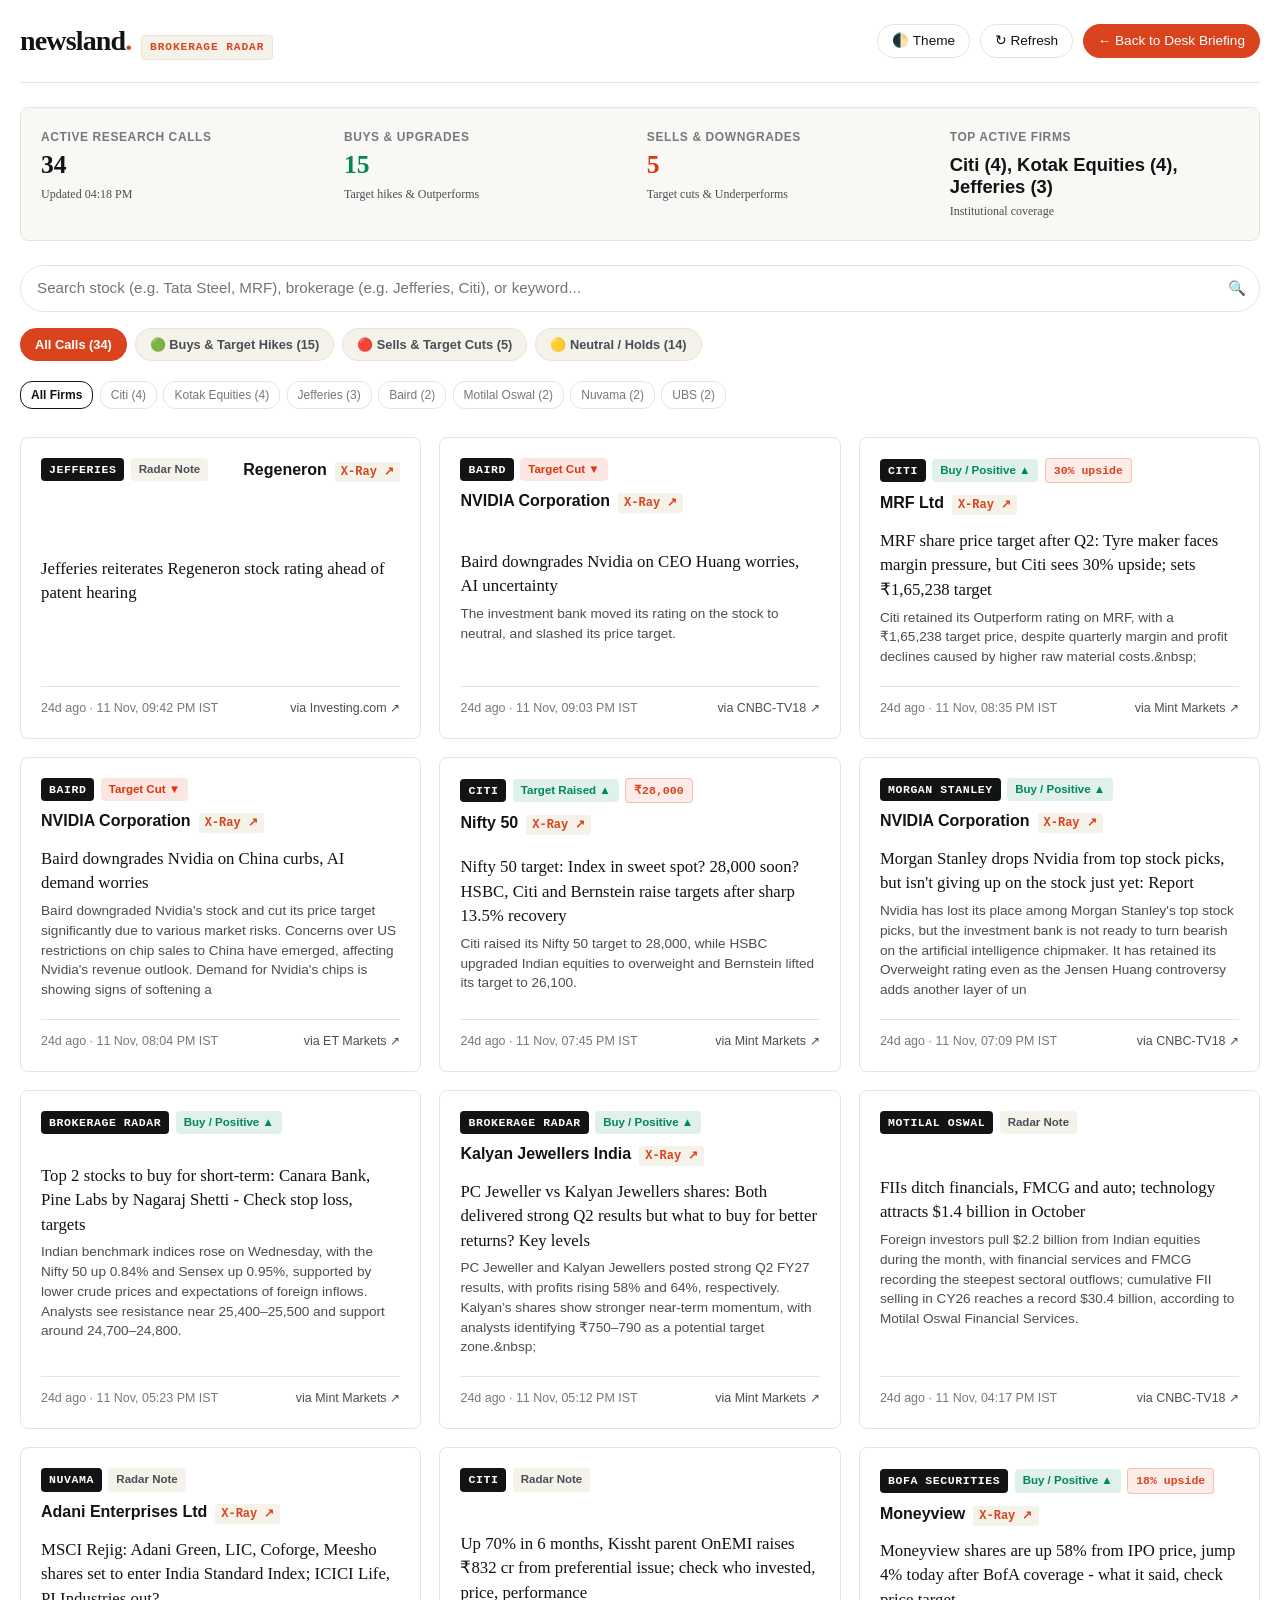
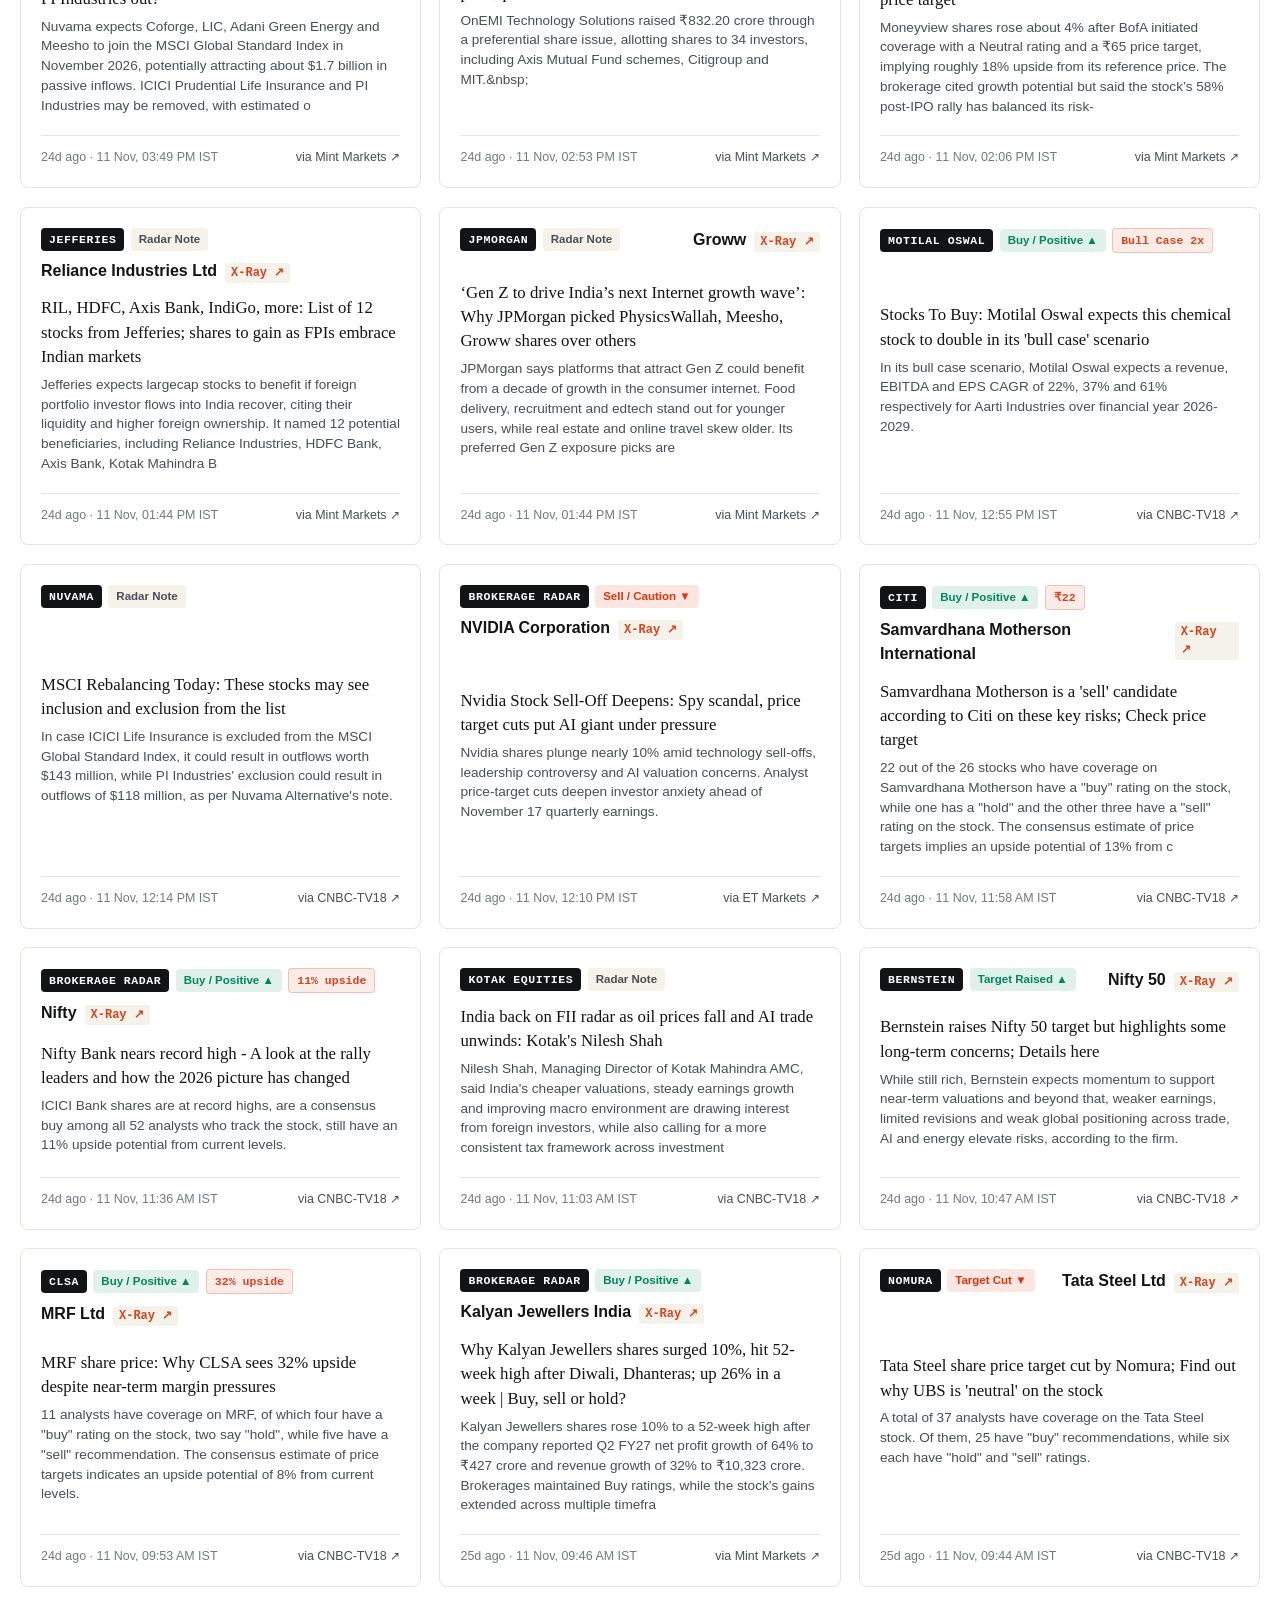
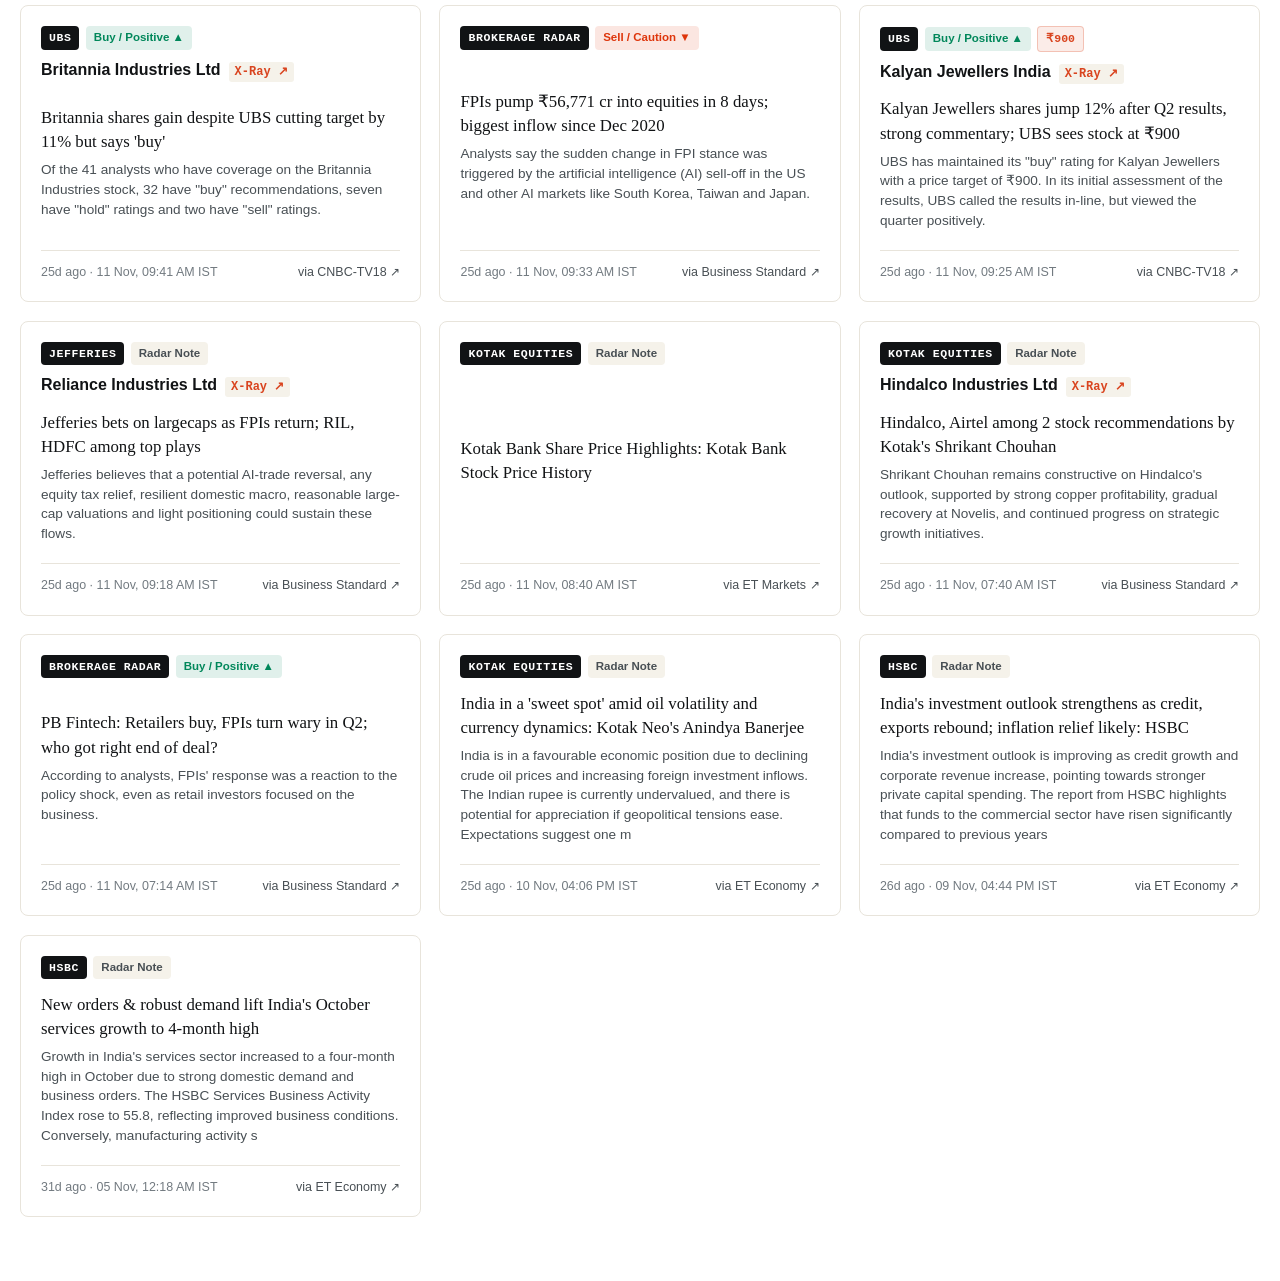
==== public/radar.html @ 90dfa776 "feat(radar): add mobile-friendly Brokerage Radar page and ingestion pipeline" ====
<!DOCTYPE html>
<html lang="en" data-theme="paper">
<head>
  <meta charset="UTF-8">
  <meta name="viewport" content="width=device-width, initial-scale=1.0, maximum-scale=5.0, viewport-fit=cover">
  <title>Brokerage Radar | Newsland</title>
  <meta name="description" content="Live stock recommendations, target price revisions, and institutional research radar from top Indian and global brokerages.">
  <link rel="icon" type="image/svg+xml" href="favicon.svg">
  <link rel="stylesheet" href="style.css">
  <style>
    /* Dedicated Radar Page Styling */
    .radar-page-wrap {
      max-width: var(--max-width);
      margin: 0 auto;
      padding: 0 1.25rem 4rem;
    }

    /* Top Nav Bar */
    .radar-top-nav {
      display: flex;
      align-items: center;
      justify-content: space-between;
      padding: 1.25rem 0;
      border-bottom: 1px solid var(--border);
      gap: 1rem;
      flex-wrap: wrap;
    }

    .radar-brand-group {
      display: flex;
      align-items: baseline;
      gap: 0.6rem;
      text-decoration: none;
      color: inherit;
    }

    .radar-brand-logo {
      font-family: var(--font-serif);
      font-size: 1.75rem;
      font-weight: 700;
      letter-spacing: -0.03em;
      color: var(--ink);
    }

    .radar-brand-dot {
      color: var(--accent);
    }

    .radar-badge-tag {
      font-family: var(--font-mono);
      font-size: 0.7rem;
      font-weight: 700;
      letter-spacing: 0.08em;
      text-transform: uppercase;
      background: var(--tag-bg);
      color: var(--accent);
      padding: 3px 8px;
      border-radius: 4px;
      border: 1px solid var(--border);
    }

    .radar-nav-actions {
      display: flex;
      align-items: center;
      gap: 0.6rem;
    }

    .radar-btn {
      display: inline-flex;
      align-items: center;
      gap: 0.4rem;
      padding: 6px 14px;
      border-radius: 20px;
      font-family: var(--font-sans);
      font-size: 0.85rem;
      font-weight: 500;
      text-decoration: none;
      cursor: pointer;
      transition: all 0.15s ease;
      background: var(--card-bg);
      color: var(--ink);
      border: 1px solid var(--border);
    }

    .radar-btn:hover {
      border-color: var(--accent);
      color: var(--accent);
    }

    .radar-btn.primary {
      background: var(--accent);
      color: #ffffff;
      border-color: var(--accent);
    }

    .radar-btn.primary:hover {
      opacity: 0.92;
      color: #ffffff;
    }

    /* Pulse / Stat Hero Strip */
    .radar-hero-strip {
      display: grid;
      grid-template-columns: repeat(auto-fit, minmax(200px, 1fr));
      gap: 0.85rem;
      margin: 1.5rem 0;
      padding: 1.25rem;
      background: var(--bg-subtle);
      border: 1px solid var(--border);
      border-radius: 8px;
    }

    .radar-stat-box {
      display: flex;
      flex-direction: column;
      gap: 0.25rem;
    }

    .radar-stat-label {
      font-family: var(--font-sans);
      font-size: 0.75rem;
      font-weight: 600;
      text-transform: uppercase;
      letter-spacing: 0.05em;
      color: var(--ink-muted);
    }

    .radar-stat-value {
      font-family: var(--font-serif);
      font-size: 1.6rem;
      font-weight: 700;
      color: var(--ink);
      line-height: 1.2;
    }

    .radar-stat-sub {
      font-size: 0.75rem;
      color: var(--ink-secondary);
    }

    .val-bull { color: var(--green-ticker); }
    .val-bear { color: var(--red-ticker); }
    .val-neutral { color: var(--ink-muted); }

    /* Filter Controls */
    .radar-controls-wrap {
      margin-bottom: 1.5rem;
      display: flex;
      flex-direction: column;
      gap: 1rem;
    }

    .radar-search-bar {
      position: relative;
      width: 100%;
    }

    .radar-search-input {
      width: 100%;
      padding: 11px 40px 11px 16px;
      font-size: 0.95rem;
      font-family: var(--font-sans);
      border: 1px solid var(--border);
      border-radius: 24px;
      background: var(--card-bg);
      color: var(--ink);
      outline: none;
      box-sizing: border-box;
      transition: border-color 0.15s ease, box-shadow 0.15s ease;
    }

    .radar-search-input:focus {
      border-color: var(--accent);
      box-shadow: 0 0 0 3px rgba(217, 68, 31, 0.12);
    }

    .radar-search-icon {
      position: absolute;
      right: 14px;
      top: 50%;
      transform: translateY(-50%);
      color: var(--ink-muted);
      pointer-events: none;
      font-size: 0.9rem;
    }

    /* Filter Chips */
    .radar-filter-bar {
      display: flex;
      align-items: center;
      gap: 0.5rem;
      overflow-x: auto;
      padding-bottom: 4px;
      -webkit-overflow-scrolling: touch;
      scrollbar-width: none;
    }
    .radar-filter-bar::-webkit-scrollbar { display: none; }

    .radar-filter-chip {
      white-space: nowrap;
      padding: 6px 14px;
      border-radius: 16px;
      font-size: 0.8rem;
      font-weight: 600;
      font-family: var(--font-sans);
      background: var(--tag-bg);
      color: var(--ink-secondary);
      border: 1px solid var(--border);
      cursor: pointer;
      transition: all 0.12s ease;
    }

    .radar-filter-chip:hover {
      border-color: var(--accent);
      color: var(--accent);
    }

    .radar-filter-chip.active {
      background: var(--accent);
      color: #ffffff;
      border-color: var(--accent);
    }

    .radar-broker-bar {
      display: flex;
      align-items: center;
      gap: 0.4rem;
      overflow-x: auto;
      padding-bottom: 4px;
      -webkit-overflow-scrolling: touch;
      scrollbar-width: none;
    }
    .radar-broker-bar::-webkit-scrollbar { display: none; }

    .radar-broker-chip {
      white-space: nowrap;
      padding: 4px 10px;
      border-radius: 12px;
      font-size: 0.75rem;
      font-weight: 500;
      font-family: var(--font-sans);
      background: var(--card-bg);
      color: var(--ink-muted);
      border: 1px solid var(--border);
      cursor: pointer;
      transition: all 0.12s ease;
    }

    .radar-broker-chip:hover, .radar-broker-chip.active {
      border-color: var(--ink);
      color: var(--ink);
      font-weight: 600;
    }

    /* Cards Grid */
    .radar-cards-grid {
      display: grid;
      grid-template-columns: repeat(auto-fill, minmax(360px, 1fr));
      gap: 1.15rem;
    }

    @media (max-width: 768px) {
      .radar-cards-grid {
        grid-template-columns: 1fr;
      }
    }

    .radar-card {
      background: var(--card-bg);
      border: 1px solid var(--border);
      border-radius: 8px;
      padding: 1.25rem;
      display: flex;
      flex-direction: column;
      justify-content: space-between;
      gap: 0.85rem;
      transition: border-color 0.15s ease, box-shadow 0.15s ease;
    }

    .radar-card:hover {
      border-color: var(--accent);
      box-shadow: 0 4px 16px rgba(0, 0, 0, 0.04);
    }

    .radar-card-header {
      display: flex;
      align-items: flex-start;
      justify-content: space-between;
      gap: 0.5rem;
      flex-wrap: wrap;
    }

    .radar-card-pills {
      display: flex;
      align-items: center;
      gap: 0.4rem;
      flex-wrap: wrap;
    }

    .broker-badge {
      font-family: var(--font-mono);
      font-size: 0.72rem;
      font-weight: 700;
      letter-spacing: 0.05em;
      text-transform: uppercase;
      background: var(--ink);
      color: var(--bg);
      padding: 3px 8px;
      border-radius: 4px;
    }

    .action-badge {
      font-family: var(--font-sans);
      font-size: 0.72rem;
      font-weight: 700;
      padding: 3px 8px;
      border-radius: 4px;
    }

    .action-badge.bullish {
      background: rgba(0, 135, 90, 0.12);
      color: var(--green-ticker);
    }

    .action-badge.bearish {
      background: rgba(222, 53, 11, 0.12);
      color: var(--red-ticker);
    }

    .action-badge.neutral {
      background: var(--tag-bg);
      color: var(--ink-secondary);
    }

    .target-pill {
      font-family: var(--font-mono);
      font-size: 0.72rem;
      font-weight: 700;
      background: rgba(217, 68, 31, 0.1);
      color: var(--accent);
      padding: 3px 8px;
      border-radius: 4px;
      border: 1px solid rgba(217, 68, 31, 0.25);
    }

    .radar-stock-row {
      display: flex;
      align-items: baseline;
      gap: 0.5rem;
    }

    .radar-stock-title {
      font-family: var(--font-sans);
      font-size: 1rem;
      font-weight: 700;
      color: var(--ink);
    }

    .radar-stock-link {
      font-family: var(--font-mono);
      font-size: 0.75rem;
      font-weight: 600;
      color: var(--accent);
      text-decoration: none;
      padding: 1px 6px;
      background: var(--tag-bg);
      border-radius: 3px;
      transition: opacity 0.12s;
    }

    .radar-stock-link:hover {
      text-decoration: underline;
    }

    .radar-card-body {
      font-family: var(--font-serif);
      font-size: 1.05rem;
      line-height: 1.45;
      color: var(--ink);
    }

    .radar-card-summary {
      font-family: var(--font-sans);
      font-size: 0.85rem;
      line-height: 1.45;
      color: var(--ink-secondary);
      margin-top: 0.35rem;
    }

    .radar-card-footer {
      display: flex;
      align-items: center;
      justify-content: space-between;
      border-top: 1px solid var(--border);
      padding-top: 0.75rem;
      margin-top: 0.35rem;
      font-size: 0.78rem;
      color: var(--ink-muted);
      font-family: var(--font-sans);
    }

    .radar-source-link {
      color: var(--ink-secondary);
      text-decoration: none;
      font-weight: 500;
      display: inline-flex;
      align-items: center;
      gap: 2px;
    }

    .radar-source-link:hover {
      color: var(--accent);
      text-decoration: underline;
    }

    /* Empty State */
    .radar-empty {
      grid-column: 1 / -1;
      text-align: center;
      padding: 4rem 1rem;
      color: var(--ink-muted);
      background: var(--bg-subtle);
      border-radius: 8px;
      border: 1px dashed var(--border);
    }

    .radar-empty h3 {
      font-family: var(--font-serif);
      font-size: 1.3rem;
      color: var(--ink);
      margin-bottom: 0.5rem;
    }
  </style>
</head>
<body>
  <div class="radar-page-wrap">
    <!-- Top Navigation Header -->
    <header class="radar-top-nav">
      <a href="index.html" class="radar-brand-group" title="Newsland Home">
        <span class="radar-brand-logo">newsland<span class="radar-brand-dot">.</span></span>
        <span class="radar-badge-tag">BROKERAGE RADAR</span>
      </a>

      <div class="radar-nav-actions">
        <button id="theme-btn" class="radar-btn" title="Toggle Theme (Paper / Night / Sepia / Slate)">🌓 Theme</button>
        <button id="refresh-btn" class="radar-btn" title="Refresh Latest Recommendations">↻ Refresh</button>
        <a href="index.html" class="radar-btn primary">← Back to Desk Briefing</a>
      </div>
    </header>

    <!-- Stat Hero Banner -->
    <section class="radar-hero-strip">
      <div class="radar-stat-box">
        <span class="radar-stat-label">Active Research Calls</span>
        <span id="stat-total" class="radar-stat-value">--</span>
        <span id="stat-updated" class="radar-stat-sub">Syncing tape…</span>
      </div>
      <div class="radar-stat-box">
        <span class="radar-stat-label">Buys &amp; Upgrades</span>
        <span id="stat-bullish" class="radar-stat-value val-bull">--</span>
        <span class="radar-stat-sub">Target hikes &amp; Outperforms</span>
      </div>
      <div class="radar-stat-box">
        <span class="radar-stat-label">Sells &amp; Downgrades</span>
        <span id="stat-bearish" class="radar-stat-value val-bear">--</span>
        <span class="radar-stat-sub">Target cuts &amp; Underperforms</span>
      </div>
      <div class="radar-stat-box">
        <span class="radar-stat-label">Top Active Firms</span>
        <span id="stat-top-firm" class="radar-stat-value" style="font-size: 1.15rem; font-family: var(--font-sans); margin-top: 4px;">--</span>
        <span id="stat-firm-sub" class="radar-stat-sub">Institutional coverage</span>
      </div>
    </section>

    <!-- Filter & Search Controls -->
    <section class="radar-controls-wrap">
      <!-- Search Input -->
      <div class="radar-search-bar">
        <input id="radar-search" type="search" class="radar-search-input" placeholder="Search stock (e.g. Tata Steel, MRF), brokerage (e.g. Jefferies, Citi), or keyword..." autocomplete="off">
        <span class="radar-search-icon">🔍</span>
      </div>

      <!-- Action Sentiment Filter -->
      <div class="radar-filter-bar">
        <button class="radar-filter-chip active" data-action="all">All Calls (<span id="count-all">0</span>)</button>
        <button class="radar-filter-chip" data-action="bullish">🟢 Buys &amp; Target Hikes (<span id="count-bull">0</span>)</button>
        <button class="radar-filter-chip" data-action="bearish">🔴 Sells &amp; Target Cuts (<span id="count-bear">0</span>)</button>
        <button class="radar-filter-chip" data-action="neutral">🟡 Neutral / Holds (<span id="count-neutral">0</span>)</button>
      </div>

      <!-- Brokerage Horizontal Filter -->
      <div id="broker-chips-row" class="radar-broker-bar">
        <button class="radar-broker-chip active" data-broker="all">All Brokerages</button>
      </div>
    </section>

    <!-- Cards Grid Container -->
    <main id="radar-grid" class="radar-cards-grid">
      <div class="radar-empty">
        <h3>Loading Brokerage Radar…</h3>
        <p>Fetching institutional recommendations and target prices from verified sources.</p>
      </div>
    </main>
  </div>

  <script src="radar.js"></script>
</body>
</html>
---- public/style.css ----
/* Newsland: Exact Mockup Fidelity with Live Ticker Bar, Hero Carousel, and 3-Column Feed */

:root {
  --font-serif: "Charter", "Iowan Old Style", "Palatino", Georgia, serif;
  --font-sans: -apple-system, BlinkMacSystemFont, "SF Pro Display", "SF Pro Text", "Inter", "Segoe UI", Roboto, "Helvetica Neue", Arial, sans-serif;
  --font-mono: ui-monospace, "SFMono-Regular", Menlo, Monaco, Consolas, monospace;

  --max-width: 1340px;
  --accent-red: #d9441f;      /* Mockup signature terracotta / red-orange */
  --green-ticker: #00875a;    /* Green ticker delta */
  --red-ticker: #de350b;      /* Red ticker delta */
}

/* ========================================================
   THEMES: Paper (Default Mockup), Sepia, Slate, Night
   ======================================================== */

/* 1. Mockup Crisp Paper Ground (Default) */
html[data-theme="paper"] {
  --bg: #ffffff;
  --bg-subtle: #faf8f5;
  --ink: #111315;
  --ink-secondary: #484f54;
  --ink-muted: #727a80;
  --border: #e8e4db;
  --border-light: rgba(0, 0, 0, 0.04);
  --border-whisper: rgba(0, 0, 0, 0.045);
  --accent: #d9441f;
  --card-bg: #ffffff;
  --tag-bg: #f5f2ea;
  --drawer-bg: #ffffff;
}

/* 2. Kindle Sepia */
html[data-theme="sepia"] {
  --bg: #f5eedc;
  --bg-subtle: #eae0c8;
  --ink: #262019;
  --ink-secondary: #564b3e;
  --ink-muted: #807364;
  --border: #ded2ba;
  --border-light: #e8ddc7;
  --accent: #9e4320;
  --card-bg: #fcf6e8;
  --tag-bg: #e8dcc4;
  --drawer-bg: #f5eedc;
}

/* 3. reMarkable Slate */
html[data-theme="slate"] {
  --bg: #edf0f2;
  --bg-subtle: #e2e6ea;
  --ink: #0e1113;
  --ink-secondary: #3b4247;
  --ink-muted: #677077;
  --border: #d4d9de;
  --border-light: #e0e4e8;
  --accent: #1e3a57;
  --card-bg: #f8fafc;
  --tag-bg: #dfe4e8;
  --drawer-bg: #edf0f2;
}

/* 4. Kindle Night Ink */
html[data-theme="night"] {
  --bg: #121415;
  --bg-subtle: #1c1f21;
  --ink: #eae7e2;
  --ink-secondary: #a3a8ac;
  --ink-muted: #72797e;
  --border: #282c2f;
  --border-light: #1f2225;
  --accent: #e26a45;
  --card-bg: #191b1d;
  --tag-bg: #26292c;
  --drawer-bg: #16181a;
}

/* ========================================================
   GLOBAL RESETS
   ======================================================== */

* {
  box-sizing: border-box;
  margin: 0;
  padding: 0;
}

svg {
  flex-shrink: 0;
}

body {
  background-color: var(--bg);
  color: var(--ink);
  font-family: var(--font-serif);
  font-size: 14px;
  line-height: 1.5;
  -webkit-font-smoothing: antialiased;
  -moz-osx-font-smoothing: grayscale;
  text-rendering: optimizeLegibility;
  transition: background-color 0.12s ease, color 0.12s ease;
  overflow-x: hidden;
}

html[data-font="sans"] body {
  font-family: var(--font-sans);
}

/* ========================================================
   TEXT SIZE SCALING: Small (A-), Default, Large (A+)
   ======================================================== */
html[data-size="sm"] body { font-size: 13px; }
html[data-size="md"] body { font-size: 14px; }
html[data-size="lg"] body { font-size: 16px; }

@media (min-width: 681px) {
  html[data-size="sm"] .hero-headline { font-size: 42px; }
  html[data-size="sm"] .hero-dek { font-size: 14.5px; }
  html[data-size="sm"] .card-title { font-size: 18px; }
  html[data-size="sm"] .card-snippet { font-size: 13.5px; }

  html[data-size="md"] .hero-headline { font-size: 50px; }
  html[data-size="md"] .card-title { font-size: 20.5px; }
  html[data-size="md"] .card-snippet { font-size: 15px; }

  html[data-size="lg"] .hero-headline { font-size: 58px; }
  html[data-size="lg"] .hero-dek { font-size: 18.5px; }
  html[data-size="lg"] .card-title { font-size: 24px; line-height: 1.3; }
  html[data-size="lg"] .card-snippet { font-size: 17px; line-height: 1.5; }
}

a {
  color: inherit;
  text-decoration: none;
}

button, input {
  font: inherit;
  border: none;
  background: none;
}

button {
  cursor: pointer;
}

:focus-visible {
  outline: 2px solid var(--accent);
  outline-offset: 2px;
}

.sr-only {
  position: absolute;
  width: 1px;
  height: 1px;
  padding: 0;
  margin: -1px;
  overflow: hidden;
  clip: rect(0, 0, 0, 0);
  border: 0;
}

/* ========================================================
   1. TOP NAVIGATION HEADER
   ======================================================== */

.header {
  border-bottom: 1px solid var(--border);
  background: var(--bg);
}

.header-inner {
  max-width: var(--max-width);
  margin: 0 auto;
  padding: 14px 24px;
  display: grid;
  grid-template-columns: 180px 1fr 180px;
  align-items: center;
  gap: 16px;
}

.brand-block {
  display: flex;
  align-items: center;
}

.wordmark {
  font-family: var(--font-sans);
  font-size: 26px;
  font-weight: 850;
  letter-spacing: -0.8px;
  color: var(--ink);
  line-height: 1;
}

.ink-dot {
  color: var(--accent-red);
}

/* Centered Rounded Pill Search Box */
.search-pill-wrap {
  position: relative;
  max-width: 440px;
  width: 100%;
  margin: 0 auto;
}

.search-pill-wrap input {
  width: 100%;
  padding: 7px 52px 7px 18px;
  font-family: var(--font-sans);
  font-size: 12.5px;
  color: var(--ink);
  background: var(--bg-subtle);
  border: 1px solid var(--border);
  border-radius: 20px;
  transition: border-color 0.12s ease, background-color 0.12s ease;
}

/* Hide native browser search cancel button in WebKit/Blink and MS Edge */
.search-pill-wrap input::-webkit-search-decoration,
.search-pill-wrap input::-webkit-search-cancel-button,
.search-pill-wrap input::-webkit-search-results-button,
.search-pill-wrap input::-webkit-search-results-decoration {
  -webkit-appearance: none;
  appearance: none;
  display: none;
}

.search-pill-wrap input::-ms-clear,
.search-pill-wrap input::-ms-reveal {
  display: none;
  width: 0;
  height: 0;
}

.search-pill-wrap input:focus {
  border-color: var(--ink);
  background: var(--bg);
  outline: none;
}

.search-pill-ico {
  width: 14px !important;
  height: 14px !important;
  max-width: 14px !important;
  max-height: 14px !important;
  position: absolute;
  right: 14px;
  top: 50%;
  transform: translateY(-50%);
  color: var(--ink-muted);
  pointer-events: none;
  display: block;
}

.search-clear {
  position: absolute;
  right: 32px;
  top: 50%;
  transform: translateY(-50%);
  display: inline-flex;
  align-items: center;
  justify-content: center;
  width: 18px;
  height: 18px;
  padding: 0;
  border: none;
  background: transparent;
  color: var(--ink-muted);
  cursor: pointer;
  border-radius: 50%;
  transition: color 0.15s ease, background-color 0.15s ease;
}

.search-clear:hover {
  color: var(--ink);
  background: rgba(0, 0, 0, 0.06);
}

.search-clear svg {
  width: 11px;
  height: 11px;
  display: block;
}

/* ── Instant Ticker Quick-Search Dropdown ────────────────────────────── */
.search-pill-wrap {
  position: relative;
}

.search-kbd-hint {
  position: absolute;
  right: 14px;
  top: 50%;
  transform: translateY(-50%);
  font-family: var(--font-sans);
  font-size: 9.5px;
  font-weight: 750;
  color: var(--ink-muted);
  background: var(--bg-subtle);
  border: 1px solid var(--border-light);
  border-radius: 3px;
  padding: 1px 5px;
  pointer-events: none;
  line-height: 1.2;
  transition: opacity 0.15s ease;
}

.search-pill-wrap input:focus ~ .search-kbd-hint,
.search-pill-wrap.has-value .search-kbd-hint {
  opacity: 0;
  pointer-events: none;
}

.search-dropdown {
  position: absolute;
  top: calc(100% + 8px);
  left: 0;
  right: 0;
  min-width: 340px;
  max-height: 480px;
  background: var(--card-bg);
  border: 1px solid var(--border);
  border-radius: 8px;
  box-shadow: 0 12px 36px rgba(0, 0, 0, 0.22);
  z-index: 1000;
  overflow-y: auto;
  display: flex;
  flex-direction: column;
}

.search-drop-section {
  padding: 8px 12px;
  border-bottom: 1px solid var(--border-light);
}

.search-drop-section:last-child {
  border-bottom: none;
}

.search-drop-title {
  font-size: 9px;
  font-weight: 800;
  letter-spacing: 0.06em;
  text-transform: uppercase;
  color: var(--ink-muted);
  margin-bottom: 6px;
  display: block;
}

.search-quick-tickers {
  display: flex;
  flex-wrap: wrap;
  gap: 5px;
}

.quick-ticker-pill {
  font-size: 10px;
  font-weight: 700;
  padding: 3px 8px;
  border-radius: 4px;
  background: var(--bg-subtle);
  border: 1px solid var(--border-light);
  color: var(--ink);
  cursor: pointer;
  transition: all 0.12s ease;
  white-space: nowrap;
}

.quick-ticker-pill:hover {
  background: var(--ink);
  color: var(--card-bg);
  border-color: var(--ink);
}

.search-ticker-item {
  display: flex;
  align-items: center;
  justify-content: space-between;
  padding: 6px 8px;
  border-radius: 5px;
  cursor: pointer;
  transition: background 0.12s ease;
  margin-bottom: 2px;
}

.search-ticker-item:hover,
.search-ticker-item.active {
  background: var(--bg-subtle);
}

.search-ticker-left {
  display: flex;
  align-items: center;
  gap: 8px;
}

.search-ticker-badge {
  font-size: 9px;
  font-weight: 800;
  padding: 1.5px 5px;
  border-radius: 3px;
  background: var(--ink);
  color: var(--card-bg);
  min-width: 55px;
  text-align: center;
}

.search-ticker-meta {
  display: flex;
  flex-direction: column;
}

.search-ticker-name {
  font-size: 11px;
  font-weight: 650;
  color: var(--ink);
  line-height: 1.25;
}

.search-ticker-sector {
  font-size: 9px;
  color: var(--ink-muted);
}

.search-xray-cta {
  font-size: 9.5px;
  font-weight: 700;
  color: var(--blue-primary);
  background: none;
  border: none;
  cursor: pointer;
  padding: 2px 6px;
  border-radius: 3px;
  display: inline-flex;
  align-items: center;
  gap: 2px;
  white-space: nowrap;
}

.search-ticker-item:hover .search-xray-cta {
  background: rgba(0, 102, 204, 0.08);
}

.search-story-item {
  padding: 5px 8px;
  border-radius: 5px;
  cursor: pointer;
  display: flex;
  flex-direction: column;
  gap: 2px;
  transition: background 0.12s ease;
}

.search-story-item:hover {
  background: var(--bg-subtle);
}

.search-story-title {
  font-size: 10.5px;
  font-weight: 600;
  color: var(--ink);
  line-height: 1.3;
  display: -webkit-box;
  -webkit-line-clamp: 2;
  -webkit-box-orient: vertical;
  overflow: hidden;
}

.search-story-meta {
  font-size: 9px;
  color: var(--ink-muted);
}

.search-drop-footer {
  padding: 5px 12px;
  background: var(--bg-subtle);
  font-size: 9px;
  color: var(--ink-muted);
  display: flex;
  justify-content: space-between;
}


/* Header Right: Date & Hamburger */
.header-right {
  display: flex;
  align-items: center;
  justify-content: flex-end;
  gap: 14px;
  font-family: var(--font-sans);
}

.header-date {
  font-size: 12px;
  color: var(--ink-secondary);
  white-space: nowrap;
}

.hamburger-btn {
  display: inline-flex;
  align-items: center;
  justify-content: center;
  padding: 4px;
  color: var(--ink);
  border-radius: 4px;
  transition: color 0.12s ease;
}

.hamburger-btn:hover {
  color: var(--accent-red);
}

/* ========================================================
   2. LIVE MARKET TICKER STRIP
   ======================================================== */

.ticker-strip {
  border-bottom: 1px solid var(--border);
  background: var(--bg);
  padding: 0;
  font-family: var(--font-sans);
}

.ticker-inner {
  max-width: var(--max-width);
  margin: 0 auto;
  padding: 9px 24px;
  display: flex;
  align-items: center;
  gap: 0;
  min-height: 36px;
  overflow-x: auto;
  -webkit-overflow-scrolling: touch;
  scrollbar-width: none;
}

.ticker-inner::-webkit-scrollbar { display: none; }

.ticker-item {
  display: inline-flex;
  align-items: baseline;
  gap: 6px;
  white-space: nowrap;
  flex-shrink: 0;
}

.ticker-name {
  font-size: 11px;
  font-weight: 700;
  color: var(--ink);
  letter-spacing: 0.02em;
}

.ticker-val {
  font-size: 11px;
  font-weight: 500;
  color: var(--ink);
  font-variant-numeric: tabular-nums;
}

.ticker-pct {
  font-size: 10.5px;
  font-weight: 600;
  font-variant-numeric: tabular-nums;
}

.ticker-pct.up   { color: var(--green-ticker); }
.ticker-pct.down { color: var(--red-ticker); }

.ticker-divider {
  width: 1px;
  height: 14px;
  background: var(--border);
  flex-shrink: 0;
  margin: 0 16px;
}

/* Tipsheet-style Micro Range Ruler in Top Ticker Strip */
.ticker-ruler-wrap {
  display: inline-flex;
  align-items: center;
  margin-left: 5px;
  vertical-align: middle;
}

.ticker-ruler-track {
  display: inline-block;
  position: relative;
  width: 28px;
  height: 2px;
  background: var(--border);
  border-radius: 1px;
}

.ticker-ruler-band {
  position: absolute;
  left: 20%;
  width: 60%;
  top: 0;
  bottom: 0;
  background: rgba(0, 0, 0, 0.08);
}

html[data-theme="slate"] .ticker-ruler-band,
html[data-theme="night"] .ticker-ruler-band {
  background: rgba(255, 255, 255, 0.14);
}

.ticker-ruler-dot {
  position: absolute;
  top: -2.5px;
  width: 7px;
  height: 7px;
  border-radius: 50%;
  background: var(--accent-red);
  margin-left: -3.5px;
  box-shadow: 0 0 0 1px var(--bg);
}

.ticker-loading {
  display: block;
  padding: 2px 0;
  color: var(--ink-muted);
  font-size: 11px;
}

/* ========================================================
   3. SUBNAV: TRENDING + SECTION TABS
   ======================================================== */

.subnav-strip {
  border-bottom: 1px solid var(--border);
  background: var(--bg);
}

.subnav-inner {
  max-width: var(--max-width);
  margin: 0 auto;
  padding: 10px 24px;
  display: flex;
  align-items: center;
  justify-content: space-between;
  flex-wrap: wrap;
  gap: 16px;
  font-family: var(--font-sans);
}

/* Trending Keywords */
.trending-wrap {
  display: flex;
  align-items: center;
  gap: 14px;
  flex-wrap: wrap;
}

.trending-label {
  font-size: 12px;
  font-weight: 750;
  color: var(--accent-red);
  letter-spacing: -0.1px;
  border-bottom: 2px solid var(--accent-red);
  padding-bottom: 2px;
}

.trending-pills {
  display: flex;
  align-items: center;
  flex-wrap: wrap;
  gap: 12px;
}

.trend-pill {
  font-size: 12px;
  color: var(--ink);
  cursor: pointer;
  transition: color 0.12s ease;
  user-select: none;
}

.trend-pill:hover, .trend-pill.active {
  color: var(--accent-red);
  font-weight: 600;
  text-decoration: underline;
  text-underline-offset: 2px;
}

/* Section Tabs */
.tabs-wrap {
  display: flex;
  align-items: center;
  gap: 18px;
}

.sec-tabs {
  display: flex;
  align-items: center;
  gap: 16px;
}

.tab-btn {
  font-size: 12px;
  font-weight: 500;
  color: var(--ink-muted);
  padding: 3px 0;
  border-bottom: 2px solid transparent;
  transition: all 0.12s ease;
}

.tab-btn:hover {
  color: var(--ink);
}

.tab-btn.active {
  color: var(--ink);
  font-weight: 750;
  border-bottom-color: var(--ink);
}

.tab-badge {
  font-size: 9.5px;
  font-weight: 750;
  color: var(--accent-red);
  margin-left: 3px;
  vertical-align: top;
}

.subnav-divider {
  width: 1px;
  height: 14px;
  background: var(--border);
  flex-shrink: 0;
  margin: 0 4px;
}

/* Sector Filter Pills */
.sector-pills {
  display: flex;
  align-items: center;
  gap: 5px;
  flex-wrap: wrap;
}

.sector-pill {
  font-family: var(--font-sans);
  font-size: 11px;
  font-weight: 550;
  color: var(--ink-secondary);
  background: none;
  border: 1px solid var(--border);
  border-radius: 12px;
  padding: 2px 8px;
  cursor: pointer;
  transition: all 0.12s ease;
  white-space: nowrap;
}

.sector-pill:hover {
  color: var(--ink);
  border-color: var(--ink);
}

.sector-pill.active {
  background: var(--ink);
  color: var(--bg);
  border-color: var(--ink);
  font-weight: 650;
}

/* Market Movers Only & Latest Sort Filter Buttons */
.movers-filter-btn,
.latest-sort-btn {
  display: inline-flex;
  align-items: center;
  gap: 4px;
  font-family: var(--font-sans);
  font-size: 11px;
  font-weight: 650;
  color: var(--ink-secondary);
  background: var(--bg-subtle);
  border: 1px solid var(--border);
  padding: 3px 10px;
  border-radius: 14px;
  cursor: pointer;
  transition: all 0.14s ease;
  white-space: nowrap;
}

.movers-filter-btn:hover,
.latest-sort-btn:hover {
  color: var(--ink);
  border-color: var(--ink);
}

.movers-filter-btn.active,
.latest-sort-btn.active {
  background: var(--ink);
  color: var(--bg);
  border-color: var(--ink);
  box-shadow: 0 1px 3px rgba(0, 0, 0, 0.12);
}

/* ========================================================
   3B. PRE-MARKET TRADING DESK BRIEF
   ======================================================== */

.premarket-brief {
  border: 1px solid var(--border-light);
  border-radius: 4px;
  background: var(--bg-subtle);
  padding: 10px 16px;
  margin-bottom: 18px;
  font-family: var(--font-sans);
}

.premarket-header {
  display: flex;
  align-items: center;
  justify-content: space-between;
  border-bottom: 1px solid var(--border-light);
  padding-bottom: 6px;
  margin-bottom: 8px;
}

.premarket-brief.is-collapsed {
  padding: 8px 16px;
}

.premarket-brief.is-collapsed .premarket-header {
  border-bottom: none;
  margin-bottom: 0;
  padding-bottom: 0;
}

.premarket-collapsed-summary {
  display: inline-flex;
  align-items: center;
  gap: 6px;
  font-size: 11px;
  font-weight: 600;
  color: var(--ink);
}

.premarket-collapsed-summary[hidden] {
  display: none !important;
}

.pm-collapsed-price {
  font-weight: 700;
  font-family: var(--font-sans);
}

.pm-collapsed-chg {
  font-size: 10.5px;
  font-weight: 600;
}

.pm-collapsed-chg.up {
  color: var(--green-ticker);
}

.pm-collapsed-chg.down {
  color: var(--red-ticker);
}

.premarket-title-wrap {
  display: flex;
  align-items: center;
  gap: 8px;
  flex-wrap: wrap;
}

.premarket-tag {
  font-size: 10.5px;
  font-weight: 800;
  letter-spacing: 0.08em;
  text-transform: uppercase;
  color: var(--accent-red);
}

.premarket-sep {
  color: var(--ink-muted);
}

.premarket-bias-badge {
  font-size: 10px;
  font-weight: 700;
  letter-spacing: 0.05em;
  text-transform: uppercase;
  color: var(--ink);
  background: var(--card-bg);
  border: 1px solid var(--border-light);
  padding: 2px 7px;
  border-radius: 3px;
  transition: all 0.15s ease;
}

.premarket-bias-badge.up {
  color: var(--green-ticker);
  border-color: rgba(0, 135, 90, 0.4);
  background: rgba(0, 135, 90, 0.08);
}

.premarket-bias-badge.down {
  color: var(--red-ticker);
  border-color: rgba(222, 53, 11, 0.4);
  background: rgba(222, 53, 11, 0.08);
}

.premarket-actions {
  display: flex;
  align-items: center;
  gap: 10px;
}

/* 60-Second Audio Brief Button & Wave */
.audio-brief-btn {
  display: inline-flex;
  align-items: center;
  gap: 6px;
  background: var(--ink);
  color: var(--card-bg);
  border: 1px solid var(--ink);
  border-radius: 3px;
  font-family: var(--font-sans);
  font-size: 10px;
  font-weight: 700;
  padding: 2.5px 8px;
  cursor: pointer;
  transition: all 0.15s ease;
  white-space: nowrap;
}

.audio-brief-btn:hover {
  opacity: 0.9;
  transform: translateY(-0.5px);
}

.audio-brief-btn.is-playing {
  background: var(--accent-red);
  border-color: var(--accent-red);
  color: #fff;
  box-shadow: 0 0 10px rgba(222, 53, 11, 0.4);
}

.audio-icon {
  font-size: 9.5px;
  line-height: 1;
}

.soundwave {
  display: inline-flex;
  align-items: flex-end;
  gap: 2px;
  height: 10px;
}

.soundwave span {
  display: inline-block;
  width: 2px;
  height: 100%;
  background: currentColor;
  border-radius: 1px;
  animation: audioWave 0.8s ease-in-out infinite alternate;
}

.soundwave span:nth-child(1) { animation-delay: 0.1s; height: 35%; }
.soundwave span:nth-child(2) { animation-delay: 0.3s; height: 80%; }
.soundwave span:nth-child(3) { animation-delay: 0.2s; height: 100%; }
.soundwave span:nth-child(4) { animation-delay: 0.4s; height: 60%; }

@keyframes audioWave {
  0% { transform: scaleY(0.3); }
  100% { transform: scaleY(1); }
}

.share-card-btn,
.copy-memo-btn,
.signal-digest-btn {
  display: inline-flex;
  align-items: center;
  gap: 5px;
  background: var(--bg-subtle);
  border: 1px solid var(--border-light);
  border-radius: 3px;
  font-family: var(--font-sans);
  font-size: 10px;
  font-weight: 700;
  color: var(--ink);
  cursor: pointer;
  padding: 2.5px 8px;
  transition: all 0.15s ease;
  white-space: nowrap;
}

.share-card-btn:hover,
.copy-memo-btn:hover,
.signal-digest-btn:hover {
  background: var(--ink);
  color: var(--card-bg);
  border-color: var(--ink);
}

.share-card-btn .share-icon,
.signal-digest-btn .digest-icon {
  font-size: 9.5px;
  line-height: 1;
}

.premarket-toggle {
  background: none;
  border: none;
  font-size: 10.5px;
  font-weight: 600;
  color: var(--ink-muted);
  cursor: pointer;
  padding: 2px 6px;
  transition: color 0.12s ease;
}

.premarket-toggle:hover {
  color: var(--ink);
}

.pm-col-header-row {
  display: flex;
  align-items: center;
  justify-content: space-between;
  gap: 8px;
}

.pm-vix-badge {
  font-size: 9px;
  font-weight: 750;
  letter-spacing: 0.04em;
  padding: 1px 6px;
  border-radius: 3px;
  background: rgba(100, 116, 139, 0.12);
  color: var(--ink-secondary);
  border: 1px solid var(--border-light);
  font-variant-numeric: tabular-nums;
  cursor: help;
  transition: all 0.15s ease;
}

.pm-vix-badge.vix-calm {
  background: rgba(0, 135, 90, 0.1);
  color: var(--green-ticker);
  border-color: rgba(0, 135, 90, 0.3);
}

.pm-vix-badge.vix-normal {
  background: rgba(0, 101, 255, 0.1);
  color: #0052cc;
  border-color: rgba(0, 101, 255, 0.3);
}

.pm-vix-badge.vix-elevated {
  background: rgba(255, 153, 0, 0.12);
  color: #d97706;
  border-color: rgba(255, 153, 0, 0.35);
}

.pm-vix-badge.vix-fear {
  background: rgba(222, 53, 11, 0.12);
  color: var(--red-ticker);
  border-color: rgba(222, 53, 11, 0.4);
  font-weight: 800;
}

.premarket-cols {
  display: grid;
  grid-template-columns: repeat(3, minmax(0, 1fr));
  gap: 20px;
}

/* ── 3-Pillar Post-Market Evening Desk Styles ────────────────────────── */
.postmarket-cols {
  display: grid;
  grid-template-columns: repeat(3, minmax(0, 1fr));
  gap: 16px;
  align-items: stretch;
}

.postmarket-pillar-col {
  display: flex;
  flex-direction: column;
  gap: 6px;
}

.pillar-status-badge {
  font-size: 8.5px;
  font-weight: 750;
  letter-spacing: 0.04em;
  padding: 1.5px 6px;
  border-radius: 3px;
  text-transform: uppercase;
}

.pillar-status-badge.live {
  background: rgba(16, 185, 129, 0.12);
  color: var(--green-ticker);
  border: 1px solid rgba(16, 185, 129, 0.35);
}

.pillar-status-badge.prep {
  background: rgba(245, 158, 11, 0.12);
  color: #d97706;
  border: 1px solid rgba(245, 158, 11, 0.35);
}

.pm-commodity-grid,
.pm-global-grid {
  display: grid;
  grid-template-columns: repeat(2, minmax(0, 1fr));
  gap: 5px;
}

.pm-comm-item {
  display: flex;
  justify-content: space-between;
  align-items: center;
  padding: 4px 7px;
  background: var(--bg-subtle);
  border: 1px solid var(--border-light);
  border-radius: 4px;
  min-height: 26px;
}

.pm-commodity-grid .pm-comm-item:last-child:nth-child(odd) {
  grid-column: span 2;
}

.pm-comm-name {
  font-size: 10px;
  font-weight: 600;
  color: var(--ink-secondary);
  white-space: nowrap;
  overflow: hidden;
  text-overflow: ellipsis;
}

.pm-comm-val-group {
  display: flex;
  align-items: baseline;
  gap: 4px;
  flex-shrink: 0;
}

.pm-comm-price {
  font-size: 10.5px;
  font-weight: 700;
  color: var(--ink);
  font-family: var(--font-mono, monospace);
  font-variant-numeric: tabular-nums;
}

.pm-comm-chg {
  font-size: 9.5px;
  font-weight: 700;
  font-family: var(--font-mono, monospace);
  font-variant-numeric: tabular-nums;
}

.pm-comm-chg.up { color: var(--green-ticker); }
.pm-comm-chg.down { color: var(--red-ticker); }

.pillar-lead-box {
  margin-top: auto;
  padding: 5px 8px;
  background: var(--bg-subtle);
  border: 1px solid var(--border-light);
  border-left: 2.5px solid var(--accent-red);
  border-radius: 0 4px 4px 0;
  display: flex;
  flex-direction: column;
  gap: 2px;
}

.pillar-lead-tag {
  font-size: 8px;
  font-weight: 800;
  letter-spacing: 0.05em;
  color: var(--ink-muted);
  text-transform: uppercase;
}

.pillar-lead-title {
  font-size: 10.5px;
  font-weight: 600;
  line-height: 1.35;
  color: var(--ink);
  text-decoration: none;
  display: -webkit-box;
  -webkit-line-clamp: 2;
  -webkit-box-orient: vertical;
  overflow: hidden;
}

.pillar-lead-title:hover {
  text-decoration: underline;
  color: var(--accent-red);
}

.pm-earnings-list {
  display: flex;
  flex-direction: column;
  gap: 5px;
}

.pm-earnings-card {
  padding: 5px 8px;
  background: var(--bg-subtle);
  border: 1px solid var(--border-light);
  border-radius: 4px;
  display: flex;
  flex-direction: column;
  justify-content: center;
  min-height: 26px;
  transition: border-color 0.15s ease;
}

.pm-earnings-card:hover {
  border-color: var(--ink-muted);
}

.pm-earnings-top {
  display: flex;
  align-items: baseline;
  gap: 6px;
}

.pm-earnings-ticker {
  font-size: 8.5px;
  font-weight: 800;
  padding: 1px 5px;
  border-radius: 2px;
  background: var(--ink);
  color: var(--card-bg);
  letter-spacing: 0.03em;
  flex-shrink: 0;
  line-height: 1.2;
}

.pm-earnings-title {
  font-size: 10.5px;
  font-weight: 600;
  line-height: 1.35;
  color: var(--ink);
  text-decoration: none;
  display: -webkit-box;
  -webkit-line-clamp: 2;
  -webkit-box-orient: vertical;
  overflow: hidden;
}

.pm-earnings-title:hover {
  text-decoration: underline;
  color: var(--accent-red);
}

.pm-earnings-sub {
  font-size: 9px;
  color: var(--ink-muted);
  line-height: 1.25;
}



.premarket-col {
  display: flex;
  flex-direction: column;
  gap: 4px;
}

.premarket-col-label {
  font-size: 9.5px;
  font-weight: 750;
  letter-spacing: 0.06em;
  text-transform: uppercase;
  color: var(--ink-muted);
}

.premarket-big-stat {
  display: flex;
  align-items: baseline;
  gap: 8px;
}

.pm-val {
  font-size: 18px;
  font-weight: 750;
  color: var(--ink);
  font-variant-numeric: tabular-nums;
  line-height: 1.2;
}

.pm-chg {
  font-size: 11.5px;
  font-weight: 650;
  font-variant-numeric: tabular-nums;
}

.pm-chg.up   { color: var(--green-ticker); }
.pm-chg.down { color: var(--red-ticker); }

/* Tipsheet-style 52-Week Range Ruler in Indicated Open */
.pm-ruler-wrap {
  margin: 3px 0 4px;
  display: flex;
  flex-direction: column;
  gap: 2px;
}

.pm-ruler-labels {
  display: flex;
  justify-content: space-between;
  align-items: baseline;
  font-size: 9px;
  color: var(--ink-muted);
}

.ruler-bound {
  font-variant-numeric: tabular-nums;
  font-weight: 500;
}

.ruler-pos {
  font-variant-numeric: tabular-nums;
  font-weight: 700;
  color: var(--ink-secondary);
}

.pm-ruler-track {
  position: relative;
  height: 3px;
  background: var(--border);
  border-radius: 2px;
  margin: 1px 0;
}

.pm-ruler-band {
  position: absolute;
  left: 20%;
  width: 60%;
  top: 0;
  bottom: 0;
  background: rgba(0, 0, 0, 0.08);
  border-radius: 2px;
}

html[data-theme="slate"] .pm-ruler-band,
html[data-theme="night"] .pm-ruler-band {
  background: rgba(255, 255, 255, 0.14);
}

.pm-ruler-dot {
  position: absolute;
  top: -2.5px;
  width: 8px;
  height: 8px;
  border-radius: 50%;
  background: var(--accent-red);
  margin-left: -4px;
  box-shadow: 0 0 0 1.5px var(--card-bg);
}

.pm-dma-row {
  display: flex;
  align-items: baseline;
  gap: 6px;
  font-size: 10px;
  color: var(--ink-secondary);
  margin-top: 2px;
}

.dma-lbl {
  font-size: 9px;
  font-weight: 700;
  color: var(--ink-muted);
  text-transform: uppercase;
  letter-spacing: 0.04em;
}

.dma-val {
  font-weight: 700;
  color: var(--ink);
  font-variant-numeric: tabular-nums;
}

.dma-pct {
  font-weight: 650;
  font-size: 9.5px;
  font-variant-numeric: tabular-nums;
}

.dma-pct.up   { color: var(--green-ticker); }
.dma-pct.down { color: var(--red-ticker); }

.dma-sep {
  color: var(--border);
}

.pm-sub {
  font-size: 10.5px;
  color: var(--ink-muted);
  margin: 0;
  line-height: 1.35;
}

.pm-flows-row {
  display: flex;
  align-items: baseline;
  gap: 8px;
  font-size: 12.5px;
  line-height: 1.25;
}

.pm-breadth-row {
  display: flex;
  align-items: center;
  gap: 5px;
  margin: 3px 0 2px;
  font-size: 10.5px;
  flex-wrap: wrap;
}

.breadth-lbl {
  font-size: 9px;
  font-weight: 750;
  color: var(--ink-muted);
  text-transform: uppercase;
  letter-spacing: 0.04em;
}

.breadth-ratio {
  font-weight: 750;
  font-size: 10px;
  color: var(--ink);
}

.pm-sector-chips-compact {
  display: inline-flex;
  align-items: center;
  gap: 3px;
  flex-wrap: wrap;
}

.flow-name {
  font-weight: 700;
  color: var(--ink-secondary);
}

.flow-val {
  font-weight: 700;
  font-variant-numeric: tabular-nums;
}

.flow-val.up   { color: var(--green-ticker); }
.flow-val.down { color: var(--red-ticker); }

.flow-sep {
  color: var(--border);
}

.pm-overnight-grid {
  display: grid;
  grid-template-columns: repeat(2, 1fr);
  gap: 2px 10px;
  font-size: 11px;
  line-height: 1.3;
}

.cue-item {
  white-space: nowrap;
}

.cue-k {
  color: var(--ink-muted);
  font-weight: 500;
}

.cue-v {
  font-weight: 600;
  color: var(--ink);
  font-variant-numeric: tabular-nums;
  margin-left: 2px;
}

.cue-v.up   { color: var(--green-ticker); }
.cue-v.down { color: var(--red-ticker); }

.premarket-takeaway {
  margin-top: 8px;
  padding-top: 6px;
  border-top: 1px dashed var(--border-light);
  display: flex;
  align-items: baseline;
  gap: 6px;
  font-size: 11px;
  line-height: 1.45;
  max-width: 980px;
}

.takeaway-label {
  font-size: 10px;
  font-weight: 800;
  letter-spacing: 0.05em;
  text-transform: uppercase;
  color: var(--accent-red);
  flex-shrink: 0;
}

.takeaway-text {
  color: var(--ink-secondary);
}

@media (max-width: 680px) {
  .premarket-cols,
  .postmarket-cols {
    grid-template-columns: 1fr;
    gap: 14px;
  }
}

/* ========================================================
   4. LEAD STORY HERO CAROUSEL
   ======================================================== */

.content-body {
  max-width: var(--max-width);
  margin: 0 auto;
  padding: 24px 24px 60px;
}

.hero-carousel {
  padding: 6px 0 20px;
  max-width: 980px;
  border-bottom: 1px solid var(--border-light);
  margin-bottom: 26px;
  min-height: 320px;
  display: flex;
  flex-direction: column;
  box-sizing: border-box;
}

.hero-content {
  display: flex;
  flex-direction: column;
  flex: 1;
}

.hero-meta {
  display: flex;
  align-items: center;
  gap: 6px;
  font-family: var(--font-sans);
  margin-bottom: 10px;
}

.hero-cat {
  font-size: 11.5px;
  font-weight: 800;
  color: var(--accent-red);
  text-transform: uppercase;
  letter-spacing: 0.08em;
}

.hero-dot {
  color: var(--ink-muted);
}

.hero-time {
  font-size: 12px;
  color: var(--ink-muted);
}

.hero-headline {
  font-family: var(--font-serif);
  font-size: 50px;
  line-height: 1.12;
  font-weight: 700;
  letter-spacing: -0.8px;
  color: var(--ink);
  margin-bottom: 12px;
  max-width: 960px;
  display: -webkit-box;
  -webkit-line-clamp: 3;
  -webkit-box-orient: vertical;
  overflow: hidden;
}

html[data-font="sans"] .hero-headline {
  font-family: var(--font-sans);
  font-weight: 750;
  letter-spacing: -1px;
}

.hero-headline a:hover {
  color: var(--accent-red);
  text-decoration: underline;
  text-underline-offset: 5px;
}

.hero-cluster-badge {
  font-size: 11px;
  font-weight: 750;
  color: var(--accent-red);
  letter-spacing: 0.04em;
}

.hero-intel {
  font-family: var(--font-sans);
  font-size: 11.5px;
  color: var(--ink-muted);
  display: flex;
  align-items: center;
  flex-wrap: wrap;
  gap: 6px;
  margin-bottom: 14px;
}

.hero-intel-label {
  font-weight: 650;
  color: var(--ink-secondary);
}

.hero-impact {
  color: var(--ink);
  font-weight: 500;
}

.hero-sources {
  color: var(--ink-muted);
}

.hero-src-link {
  color: var(--ink-secondary);
  text-decoration: underline;
  text-underline-offset: 2px;
}

.hero-src-link:hover {
  color: var(--accent-red);
}

/* Typographic Carousel Counter: ←  1 / 5  → */
.hero-nav {
  margin-top: auto;
  padding-top: 14px;
  display: inline-flex;
  align-items: center;
  gap: 12px;
  font-family: var(--font-sans);
  font-size: 12px;
  color: var(--ink-muted);
  user-select: none;
}

.hero-nav-arrow {
  display: inline-flex;
  align-items: center;
  justify-content: center;
  font-size: 14px;
  color: var(--ink-secondary);
  padding: 2px 4px;
  line-height: 1;
  transition: color 0.12s ease;
}

.hero-nav-arrow:hover {
  color: var(--ink);
}

.hero-counter {
  font-variant-numeric: tabular-nums;
  font-weight: 550;
  font-size: 11.5px;
  color: var(--ink-muted);
  letter-spacing: 0.06em;
}

/* ========================================================
   5. 3-COLUMN FEED GRID (EXACT MOCKUP)
   ======================================================== */

.feed-columns {
  display: grid;
  grid-template-columns: repeat(3, minmax(0, 1fr));
  column-gap: 40px;
  align-items: start;
}

.feed-col {
  display: flex;
  flex-direction: column;
}

/* Feed Card Item */
.feed-card {
  display: flex;
  flex-direction: column;
  padding: 13px 0 15px;
  border-bottom: 1px solid var(--border-whisper);
  transition: opacity 0.12s ease;
}

.card-eyebrow {
  display: flex;
  align-items: center;
  gap: 6px;
  font-family: var(--font-sans);
  margin-bottom: 5px;
}

.card-tag {
  font-size: 11px;
  font-weight: 800;
  color: var(--accent-red);
  text-transform: uppercase;
  letter-spacing: 0.06em;
}

.card-tier {
  margin-left: 3px;
  font-size: 9px;
  font-weight: 750;
  color: var(--ink-muted);
  letter-spacing: 0.07em;
}

.card-tier.tier-driver {
  color: var(--accent-red);
}

.ranking-note {
  margin: 0 0 8px;
  color: var(--ink-muted);
  font: 11px/1.4 var(--font-sans);
}

.feedback-guide {
  margin: 0 0 10px;
  color: var(--ink-muted);
  font: 11px/1.5 var(--font-sans);
}

.feedback-guide strong {
  color: var(--ink-secondary);
  font-weight: 650;
}

.more-stories {
  margin-top: 22px;
  padding-top: 12px;
  border-top: 1px solid var(--border-light);
}

.more-stories > summary {
  width: fit-content;
  color: var(--ink-muted);
  font: 12px/1.4 var(--font-sans);
  cursor: pointer;
  user-select: none;
}

.more-stories > summary:hover {
  color: var(--ink);
}

.more-stories .feed-columns {
  margin-top: 8px;
}

.card-dot {
  color: var(--ink-muted);
}

.card-time {
  font-size: 11.5px;
  color: var(--ink-muted);
  font-variant-numeric: tabular-nums;
}

.card-title-row {
  display: flex;
  align-items: flex-start;
  justify-content: space-between;
  gap: 12px;
}

.card-title {
  font-family: var(--font-serif);
  font-size: 20.5px;
  font-weight: 650;
  line-height: 1.32;
  color: var(--ink);
  letter-spacing: -0.15px;
  display: block;
  transition: color 0.12s ease;
}

html[data-font="sans"] .card-title {
  font-family: var(--font-sans);
  font-weight: 650;
  letter-spacing: -0.2px;
}

.card-title:hover {
  color: var(--accent-red);
  text-decoration: underline;
  text-underline-offset: 3px;
}

.card-chevron {
  font-family: var(--font-sans);
  font-size: 16px;
  color: var(--ink-muted);
  flex-shrink: 0;
  margin-top: 1px;
}

.card-snippet {
  font-size: 15px;
  line-height: 1.45;
  color: var(--ink-secondary);
  opacity: 0.82;
  font-weight: 400;
  margin-top: 5px;
}

.card-cluster-badge {
  font-size: 10px;
  font-weight: 750;
  color: var(--accent-red);
  letter-spacing: 0.04em;
}

.card-impact-row {
  font-family: var(--font-sans);
  font-size: 11px;
  color: var(--ink-muted);
  margin-top: 5px;
  display: flex;
  align-items: baseline;
  gap: 5px;
}

.impact-label {
  font-weight: 650;
  color: var(--ink-muted);
  font-size: 9.5px;
  text-transform: uppercase;
  letter-spacing: 0.05em;
}

.impact-val {
  color: var(--ink-secondary);
  font-weight: 500;
}

.card-source-bar {
  font-family: var(--font-sans);
  font-size: 10px;
  color: var(--ink-muted);
  margin-top: 7px;
  display: flex;
  align-items: center;
  justify-content: space-between;
  gap: 8px;
}

.card-source-cluster {
  display: flex;
  align-items: center;
  flex-wrap: wrap;
  gap: 4px;
  min-width: 0;
}

.cluster-sources {
  display: inline-flex;
  align-items: center;
  gap: 4px;
}

.source-link {
  font-size: 10px;
  color: var(--ink-muted);
  text-decoration: none;
  transition: color 0.12s ease;
}

.source-link:hover {
  color: var(--accent-red);
  text-decoration: underline;
  text-underline-offset: 2px;
}

.source-sep {
  color: var(--border);
  font-size: 8px;
  user-select: none;
}

.related-toggle-btn {
  font-family: var(--font-sans);
  font-size: 9.5px;
  color: var(--accent-red);
  cursor: pointer;
  background: none;
  border: none;
  padding: 0;
  margin-left: 4px;
  text-decoration: underline;
  text-underline-offset: 2px;
}

.related-toggle-btn:hover {
  color: var(--ink);
}

.related-tray {
  margin-top: 8px;
  padding-top: 6px;
  border-top: 1px dashed var(--border-whisper);
  display: flex;
  flex-direction: column;
  gap: 5px;
}

.related-row {
  display: flex;
  align-items: baseline;
  justify-content: space-between;
  gap: 8px;
  font-family: var(--font-sans);
  font-size: 11.5px;
}

.related-title {
  color: var(--ink-secondary);
  text-decoration: none;
  line-height: 1.35;
}

.related-title:hover {
  color: var(--accent-red);
  text-decoration: underline;
}

.related-src {
  font-size: 9.5px;
  color: var(--ink-muted);
  white-space: nowrap;
  flex-shrink: 0;
}

.card-source {
  min-width: 0;
  font-size: 10px;
  font-weight: 400;
  color: var(--ink-muted);
  letter-spacing: 0.02em;
  opacity: 0.85;
  overflow: hidden;
  text-overflow: ellipsis;
  white-space: nowrap;
}

.card-actions {
  display: inline-flex;
  align-items: center;
  gap: 8px;
  flex-shrink: 0;
  opacity: 0;
  transition: opacity 0.15s ease;
}

.feed-card:hover .card-actions,
.feed-card:focus-within .card-actions,
.card-actions:has(.is-useful) {
  opacity: 1;
}

@media (hover: none) {
  .card-actions {
    opacity: 0.65;
  }
}

.card-btn {
  font-family: var(--font-sans);
  font-size: 10px;
  color: var(--ink-muted);
  background: none;
  border: none;
  padding: 0;
  cursor: pointer;
  white-space: nowrap;
  letter-spacing: 0.01em;
  transition: color 0.12s ease;
}

.card-btn:hover {
  color: var(--ink);
  text-decoration: underline;
  text-underline-offset: 2px;
}

.card-btn.is-useful {
  color: var(--accent-red);
  font-weight: 600;
}

.empty-feed {
  text-align: center;
  padding: 60px 0;
  color: var(--ink-muted);
  font-size: 15px;
}

/* Quiet Minimal Notice (No filled beige box) */
.notice-strip {
  padding: 0 0 16px;
  margin: 0;
  background: none;
  border: none;
  font-family: var(--font-sans);
  font-size: 12px;
  color: var(--ink-muted);
  display: flex;
  align-items: center;
  gap: 6px;
}

.notice-dot {
  color: var(--accent-red);
  font-size: 8px;
  line-height: 1;
}

/* ========================================================
   6. CALENDAR & CATALYSTS VIEW
   ======================================================== */

.calendar-view {
  max-width: 980px;
  margin: 0;
}

.calendar-header {
  border-bottom: 1px solid var(--border-light);
  padding-bottom: 16px;
  margin-bottom: 24px;
}

.calendar-title-wrap {
  display: flex;
  align-items: baseline;
  justify-content: space-between;
  gap: 12px;
  margin-bottom: 6px;
}

.calendar-heading {
  font-family: var(--font-serif);
  font-size: 32px;
  font-weight: 700;
  letter-spacing: -0.4px;
  color: var(--ink);
}

.calendar-desc {
  font-family: var(--font-sans);
  font-size: 13px;
  color: var(--ink-secondary);
  line-height: 1.45;
  margin-bottom: 14px;
  max-width: 720px;
}

.calendar-sub {
  font-family: var(--font-sans);
  font-size: 12px;
  color: var(--ink-muted);
}

/* Catalyst Filter Buttons */
.catalyst-filters {
  display: flex;
  align-items: center;
  flex-wrap: wrap;
  gap: 8px;
  margin-top: 12px;
}

.cat-filter-btn {
  font-family: var(--font-sans);
  font-size: 11px;
  font-weight: 550;
  padding: 5px 12px;
  border-radius: 999px;
  border: 1px solid var(--border);
  background: transparent;
  color: var(--ink-muted);
  cursor: pointer;
  transition: all 0.12s ease;
}

.cat-filter-btn:hover {
  color: var(--ink);
  border-color: var(--ink-muted);
}

.cat-filter-btn.active {
  background: var(--ink);
  color: var(--bg);
  border-color: var(--ink);
}

/* Catalyst Cards Stream */
.events-stream {
  display: flex;
  flex-direction: column;
  gap: 18px;
}

.catalyst-card {
  display: grid;
  grid-template-columns: 140px 1fr;
  gap: 20px;
  padding: 16px 0 18px;
  border-bottom: 1px solid var(--border-light);
  transition: background 0.12s ease;
}

.catalyst-card.is-today {
  border-left: 2px solid var(--accent-red);
  padding-left: 14px;
}

.catalyst-time-col {
  display: flex;
  flex-direction: column;
  font-family: var(--font-sans);
}

.catalyst-time {
  font-size: 14px;
  font-weight: 700;
  color: var(--ink);
  font-variant-numeric: tabular-nums;
  letter-spacing: -0.2px;
}

.catalyst-date {
  font-size: 11.5px;
  color: var(--ink-muted);
  margin-top: 2px;
}

.today-tag {
  display: inline-block;
  margin-top: 6px;
  font-size: 9.5px;
  font-weight: 800;
  color: var(--accent-red);
  letter-spacing: 0.08em;
  text-transform: uppercase;
}

.catalyst-body {
  display: flex;
  flex-direction: column;
  gap: 6px;
}

.catalyst-meta {
  display: flex;
  align-items: center;
  flex-wrap: wrap;
  gap: 6px;
  font-family: var(--font-sans);
}

.catalyst-pill {
  font-size: 9.5px;
  font-weight: 700;
  letter-spacing: 0.04em;
  text-transform: uppercase;
  padding: 2px 6px;
  border-radius: 3px;
}

.catalyst-pill.impact-high {
  color: var(--accent-red);
  background: rgba(184, 51, 42, 0.08);
}

.catalyst-pill.impact-med {
  color: var(--ink-muted);
  background: rgba(0, 0, 0, 0.04);
}

.catalyst-pill.cat-type {
  color: var(--ink-secondary);
  font-weight: 600;
}

.catalyst-geo {
  font-size: 10.5px;
  color: var(--ink-muted);
}

.catalyst-title {
  font-family: var(--font-serif);
  font-size: 18.5px;
  font-weight: 650;
  line-height: 1.32;
  letter-spacing: -0.15px;
  color: var(--ink);
  margin: 2px 0 0;
}

.catalyst-title a {
  color: inherit;
  text-decoration: none;
}

.catalyst-title a:hover {
  color: var(--accent-red);
  text-decoration: underline;
  text-underline-offset: 3px;
}

.catalyst-watch {
  font-family: var(--font-sans);
  font-size: 12.5px;
  line-height: 1.45;
  color: var(--ink-secondary);
  background: var(--bg-hover);
  padding: 6px 10px;
  border-radius: 4px;
  border-left: 2px solid var(--border);
  margin-top: 4px;
}

.watch-label {
  font-weight: 650;
  color: var(--ink);
  margin-right: 4px;
}

.catalyst-footer-row {
  display: flex;
  align-items: center;
  justify-content: space-between;
  gap: 12px;
  margin-top: 6px;
  font-family: var(--font-sans);
}

.catalyst-assets {
  font-size: 11px;
  color: var(--ink-muted);
}

.assets-label {
  font-weight: 600;
  text-transform: uppercase;
  font-size: 9.5px;
  margin-right: 4px;
}

.asset-chip {
  color: var(--ink-secondary);
  font-weight: 500;
}

.catalyst-source-link {
  font-size: 11px;
  color: var(--ink-muted);
  text-decoration: underline;
  text-underline-offset: 2px;
}

.catalyst-source-link:hover {
  color: var(--accent-red);
}

.calendar-footer {
  margin-top: 32px;
  padding-top: 14px;
  border-top: 1px solid var(--border-light);
  font-family: var(--font-sans);
  font-size: 11.5px;
  color: var(--ink-muted);
  line-height: 1.5;
}

.ext-link {
  color: var(--accent-red);
  text-decoration: underline;
}

/* ========================================================
   7. OFF-CANVAS SETTINGS DRAWER
   ======================================================== */

.drawer-layer {
  position: fixed;
  inset: 0;
  z-index: 1000;
  display: flex;
  justify-content: flex-end;
}

.drawer-backdrop {
  position: absolute;
  inset: 0;
  background: rgba(0, 0, 0, 0.35);
  backdrop-filter: blur(2px);
}

.drawer-panel {
  position: relative;
  width: min(380px, 90vw);
  height: 100%;
  background: var(--drawer-bg);
  box-shadow: -4px 0 24px rgba(0, 0, 0, 0.15);
  display: flex;
  flex-direction: column;
  overflow-y: auto;
  font-family: var(--font-sans);
  z-index: 2;
}

.drawer-header {
  padding: 18px 20px;
  border-bottom: 1px solid var(--border);
  display: flex;
  align-items: center;
  justify-content: space-between;
}

.drawer-header h3 {
  font-size: 15px;
  font-weight: 700;
  color: var(--ink);
}

.drawer-close {
  font-size: 15px;
  color: var(--ink-muted);
  padding: 4px;
}

.drawer-body {
  padding: 20px;
  display: flex;
  flex-direction: column;
  gap: 22px;
}

.drawer-section {
  display: flex;
  flex-direction: column;
  gap: 8px;
}

.drawer-label {
  font-size: 11.5px;
  font-weight: 700;
  text-transform: uppercase;
  letter-spacing: 0.05em;
  color: var(--ink-muted);
}

.drawer-label-row {
  display: flex;
  align-items: center;
  justify-content: space-between;
}

.watch-badge {
  font-size: 11px;
  background: var(--tag-bg);
  color: var(--ink);
  padding: 1px 6px;
  border-radius: 10px;
}

.pill-group {
  display: flex;
  align-items: center;
  border: 1px solid var(--border);
  border-radius: 4px;
  padding: 2px;
  background: var(--bg-subtle);
}

.pill-btn {
  flex: 1;
  text-align: center;
  padding: 4px 6px;
  font-size: 11px;
  font-weight: 550;
  color: var(--ink-muted);
  border-radius: 3px;
  transition: all 0.12s ease;
}

.pill-btn:hover {
  color: var(--ink);
}

.pill-btn.active {
  background: var(--card-bg);
  color: var(--ink);
  box-shadow: 0 1px 3px rgba(0, 0, 0, 0.08);
  font-weight: 650;
}

.checkbox-list {
  display: flex;
  flex-direction: column;
  gap: 8px;
}

.check-item {
  display: inline-flex;
  align-items: center;
  gap: 6px;
  font-size: 12.5px;
  cursor: pointer;
  color: var(--ink-secondary);
}

.check-item input {
  accent-color: var(--ink);
}

.drawer-form {
  display: flex;
  gap: 6px;
}

.drawer-form input {
  flex: 1;
  padding: 6px 10px;
  border: 1px solid var(--border);
  border-radius: 4px;
  font-size: 12px;
  background: var(--bg);
  color: var(--ink);
}

.drawer-form input:focus {
  border-color: var(--ink);
  outline: none;
}

.drawer-btn {
  padding: 6px 12px;
  background: var(--ink);
  color: var(--bg);
  border-radius: 4px;
  font-size: 12px;
  font-weight: 600;
}

.drawer-chips {
  display: flex;
  flex-wrap: wrap;
  gap: 6px;
  margin-top: 4px;
}

.chip {
  display: inline-flex;
  align-items: center;
  gap: 6px;
  padding: 3px 8px;
  background: var(--tag-bg);
  border: 1px solid var(--border);
  border-radius: 3px;
  font-size: 11px;
  color: var(--ink);
}

.chip button {
  color: var(--ink-muted);
}

.chip button:hover {
  color: var(--accent-red);
}

.quiet-action-link {
  font-size: 11px;
  color: var(--accent-red);
  text-decoration: underline;
  text-align: left;
  margin-top: 4px;
}

.drawer-hint {
  font-size: 11px;
  color: var(--ink-muted);
  line-height: 1.45;
  margin-top: 8px;
}

.refresh-action-btn {
  display: inline-flex;
  align-items: center;
  gap: 4px;
  font-size: 11.5px;
  font-weight: 600;
  color: var(--ink-secondary);
}

.refresh-action-btn:hover {
  color: var(--ink);
}

.sources-panel-btn {
  padding: 8px 10px;
  border: 1px solid var(--border);
  border-radius: 4px;
  font-size: 12px;
  text-align: center;
  color: var(--ink-secondary);
  background: var(--bg-subtle);
  transition: all 0.12s ease;
}

.sources-panel-btn:hover {
  background: var(--bg);
  color: var(--ink);
}

/* ========================================================
   8. SOURCE HEALTH MODAL
   ======================================================== */

.modal-layer {
  position: fixed;
  inset: 0;
  z-index: 1000;
  display: flex;
  align-items: center;
  justify-content: center;
  padding: 20px;
}

.modal-backdrop {
  position: absolute;
  inset: 0;
  background: rgba(0, 0, 0, 0.35);
  backdrop-filter: blur(2px);
}

.modal-box {
  position: relative;
  width: min(520px, 94vw);
  background: var(--card-bg);
  border: 1px solid var(--border);
  border-radius: 6px;
  padding: 20px;
  box-shadow: 0 10px 30px rgba(0, 0, 0, 0.15);
  z-index: 2;
  font-family: var(--font-sans);
}

.modal-top {
  display: flex;
  align-items: center;
  justify-content: space-between;
  border-bottom: 1px solid var(--border);
  padding-bottom: 10px;
  margin-bottom: 14px;
}

.modal-top h3 {
  font-size: 16px;
  font-weight: 700;
  color: var(--ink);
}

.close-btn {
  font-size: 14px;
  color: var(--ink-muted);
}

.close-btn:hover {
  color: var(--ink);
}

.source-table {
  display: flex;
  flex-direction: column;
  max-height: 60vh;
  overflow-y: auto;
}

.source-row {
  display: grid;
  grid-template-columns: 160px 80px 1fr;
  align-items: center;
  gap: 10px;
  padding: 8px 0;
  border-bottom: 1px solid var(--border);
  font-size: 11.5px;
}

.source-row a {
  font-weight: 600;
  color: var(--ink);
  text-decoration: underline;
}

.source-ok { color: var(--green-ticker); font-weight: 600; }
.source-err { color: var(--accent-red); font-weight: 600; }
.source-time { color: var(--ink-muted); font-size: 10.5px; }

[hidden] {
  display: none !important;
}

/* ========================================================
   RESPONSIVE DESIGN
   ======================================================== */

@media (max-width: 960px) {
  .header-inner {
    grid-template-columns: 140px 1fr 140px;
  }
  .feed-columns {
    grid-template-columns: repeat(2, minmax(0, 1fr));
    column-gap: 28px;
  }
  .hero-carousel {
    min-height: auto;
  }
  .hero-headline {
    font-size: 30px;
  }
}

@media (max-width: 680px) {
  .header-inner {
    grid-template-columns: 1fr auto;
    padding: 10px 14px;
    gap: 10px;
  }
  .ticker-inner {
    padding: 7px 14px;
  }
  .content-body {
    padding: 14px 14px 48px;
  }
  .search-pill-wrap {
    grid-column: 1 / -1;
    max-width: 100%;
    order: 3;
  }

  /* Subnav & Trending Clean Mobile Layout */
  .subnav-inner {
    flex-direction: column;
    align-items: stretch;
    padding: 8px 14px 10px;
    gap: 8px;
  }
  .trending-wrap {
    width: 100%;
    display: flex;
    align-items: center;
    gap: 8px;
    overflow-x: auto;
    -webkit-overflow-scrolling: touch;
    scrollbar-width: none;
    padding-bottom: 2px;
  }
  .trending-wrap::-webkit-scrollbar {
    display: none;
  }
  .trending-label {
    flex-shrink: 0;
    font-size: 11px;
    padding-bottom: 1px;
  }
  .trending-pills {
    display: flex;
    align-items: center;
    flex-wrap: nowrap;
    gap: 10px;
    flex-shrink: 0;
  }
  .trend-pill {
    white-space: nowrap;
    flex-shrink: 0;
    font-size: 11.5px;
  }

  .tabs-wrap {
    width: 100%;
    display: flex;
    align-items: center;
    gap: 8px;
    overflow-x: auto;
    -webkit-overflow-scrolling: touch;
    scrollbar-width: none;
    padding-bottom: 2px;
    flex-wrap: nowrap;
  }
  .tabs-wrap::-webkit-scrollbar {
    display: none;
  }
  .sector-pills {
    display: flex;
    align-items: center;
    gap: 5px;
    flex-wrap: nowrap;
    flex-shrink: 0;
  }
  .sector-pill {
    font-size: 10.5px;
    padding: 2px 7px;
    flex-shrink: 0;
  }
  .movers-filter-btn {
    flex-shrink: 0;
    font-size: 10px;
    padding: 2px 7px;
  }
  .subnav-divider {
    flex-shrink: 0;
    margin: 0 2px;
    opacity: 0.5;
  }
  .sec-tabs {
    display: flex;
    align-items: center;
    gap: 10px;
    flex-wrap: nowrap;
    flex-shrink: 0;
  }
  .tab-btn {
    flex-shrink: 0;
    font-size: 11.5px;
  }

  /* Market Desk Brief Clean Mobile Alignment */
  .premarket-brief {
    padding: 10px 12px;
    margin-bottom: 16px;
  }
  .premarket-brief.is-collapsed {
    padding: 8px 12px;
  }
  .premarket-header {
    display: flex;
    flex-direction: column;
    align-items: stretch;
    gap: 6px;
    padding-bottom: 8px;
  }
  .premarket-brief.is-collapsed .premarket-header {
    padding-bottom: 0;
  }
  .premarket-title-wrap {
    display: flex;
    align-items: center;
    justify-content: space-between;
    width: 100%;
    flex-wrap: wrap;
    gap: 6px;
  }
  .premarket-sep {
    display: none;
  }
  .premarket-tag {
    font-size: 10px;
  }
  .premarket-bias-badge {
    font-size: 9.5px;
    padding: 2px 6px;
  }
  .premarket-actions {
    display: flex;
    align-items: center;
    justify-content: flex-end;
    width: 100%;
    gap: 6px;
  }
  .copy-memo-btn, .premarket-toggle {
    font-size: 10px;
  }

  .premarket-cols {
    grid-template-columns: 1fr;
    gap: 12px;
  }
  .premarket-col:not(:last-child) {
    border-bottom: 1px dashed var(--border-light);
    padding-bottom: 12px;
  }
  .pm-ruler-labels {
    font-size: 8.5px;
  }
  .ruler-pos {
    font-size: 8.5px;
  }
  .pm-breadth-row {
    flex-direction: column;
    align-items: flex-start;
    gap: 4px;
  }
  .pm-sector-chips-compact {
    display: flex;
    flex-wrap: wrap;
    gap: 4px;
    width: 100%;
  }
  .sector-chip {
    font-size: 9px;
    padding: 1px 4px;
  }
  .pm-overnight-grid {
    grid-template-columns: 1fr;
    gap: 4px;
  }
  .pm-pivots-strip {
    overflow-x: auto;
    -webkit-overflow-scrolling: touch;
    scrollbar-width: none;
    padding: 6px 0;
  }
  .pm-pivots-strip::-webkit-scrollbar {
    display: none;
  }
  .pivots-title-row {
    flex-wrap: wrap;
    gap: 4px;
  }
  .pivot-index-row {
    grid-template-columns: 74px repeat(5, minmax(60px, 1fr));
    gap: 4px;
    font-size: 9.5px;
  }

  .feed-columns {
    grid-template-columns: 1fr;
    column-gap: 0;
  }

  /* Controlled Headline & Card Sizing on Mobile */
  html[data-size="sm"] .hero-headline { font-size: 23px; }
  html[data-size="md"] .hero-headline { font-size: 26px; line-height: 1.22; }
  html[data-size="lg"] .hero-headline { font-size: 30px; line-height: 1.25; }

  html[data-size="sm"] .hero-dek { font-size: 13.5px; }
  html[data-size="md"] .hero-dek { font-size: 14.5px; }
  html[data-size="lg"] .hero-dek { font-size: 16px; }

  html[data-size="sm"] .card-title { font-size: 17px; }
  html[data-size="md"] .card-title { font-size: 19px; line-height: 1.3; }
  html[data-size="lg"] .card-title { font-size: 21.5px; line-height: 1.32; }

  .hero-headline {
    font-size: 26px;
    line-height: 1.22;
  }
  .hero-dek {
    font-size: 14px;
  }
  .card-title {
    font-size: 19px;
    line-height: 1.3;
  }
  .card-snippet {
    font-size: 14px;
  }
}

/* ========================================================
   8. INTELLIGENCE SUITE: IMPACT CHAIN, PIVOTS, AUTOPSY, X-RAY
   ======================================================== */

/* 8A. Impact Chain Transmission Row */
.card-impact-chain, .hero-impact-chain {
  font-family: var(--font-sans);
  font-size: 11px;
  line-height: 1.45;
  color: var(--ink-secondary);
  margin-top: 6px;
  display: flex;
  align-items: baseline;
  flex-wrap: wrap;
  gap: 5px;
}

.hero-impact-chain {
  margin: 10px 0 4px;
  font-size: 12px;
}

.chain-catalyst {
  font-size: 9.5px;
  font-weight: 800;
  letter-spacing: 0.06em;
  text-transform: uppercase;
  color: var(--accent-red);
}

.chain-group {
  display: inline-flex;
  align-items: baseline;
  gap: 3px;
  flex-wrap: wrap;
}

.chain-arrow {
  font-weight: 700;
  font-size: 11px;
}

.chain-group.up .chain-arrow {
  color: var(--green-ticker);
}

.chain-group.down .chain-arrow {
  color: var(--red-ticker);
}

.chain-sep {
  color: var(--border);
  margin: 0 2px;
}

.company-tag {
  background: none;
  border: none;
  padding: 0;
  font-family: var(--font-sans);
  font-size: 11px;
  font-weight: 600;
  color: var(--ink);
  cursor: pointer;
  border-bottom: 1px dotted var(--border);
  transition: all 0.12s ease;
  white-space: nowrap;
}

.hero-impact-chain .company-tag {
  font-size: 12px;
}

.company-tag:hover {
  color: var(--accent-red);
  border-bottom-color: var(--accent-red);
}

/* Named Corporate Entities Row */
.card-companies-row, .hero-companies-row {
  font-family: var(--font-sans);
  font-size: 11px;
  line-height: 1.45;
  color: var(--ink-secondary);
  margin-top: 5px;
  display: flex;
  align-items: baseline;
  flex-wrap: wrap;
  gap: 6px;
}

.hero-companies-row {
  margin: 8px 0 2px;
  font-size: 12px;
}

.companies-label {
  font-size: 9.5px;
  font-weight: 750;
  letter-spacing: 0.06em;
  text-transform: uppercase;
  color: var(--ink-muted);
}

/* 8B. Key Floor Pivots Strip in Desk Memo */
.pm-pivots-strip {
  margin-top: 10px;
  padding: 8px 0;
  background: transparent;
  border-top: 1px solid var(--border-light);
  border-bottom: 1px solid var(--border-light);
  font-family: var(--font-sans);
}

.pivots-title-row {
  display: flex;
  align-items: center;
  justify-content: space-between;
  margin-bottom: 6px;
}

.pivots-title-wrap {
  display: flex;
  align-items: center;
  gap: 8px;
}

.pivots-title {
  font-size: 9.5px;
  font-weight: 800;
  letter-spacing: 0.06em;
  text-transform: uppercase;
  color: var(--accent-red);
}

.pivots-sub {
  font-size: 9.5px;
  color: var(--ink-muted);
}

.pivots-grid {
  display: flex;
  flex-direction: column;
  gap: 4px;
}

.pivot-index-row {
  display: grid;
  grid-template-columns: 82px repeat(5, minmax(0, 1fr));
  align-items: center;
  gap: 6px;
  font-size: 11px;
}

.pvt-idx-name {
  font-size: 10px;
  font-weight: 800;
  letter-spacing: 0.04em;
  color: var(--ink);
  white-space: nowrap;
}

.pvt-cell {
  display: inline-flex;
  align-items: baseline;
  justify-content: center;
  gap: 4px;
  background: var(--bg-subtle);
  border: 1px solid var(--border-light);
  border-radius: 3px;
  padding: 2.5px 5px;
  font-variant-numeric: tabular-nums;
}

.pvt-cell.pivot-mid {
  background: rgba(220, 38, 38, 0.06);
  border-color: rgba(220, 38, 38, 0.28);
}

.pvt-lbl {
  font-size: 9px;
  font-weight: 700;
  color: var(--ink-muted);
}

.pvt-num {
  font-size: 10.5px;
  font-weight: 700;
  color: var(--ink);
  font-family: var(--font-mono, monospace);
}

.pivot-mid .pvt-num {
  font-weight: 800;
  color: var(--accent-red);
}

.pivot-mid .pvt-lbl {
  color: var(--accent-red);
}

.pvt-sep {
  display: none;
}

.breadth-badge {
  font-size: 8.5px;
  font-weight: 750;
  letter-spacing: 0.04em;
  text-transform: uppercase;
  padding: 1px 6px;
  border-radius: 2px;
  border: 1px solid var(--border-light);
}

.breadth-badge.up {
  color: var(--green-ticker);
  border-color: rgba(0, 135, 90, 0.35);
  background: rgba(0, 135, 90, 0.08);
}

.breadth-badge.down {
  color: var(--red-ticker);
  border-color: rgba(222, 53, 11, 0.35);
  background: rgba(222, 53, 11, 0.08);
}

.sector-chip {
  display: inline-flex;
  align-items: center;
  gap: 3px;
  font-size: 9.5px;
  padding: 0 4px;
  border-radius: 2px;
  border: 1px solid var(--border-light);
  background: var(--card-bg);
}

.sector-chip .chip-name {
  font-weight: 600;
  color: var(--ink-secondary);
}

.sector-chip .chip-pct {
  font-weight: 700;
  font-variant-numeric: tabular-nums;
}

.sector-chip.up .chip-pct   { color: var(--green-ticker); }
.sector-chip.down .chip-pct { color: var(--red-ticker); }

/* 8D. Company Financial X-Ray Drawer */
.company-drawer-layer {
  position: fixed;
  inset: 0;
  z-index: 1050;
  display: flex;
  justify-content: flex-end;
}

.company-backdrop {
  position: absolute;
  inset: 0;
  background: rgba(0, 0, 0, 0.38);
  backdrop-filter: blur(2px);
}

.company-drawer-panel {
  position: relative;
  width: min(440px, 92vw);
  height: 100%;
  background: var(--drawer-bg);
  box-shadow: -6px 0 28px rgba(0, 0, 0, 0.18);
  display: flex;
  flex-direction: column;
  overflow-y: auto;
  font-family: var(--font-sans);
  z-index: 2;
}

.company-drawer-header {
  padding: 20px 22px 16px;
  border-bottom: 1px solid var(--border);
  display: flex;
  flex-direction: column;
  gap: 12px;
}

.company-head-meta {
  display: flex;
  align-items: flex-start;
  justify-content: space-between;
  gap: 12px;
}

.xray-name {
  font-family: var(--font-serif);
  font-size: 20px;
  font-weight: 700;
  line-height: 1.25;
  color: var(--ink);
}

html[data-font="sans"] .xray-name {
  font-family: var(--font-sans);
}

.xray-subhead {
  display: flex;
  align-items: baseline;
  gap: 6px;
  font-size: 11px;
  color: var(--ink-muted);
  margin-top: 3px;
}

.xray-symbol {
  font-family: var(--font-mono);
  font-weight: 650;
  color: var(--accent-red);
}

.xray-sep {
  color: var(--border);
}

.company-head-actions {
  display: flex;
  align-items: center;
  gap: 8px;
}

.xray-action-btn {
  display: inline-flex;
  align-items: center;
  gap: 4px;
  background: var(--bg-subtle);
  border: 1px solid var(--border-light);
  border-radius: 4px;
  font-family: var(--font-sans);
  font-size: 10px;
  font-weight: 700;
  color: var(--ink);
  cursor: pointer;
  padding: 3px 8px;
  transition: all 0.15s ease;
  white-space: nowrap;
}

.xray-action-btn:hover {
  background: var(--ink);
  color: var(--card-bg);
  border-color: var(--ink);
}

.company-close {
  font-size: 16px;
  color: var(--ink-muted);
  padding: 4px;
  cursor: pointer;
  transition: color 0.12s ease;
}

.company-close:hover {
  color: var(--ink);
}

.company-price-strip {
  display: flex;
  align-items: baseline;
  justify-content: space-between;
}

.xray-price-block {
  display: flex;
  align-items: baseline;
  gap: 8px;
}

.xray-price {
  font-size: 22px;
  font-weight: 800;
  color: var(--ink);
  font-variant-numeric: tabular-nums;
}

.xray-chg {
  font-size: 12.5px;
  font-weight: 700;
  font-variant-numeric: tabular-nums;
}

.xray-chg.up { color: var(--green-ticker); }
.xray-chg.down { color: var(--red-ticker); }

.xray-exchange-badge {
  font-size: 9.5px;
  font-weight: 650;
  text-transform: uppercase;
  letter-spacing: 0.05em;
  color: var(--ink-muted);
  background: var(--tag-bg);
  padding: 2px 6px;
  border-radius: 3px;
}

.company-drawer-body {
  padding: 20px 22px;
  display: flex;
  flex-direction: column;
  gap: 22px;
}

/* 52-Week Range Bar */
.xray-range-section {
  display: flex;
  flex-direction: column;
  gap: 7px;
}

.xray-range-labels {
  display: flex;
  align-items: baseline;
  justify-content: space-between;
  font-size: 10.5px;
  color: var(--ink-muted);
}

.range-title {
  font-size: 9.5px;
  font-weight: 750;
  letter-spacing: 0.06em;
  text-transform: uppercase;
  color: var(--ink);
}

.range-sub strong {
  color: var(--ink);
  font-variant-numeric: tabular-nums;
}

.xray-range-track {
  position: relative;
  height: 6px;
  background: var(--border-light);
  border-radius: 3px;
  overflow: visible;
}

.xray-range-needle {
  position: absolute;
  top: -3px;
  width: 12px;
  height: 12px;
  background: var(--accent-red);
  border: 2px solid var(--drawer-bg);
  border-radius: 50%;
  transform: translateX(-50%);
  box-shadow: 0 1px 3px rgba(0, 0, 0, 0.25);
  transition: left 0.25s ease;
}

/* Interactive TradingView Candlestick Chart */
.xray-chart-section {
  display: flex;
  flex-direction: column;
  gap: 8px;
}

.xray-chart-header {
  display: flex;
  align-items: center;
  justify-content: space-between;
}

.xray-chart-title {
  font-size: 9.5px;
  font-weight: 750;
  letter-spacing: 0.06em;
  text-transform: uppercase;
  color: var(--ink);
}

.xray-chart-symbol-badge {
  font-size: 9px;
  font-weight: 700;
  padding: 1px 6px;
  border-radius: 3px;
  background: var(--bg-subtle);
  color: var(--ink-muted);
  border: 1px solid var(--border-light);
}

.xray-chart-container {
  width: 100%;
  height: 270px;
  border-radius: 6px;
  overflow: hidden;
  border: 1px solid var(--border-light);
  background: var(--bg-subtle);
  position: relative;
}

.xray-chart-container iframe {
  width: 100%;
  height: 100%;
  border: none;
  display: block;
}

.xray-chart-placeholder {
  display: flex;
  align-items: center;
  justify-content: center;
  height: 100%;
  color: var(--ink-muted);
  font-size: 11px;
}

/* Financial Metrics Grid */
.xray-metrics-grid {
  display: grid;
  grid-template-columns: repeat(2, 1fr);
  gap: 10px;
}

.xray-metric-cell {
  background: var(--bg-subtle);
  border: 1px solid var(--border-light);
  border-radius: 4px;
  padding: 10px 12px;
  display: flex;
  flex-direction: column;
  gap: 3px;
}

.metric-label {
  font-size: 9.5px;
  font-weight: 700;
  letter-spacing: 0.05em;
  text-transform: uppercase;
  color: var(--ink-muted);
}

.metric-val {
  font-size: 14px;
  font-weight: 750;
  color: var(--ink);
  font-variant-numeric: tabular-nums;
}

/* Coverage Wire */
.xray-news-section {
  display: flex;
  flex-direction: column;
  gap: 10px;
}

.xray-news-head {
  display: flex;
  align-items: center;
  justify-content: space-between;
  padding-bottom: 6px;
  border-bottom: 1px solid var(--border-light);
}

.xray-news-title {
  font-size: 10px;
  font-weight: 800;
  letter-spacing: 0.07em;
  text-transform: uppercase;
  color: var(--accent-red);
}

.xray-news-count {
  font-size: 10.5px;
  color: var(--ink-muted);
}

.xray-stories-list {
  display: flex;
  flex-direction: column;
  gap: 12px;
}

.xray-story-row {
  display: flex;
  flex-direction: column;
  gap: 3px;
  padding-bottom: 10px;
  border-bottom: 1px solid var(--border-whisper);
}

.xray-story-link {
  font-family: var(--font-serif);
  font-size: 14.5px;
  font-weight: 650;
  line-height: 1.35;
  color: var(--ink);
  text-decoration: none;
  transition: color 0.12s ease;
}

html[data-font="sans"] .xray-story-link {
  font-family: var(--font-sans);
}

.xray-story-link:hover {
  color: var(--accent-red);
  text-decoration: underline;
}

.xray-story-meta {
  display: flex;
  align-items: center;
  gap: 5px;
  font-size: 10px;
  color: var(--ink-muted);
}

.xray-loading-text {
  font-size: 12px;
  color: var(--ink-muted);
  font-style: italic;
  padding: 8px 0;
}

/* ========================================================
   9. MOBILE INSTAGRAM-STYLE SHORT NEWS STORIES (SHORTS)
   ======================================================== */

/* Drawer Launch Button */
.drawer-shorts-launch-btn {
  width: 100%;
  display: flex;
  align-items: center;
  gap: 12px;
  padding: 12px 14px;
  background: var(--tag-bg);
  border: 1px solid var(--border);
  border-radius: 8px;
  color: var(--ink);
  cursor: pointer;
  text-align: left;
  transition: all 0.15s ease;
  font-family: var(--font-sans);
}

.drawer-shorts-launch-btn:hover {
  background: var(--bg);
  border-color: var(--accent-red);
  transform: translateY(-1px);
}

.d-shorts-icon {
  font-size: 20px;
  line-height: 1;
}

.d-shorts-text {
  display: flex;
  flex-direction: column;
  flex: 1;
}

.d-shorts-title {
  font-size: 13.5px;
  font-weight: 700;
  color: var(--ink);
}

.d-shorts-sub {
  font-size: 11px;
  color: var(--ink-muted);
}

.d-shorts-arrow {
  font-size: 18px;
  color: var(--ink-muted);
  font-weight: 600;
}

/* Floating Action Pill Trigger */
.shorts-floating-btn {
  position: fixed;
  bottom: max(20px, env(safe-area-inset-bottom, 20px));
  right: 18px;
  z-index: 950;
  display: inline-flex;
  align-items: center;
  gap: 7px;
  padding: 10px 18px;
  background: var(--ink);
  color: var(--bg);
  border: 1.5px solid var(--border);
  border-radius: 999px;
  font-family: var(--font-sans);
  font-size: 13px;
  font-weight: 700;
  letter-spacing: 0.02em;
  box-shadow: 0 6px 20px rgba(0, 0, 0, 0.22);
  cursor: pointer;
  transition: transform 0.18s cubic-bezier(0.2, 0.9, 0.3, 1), box-shadow 0.18s ease, background-color 0.18s ease;
  touch-action: manipulation;
}

html[data-theme="night"] .shorts-floating-btn {
  background: var(--card-bg);
  color: var(--ink);
  border-color: var(--border);
  box-shadow: 0 6px 24px rgba(0, 0, 0, 0.45);
}

.shorts-floating-btn:hover {
  transform: translateY(-2px) scale(1.03);
  box-shadow: 0 8px 26px rgba(0, 0, 0, 0.3);
  border-color: var(--accent-red);
}

.shorts-floating-btn:active {
  transform: translateY(1px) scale(0.97);
}

.shorts-btn-icon {
  font-size: 14px;
  line-height: 1;
}

.shorts-btn-label {
  line-height: 1;
}

.shorts-btn-pulse {
  width: 7px;
  height: 7px;
  border-radius: 50%;
  background: var(--accent-red);
  box-shadow: 0 0 0 0 rgba(217, 68, 31, 0.6);
  animation: shortsPulse 2.4s infinite;
}

@keyframes shortsPulse {
  0% { transform: scale(0.95); box-shadow: 0 0 0 0 rgba(217, 68, 31, 0.7); }
  70% { transform: scale(1.1); box-shadow: 0 0 0 8px rgba(217, 68, 31, 0); }
  100% { transform: scale(0.95); box-shadow: 0 0 0 0 rgba(217, 68, 31, 0); }
}

/* Mobile Mode Switcher Banner (Prominent on Mobile) */
.mobile-mode-strip {
  display: none;
  background: var(--bg-subtle);
  border-bottom: 1px solid var(--border);
  padding: 8px 16px;
}

@media (max-width: 680px) {
  .mobile-mode-strip {
    display: block;
  }
}

.mobile-mode-inner {
  display: flex;
  align-items: center;
  justify-content: space-between;
  max-width: var(--max-width);
  margin: 0 auto;
}

.mobile-mode-label {
  font-family: var(--font-sans);
  font-size: 10px;
  font-weight: 800;
  letter-spacing: 0.08em;
  text-transform: uppercase;
  color: var(--ink-muted);
}

.mobile-mode-toggle-group {
  display: flex;
  background: var(--tag-bg);
  border: 1px solid var(--border);
  border-radius: 999px;
  padding: 2px;
  gap: 2px;
}

.mobile-mode-btn {
  border: none;
  background: transparent;
  color: var(--ink-secondary);
  font-family: var(--font-sans);
  font-size: 11.5px;
  font-weight: 600;
  padding: 5px 12px;
  border-radius: 999px;
  cursor: pointer;
  transition: all 0.15s ease;
}

.mobile-mode-btn.active {
  background: var(--card-bg);
  color: var(--ink);
  box-shadow: 0 1px 4px rgba(0, 0, 0, 0.08);
  font-weight: 750;
}

.shorts-accent-tab {
  color: var(--accent-red) !important;
  font-weight: 750 !important;
}

.radar-accent-tab {
  color: var(--accent-red) !important;
  font-weight: 750 !important;
  text-decoration: none !important;
  display: inline-flex;
  align-items: center;
  gap: 3px;
}
.radar-accent-tab:hover {
  opacity: 0.85;
}

/* Fullscreen Layer with Exact Page Theme Ground */
.shorts-layer {
  position: fixed;
  inset: 0;
  z-index: 1200;
  display: flex;
  align-items: center;
  justify-content: center;
  background: var(--bg);
  color: var(--ink);
  overflow: hidden;
  user-select: none;
  -webkit-user-select: none;
}

.shorts-layer[hidden] {
  display: none !important;
}

.shorts-backdrop {
  position: absolute;
  inset: 0;
  background: transparent;
}

/* Stories Viewport Card Shell */
.shorts-viewport-card {
  position: relative;
  width: min(500px, 94vw);
  height: min(860px, 96dvh);
  background: var(--card-bg);
  border-radius: 12px;
  box-shadow: 0 14px 44px rgba(0, 0, 0, 0.08);
  border: 1px solid var(--border);
  display: flex;
  flex-direction: column;
  overflow: hidden;
  z-index: 2;
}

html[data-theme="night"] .shorts-viewport-card {
  box-shadow: 0 16px 52px rgba(0, 0, 0, 0.55);
}

/* Fullscreen on mobile devices */
@media (max-width: 680px) {
  .shorts-viewport-card {
    width: 100vw;
    height: 100dvh;
    border-radius: 0;
    border: none;
    box-shadow: none;
    padding-top: env(safe-area-inset-top, 0);
  }
}

/* Newsland Branded Masthead in Shorts */
.shorts-masthead {
  display: flex;
  align-items: center;
  justify-content: space-between;
  padding: 12px 18px 8px;
  border-bottom: 1px solid var(--border-whisper);
  background: var(--card-bg);
  z-index: 15;
  flex-shrink: 0;
}

.shorts-brand-block {
  display: flex;
  align-items: center;
  gap: 8px;
}

.shorts-wordmark {
  font-family: var(--font-serif);
  font-size: 22px;
  font-weight: 700;
  color: var(--ink);
  letter-spacing: -0.5px;
  line-height: 1;
}

html[data-font="sans"] .shorts-wordmark {
  font-family: var(--font-sans);
}

.shorts-edition-pill {
  font-family: var(--font-sans);
  font-size: 9.5px;
  font-weight: 800;
  letter-spacing: 0.08em;
  text-transform: uppercase;
  color: var(--accent-red);
  background: var(--tag-bg);
  padding: 2px 7px;
  border-radius: 3px;
  border: 1px solid var(--border-light);
  line-height: 1.1;
}

.shorts-head-meta {
  display: flex;
  align-items: center;
  gap: 12px;
  flex-shrink: 0;
}

.short-counter {
  font-family: var(--font-mono);
  font-size: 11.5px;
  color: var(--ink-muted);
  font-weight: 600;
}

.shorts-close-btn {
  background: var(--bg-subtle);
  border: 1px solid var(--border);
  color: var(--ink);
  width: 28px;
  height: 28px;
  border-radius: 50%;
  font-size: 13px;
  line-height: 1;
  display: flex;
  align-items: center;
  justify-content: center;
  cursor: pointer;
  transition: all 0.12s ease;
}

.shorts-close-btn:hover {
  background: var(--tag-bg);
  border-color: var(--accent-red);
  color: var(--accent-red);
}

/* Top Segmented Progress Bar (Instagram Stories style) */
.shorts-progress-bar {
  display: flex;
  gap: 3px;
  padding: 6px 18px 6px;
  width: 100%;
  box-sizing: border-box;
  background: var(--card-bg);
  flex-shrink: 0;
  z-index: 15;
}

.short-prog-seg {
  flex: 1;
  height: 2.5px;
  background: var(--border);
  border-radius: 1px;
  overflow: hidden;
  position: relative;
}

.short-prog-fill {
  display: block;
  height: 100%;
  width: 0%;
  background: var(--accent-red);
  transition: width 0.12s linear;
}

.short-prog-seg.completed .short-prog-fill {
  width: 100%;
  background: var(--ink-secondary);
}

.short-prog-seg.active .short-prog-fill {
  width: 100%;
  background: var(--accent-red);
}

/* Category Filter Tabs Bar Inside Shorts */
.shorts-tabs-bar {
  display: flex;
  align-items: center;
  justify-content: space-between;
  padding: 6px 18px 8px;
  background: var(--card-bg);
  border-bottom: 1px solid var(--border-whisper);
  z-index: 15;
  flex-shrink: 0;
}

.shorts-tabs-group {
  display: flex;
  gap: 12px;
}

.s-tab-btn {
  background: none;
  border: none;
  padding: 4px 0;
  font-family: var(--font-sans);
  font-size: 12px;
  font-weight: 600;
  color: var(--ink-muted);
  cursor: pointer;
  position: relative;
  transition: color 0.15s ease;
}

.s-tab-btn:hover {
  color: var(--ink);
}

.s-tab-btn.active {
  color: var(--ink);
  font-weight: 750;
}

.s-tab-btn.active::after {
  content: '';
  position: absolute;
  bottom: 0;
  left: 0;
  right: 0;
  height: 2px;
  background: var(--accent-red);
  border-radius: 1px;
}

.shorts-hint-txt {
  font-family: var(--font-sans);
  font-size: 10.5px;
  color: var(--ink-muted);
}

/* Bumble / Tinder-style Stacked Card Deck Stage */
.shorts-deck-stage {
  position: relative;
  flex: 1;
  width: 100%;
  padding: 10px 14px 12px;
  box-sizing: border-box;
  overflow: hidden;
  perspective: 1200px;
}

.deck-card {
  position: absolute;
  inset: 10px 14px 12px;
  background: var(--card-bg);
  border: 1px solid var(--border);
  border-radius: 18px;
  box-shadow: 0 10px 28px rgba(0, 0, 0, 0.08), 0 2px 8px rgba(0, 0, 0, 0.04);
  overflow-y: auto;
  -webkit-overflow-scrolling: touch;
  padding: 22px 22px 24px;
  box-sizing: border-box;
  color: var(--ink);
  font-family: var(--font-serif);
  touch-action: pan-y;
  will-change: transform, opacity;
  transform-origin: 50% 90%;
  transition: transform 0.28s cubic-bezier(0.18, 0.89, 0.32, 1.15), opacity 0.24s ease;
}

html[data-font="sans"] .deck-card {
  font-family: var(--font-sans);
}

html[data-theme="night"] .deck-card {
  box-shadow: 0 16px 44px rgba(0, 0, 0, 0.55);
  border-color: rgba(255, 255, 255, 0.08);
}

.deck-card.card-underneath {
  z-index: 1;
  transform: scale(0.94) translate3d(0, 14px, 0);
  opacity: 0.72;
  filter: brightness(0.96);
  pointer-events: none;
}

.deck-card.card-top {
  z-index: 2;
  transform: translate3d(0, 0, 0) rotate(0deg);
  opacity: 1;
  cursor: grab;
}

.deck-card.card-top:active {
  cursor: grabbing;
}

/* Exact Broadsheet Feed Card Styling for Shorts */
.deck-card .feed-card {
  border-bottom: none !important;
  padding: 0 !important;
  margin: 0 !important;
}

.deck-card .card-title {
  font-family: var(--font-serif);
  font-size: 25px;
  font-weight: 700;
  line-height: 1.25;
  color: var(--ink);
  letter-spacing: -0.2px;
  margin-bottom: 12px;
  display: block;
}

html[data-font="sans"] .deck-card .card-title {
  font-family: var(--font-sans);
  letter-spacing: -0.3px;
}

/* Text Size Scalers */
html[data-size="sm"] .deck-card .card-title { font-size: 21.5px; line-height: 1.25; }
html[data-size="md"] .deck-card .card-title { font-size: 25px; line-height: 1.25; }
html[data-size="lg"] .deck-card .card-title { font-size: 29px; line-height: 1.24; }

html[data-size="sm"] .deck-card .card-snippet { font-size: 13.5px; }
html[data-size="md"] .deck-card .card-snippet { font-size: 15px; }
html[data-size="lg"] .deck-card .card-snippet { font-size: 16.5px; }

.deck-card .card-snippet {
  font-size: 15px;
  line-height: 1.5;
  color: var(--ink-secondary);
  opacity: 0.9;
  margin-bottom: 14px;
}

/* ========================================================
   BUMBLE / TINDER SWIPE & THROW CARD ANIMATIONS
   ======================================================== */

@keyframes bumbleThrowLeft {
  0% { transform: translate3d(0, 0, 0) rotate(0deg); opacity: 1; }
  100% { transform: translate3d(-150%, 25px, 0) rotate(-24deg); opacity: 0; }
}

@keyframes bumbleThrowRight {
  0% { transform: translate3d(0, 0, 0) rotate(0deg); opacity: 1; }
  100% { transform: translate3d(150%, 25px, 0) rotate(24deg); opacity: 0; }
}

@keyframes bumbleEnterFromLeft {
  0% { transform: translate3d(-150%, 25px, 0) rotate(-24deg); opacity: 0; }
  100% { transform: translate3d(0, 0, 0) rotate(0deg); opacity: 1; }
}

@keyframes bumbleEnterFromRight {
  0% { transform: translate3d(150%, 25px, 0) rotate(24deg); opacity: 0; }
  100% { transform: translate3d(0, 0, 0) rotate(0deg); opacity: 1; }
}

.card-throw-left {
  animation: bumbleThrowLeft 0.32s cubic-bezier(0.2, 0.9, 0.3, 1) forwards !important;
}

.card-throw-right {
  animation: bumbleThrowRight 0.32s cubic-bezier(0.2, 0.9, 0.3, 1) forwards !important;
}

.card-enter-left {
  animation: bumbleEnterFromLeft 0.32s cubic-bezier(0.2, 0.9, 0.3, 1) forwards !important;
}

.card-enter-right {
  animation: bumbleEnterFromRight 0.32s cubic-bezier(0.2, 0.9, 0.3, 1) forwards !important;
}

@keyframes bounceLeft {
  0% { transform: translate3d(0, 0, 0) rotate(0deg); }
  50% { transform: translate3d(-24px, 0, 0) rotate(-4deg); }
  100% { transform: translate3d(0, 0, 0) rotate(0deg); }
}

@keyframes bounceRight {
  0% { transform: translate3d(0, 0, 0) rotate(0deg); }
  50% { transform: translate3d(24px, 0, 0) rotate(4deg); }
  100% { transform: translate3d(0, 0, 0) rotate(0deg); }
}

.bounce-left {
  animation: bounceLeft 0.22s ease !important;
}

.bounce-right {
  animation: bounceRight 0.22s ease !important;
}

/* Bottom Action Bar */
.shorts-footer-bar {
  display: flex;
  align-items: center;
  gap: 8px;
  padding: 10px 18px 8px;
  background: var(--card-bg);
  border-top: 1px solid var(--border-whisper);
  z-index: 15;
  flex-shrink: 0;
}

.short-nav-arrow {
  width: 42px;
  height: 42px;
  border-radius: 50%;
  border: 1px solid var(--border);
  background: var(--bg-subtle);
  color: var(--ink);
  font-size: 20px;
  font-weight: 600;
  display: flex;
  align-items: center;
  justify-content: center;
  cursor: pointer;
  transition: all 0.12s ease;
  flex-shrink: 0;
}

.short-nav-arrow:hover {
  background: var(--tag-bg);
  border-color: var(--accent-red);
  color: var(--accent-red);
}

.short-read-action-btn {
  flex: 1;
  height: 42px;
  border-radius: 999px;
  background: var(--accent-red);
  color: #ffffff;
  display: flex;
  align-items: center;
  justify-content: center;
  gap: 6px;
  text-decoration: none;
  font-family: var(--font-sans);
  font-size: 13.5px;
  font-weight: 750;
  letter-spacing: 0.02em;
  transition: all 0.15s ease;
  box-shadow: 0 4px 12px rgba(217, 68, 31, 0.28);
}

.short-read-action-btn:hover {
  background: #bf3916;
  transform: translateY(-1px);
  box-shadow: 0 6px 16px rgba(217, 68, 31, 0.35);
}

.short-arrow-icon {
  font-size: 14px;
  font-weight: 700;
}

.short-action-icon-btn {
  width: 42px;
  height: 42px;
  border-radius: 50%;
  border: 1px solid var(--border);
  background: var(--bg-subtle);
  color: var(--ink-secondary);
  font-size: 16px;
  display: flex;
  align-items: center;
  justify-content: center;
  cursor: pointer;
  transition: all 0.12s ease;
  flex-shrink: 0;
}

.short-action-icon-btn.is-useful {
  background: var(--tag-bg);
  color: var(--accent-red);
  border-color: var(--accent-red);
}

.short-action-icon-btn:hover {
  border-color: var(--accent-red);
  color: var(--accent-red);
}

.shorts-swipe-hint {
  text-align: center;
  font-family: var(--font-sans);
  font-size: 10px;
  color: var(--ink-muted);
  padding-bottom: max(6px, env(safe-area-inset-bottom, 6px));
  background: var(--card-bg);
  letter-spacing: 0.03em;
  z-index: 15;
  flex-shrink: 0;
}

/* Shorts Filter Controls & Caught Up Styling */
.shorts-right-controls {
  display: flex;
  align-items: center;
  gap: 8px;
}

.s-filter-pill {
  display: inline-flex;
  align-items: center;
  gap: 5px;
  background: var(--bg-hover, #f3f4f6);
  border: 1px solid var(--border-whisper, #e5e7eb);
  color: var(--ink-muted, #6b7280);
  font-family: var(--font-sans);
  font-size: 11px;
  font-weight: 650;
  padding: 3px 9px;
  border-radius: 12px;
  cursor: pointer;
  transition: all 0.15s ease;
  line-height: 1.2;
}

.s-filter-pill:hover {
  color: var(--ink);
  border-color: var(--border);
}

.s-filter-pill.active {
  background: var(--accent-red, #dc2626);
  border-color: var(--accent-red, #dc2626);
  color: #ffffff;
}

.s-filter-pill .unread-dot {
  font-size: 8px;
  line-height: 1;
}

.s-filter-link-btn {
  background: none;
  border: none;
  color: var(--ink-muted, #6b7280);
  font-family: var(--font-sans);
  font-size: 11px;
  cursor: pointer;
  padding: 2px 4px;
  text-decoration: underline;
  opacity: 0.75;
}

.s-filter-link-btn:hover {
  color: var(--ink);
  opacity: 1;
}

.shorts-caught-up-card {
  display: flex !important;
  flex-direction: column !important;
  align-items: center !important;
  justify-content: center !important;
  text-align: center !important;
  min-height: 100% !important;
  padding: 28px 20px !important;
  box-sizing: border-box !important;
}

.caught-up-icon {
  font-size: 44px;
  margin-bottom: 14px;
  line-height: 1;
}

.caught-up-title {
  font-family: var(--font-serif);
  font-size: 20px;
  font-weight: 750;
  color: var(--ink);
  margin: 6px 0 10px;
  line-height: 1.3;
}

.caught-up-sub {
  font-family: var(--font-sans);
  font-size: 13.5px;
  color: var(--ink-muted);
  line-height: 1.5;
  max-width: 310px;
  margin: 0 0 18px;
}

.caught-up-stats {
  display: inline-flex;
  align-items: center;
  gap: 6px;
  padding: 4px 12px;
  background: var(--bg-hover, #f3f4f6);
  border: 1px solid var(--border-whisper, #e5e7eb);
  border-radius: 20px;
  font-family: var(--font-sans);
  font-size: 11.5px;
  font-weight: 600;
  color: var(--ink);
  margin-bottom: 22px;
}

.caught-up-actions {
  display: flex;
  flex-direction: column;
  gap: 10px;
  width: 100%;
  max-width: 260px;
}

.caught-up-btn {
  justify-content: center !important;
  cursor: pointer;
  border: none;
}

.caught-up-secondary-btn {
  display: inline-flex;
  align-items: center;
  justify-content: center;
  padding: 8px 16px;
  background: transparent;
  border: 1px solid var(--border);
  border-radius: 8px;
  font-family: var(--font-sans);
  font-size: 13px;
  font-weight: 600;
  color: var(--ink-muted);
  cursor: pointer;
  transition: all 0.15s ease;
}

.caught-up-secondary-btn:hover {
  background: var(--bg-hover);
  color: var(--ink);
  border-color: var(--ink);
}

/* ── Share Pre-Market Card Modal ─────────────────────────────────────── */
.share-modal-layer {
  position: fixed;
  inset: 0;
  z-index: 1100;
  display: flex;
  align-items: center;
  justify-content: center;
  padding: 16px;
}

.share-backdrop {
  position: absolute;
  inset: 0;
  background: rgba(0, 0, 0, 0.65);
  backdrop-filter: blur(4px);
}

.share-modal-dialog {
  position: relative;
  width: min(540px, 94vw);
  max-height: 90vh;
  background: var(--card-bg);
  border: 1px solid var(--border);
  border-radius: 12px;
  box-shadow: 0 16px 40px rgba(0, 0, 0, 0.35);
  display: flex;
  flex-direction: column;
  overflow: hidden;
  z-index: 2;
  font-family: var(--font-sans);
  animation: modalPop 0.2s cubic-bezier(0.16, 1, 0.3, 1);
}

@keyframes modalPop {
  from { opacity: 0; transform: scale(0.96) translateY(8px); }
  to { opacity: 1; transform: scale(1) translateY(0); }
}

.share-modal-header {
  padding: 16px 20px 12px;
  border-bottom: 1px solid var(--border-light);
  display: flex;
  align-items: flex-start;
  justify-content: space-between;
}

.share-modal-tag {
  font-size: 9px;
  font-weight: 750;
  letter-spacing: 0.08em;
  text-transform: uppercase;
  color: var(--accent-red);
}

.share-modal-title {
  margin: 2px 0 0;
  font-size: 16px;
  font-weight: 750;
  color: var(--ink);
}

.share-close-btn {
  background: none;
  border: none;
  font-size: 16px;
  color: var(--ink-muted);
  cursor: pointer;
  padding: 4px;
  border-radius: 4px;
  line-height: 1;
}

.share-close-btn:hover {
  color: var(--ink);
  background: var(--bg-subtle);
}

.share-tab-bar {
  display: flex;
  padding: 0 20px;
  border-bottom: 1px solid var(--border-light);
  background: var(--bg-subtle);
  gap: 16px;
}

.share-tab {
  background: none;
  border: none;
  font-family: var(--font-sans);
  font-size: 11px;
  font-weight: 700;
  color: var(--ink-muted);
  padding: 10px 0;
  cursor: pointer;
  position: relative;
  transition: color 0.15s ease;
}

.share-tab:hover {
  color: var(--ink);
}

.share-tab.active {
  color: var(--ink);
}

.share-tab.active::after {
  content: '';
  position: absolute;
  bottom: -1px;
  left: 0;
  right: 0;
  height: 2px;
  background: var(--accent-red);
}

.share-modal-body {
  padding: 16px 20px 20px;
  overflow-y: auto;
}

.share-pane {
  display: flex;
  flex-direction: column;
  gap: 14px;
}

.share-pane[hidden] {
  display: none !important;
}

.card-preview-container {
  display: flex;
  justify-content: center;
  align-items: center;
  background: var(--bg-subtle);
  border-radius: 8px;
  padding: 12px;
  border: 1px solid var(--border-light);
}

.share-canvas-preview {
  max-width: 100%;
  height: auto;
  aspect-ratio: 1 / 1;
  border-radius: 6px;
  box-shadow: 0 4px 20px rgba(0, 0, 0, 0.08);
  border: 1px solid var(--border-light);
}

.share-textarea {
  width: 100%;
  font-family: var(--font-mono, monospace);
  font-size: 11px;
  line-height: 1.5;
  padding: 12px;
  background: var(--bg-subtle);
  border: 1px solid var(--border-light);
  border-radius: 6px;
  color: var(--ink);
  resize: vertical;
}

.share-actions-row {
  display: flex;
  gap: 8px;
  flex-wrap: wrap;
}

.share-action-btn {
  flex: 1;
  min-width: 110px;
  display: inline-flex;
  align-items: center;
  justify-content: center;
  gap: 6px;
  padding: 8px 14px;
  border-radius: 5px;
  font-family: var(--font-sans);
  font-size: 11.5px;
  font-weight: 700;
  cursor: pointer;
  transition: all 0.15s ease;
  white-space: nowrap;
}

.share-action-btn.primary {
  background: var(--ink);
  color: var(--card-bg);
  border: 1px solid var(--ink);
}

.share-action-btn.primary:hover {
  opacity: 0.9;
  transform: translateY(-0.5px);
}

.share-action-btn.secondary {
  background: var(--bg-subtle);
  color: var(--ink);
  border: 1px solid var(--border-light);
}

.share-action-btn.secondary:hover {
  border-color: var(--ink);
}

.share-action-btn.social-x {
  background: #000;
  color: #fff;
  border: 1px solid #222;
}

.share-action-btn.social-x:hover {
  background: #111;
}

.share-action-btn.social-wa {
  background: #25D366;
  color: #fff;
  border: 1px solid #20b858;
}

.share-action-btn.social-wa:hover {
  background: #20b858;
}

.share-status-msg {
  font-size: 11px;
  font-weight: 600;
  color: var(--green-ticker);
  margin: 0;
  text-align: center;
}

/* Smart Signal Digest Modal Styles */
.digest-modal-dialog {
  width: min(640px, 95vw);
}

.digest-audio-bar {
  display: flex;
  align-items: center;
  justify-content: space-between;
  gap: 12px;
  background: var(--bg-subtle);
  border: 1px solid var(--border-light);
  padding: 10px 14px;
  border-radius: 8px;
  margin-bottom: 14px;
}

.digest-play-btn {
  display: inline-flex;
  align-items: center;
  gap: 7px;
  background: var(--accent-red);
  color: #fff;
  border: none;
  border-radius: 6px;
  padding: 7px 14px;
  font-family: var(--font-sans);
  font-size: 11.5px;
  font-weight: 750;
  cursor: pointer;
  transition: all 0.15s ease;
  white-space: nowrap;
}

.digest-play-btn:hover {
  opacity: 0.92;
  transform: translateY(-0.5px);
}

.digest-play-btn.playing {
  background: var(--ink);
  color: var(--card-bg);
}

.digest-audio-sub {
  font-size: 11px;
  color: var(--ink-muted);
  line-height: 1.35;
  flex: 1;
}

.digest-cards-grid {
  display: grid;
  grid-template-columns: repeat(2, 1fr);
  gap: 12px;
  margin-bottom: 16px;
}

@media (max-width: 600px) {
  .digest-cards-grid {
    grid-template-columns: 1fr;
  }
}

.digest-card {
  background: var(--bg-subtle);
  border: 1px solid var(--border-light);
  border-radius: 8px;
  padding: 12px 14px;
  display: flex;
  flex-direction: column;
  gap: 8px;
  transition: border-color 0.15s ease;
}

.digest-card:hover {
  border-color: var(--ink-muted);
}

.digest-card-header {
  display: flex;
  align-items: center;
  justify-content: space-between;
  gap: 8px;
}

.digest-card-title {
  font-size: 11px;
  font-weight: 800;
  letter-spacing: 0.04em;
  text-transform: uppercase;
  color: var(--ink);
  display: flex;
  align-items: center;
  gap: 6px;
}

.digest-card-badge {
  font-size: 9.5px;
  font-weight: 750;
  padding: 2px 6px;
  border-radius: 4px;
  letter-spacing: 0.03em;
  text-transform: uppercase;
}

.digest-card-badge.bullish {
  background: rgba(34, 197, 94, 0.15);
  color: #16a34a;
}

.digest-card-badge.bearish {
  background: rgba(239, 68, 68, 0.15);
  color: #dc2626;
}

.digest-card-badge.neutral {
  background: rgba(148, 163, 184, 0.2);
  color: var(--ink-muted);
}

.digest-card-badge.caution {
  background: rgba(234, 179, 8, 0.15);
  color: #ca8a04;
}

.digest-card-content {
  font-size: 11.5px;
  line-height: 1.45;
  color: var(--ink);
  font-family: var(--font-sans);
}

.digest-card-content strong {
  font-weight: 700;
  color: var(--ink);
}

.digest-card-meta {
  font-size: 10px;
  color: var(--ink-muted);
  margin-top: auto;
  font-family: var(--font-mono, monospace);
  letter-spacing: -0.01em;
}
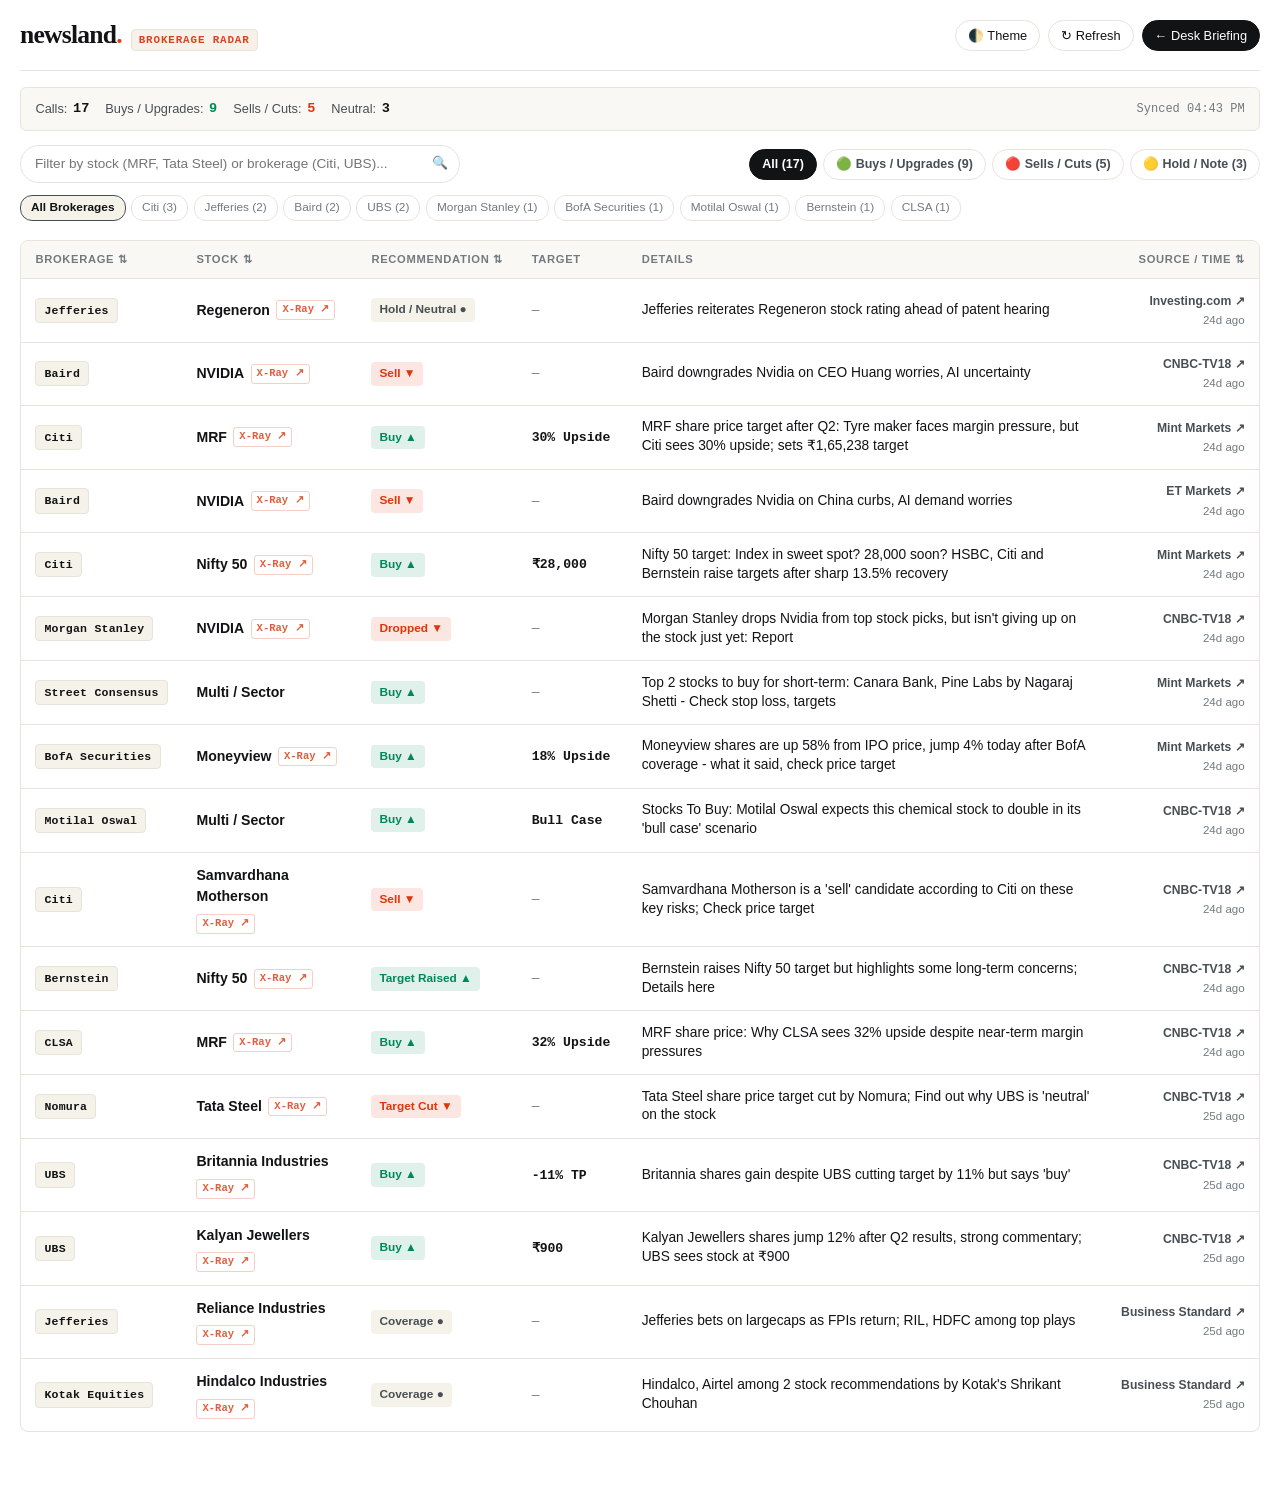
==== commit 34365ef4: "polish(radar): tabular-list UI and precision brokerage call filtering" ====
--- a/public/radar.html
+++ b/public/radar.html
@@ -4,502 +4,532 @@
   <meta charset="UTF-8">
   <meta name="viewport" content="width=device-width, initial-scale=1.0, maximum-scale=5.0, viewport-fit=cover">
   <title>Brokerage Radar | Newsland</title>
-  <meta name="description" content="Live stock recommendations, target price revisions, and institutional research radar from top Indian and global brokerages.">
+  <meta name="description" content="Latest institutional stock recommendations, target prices, and analyst ratings for Indian & global markets.">
   <link rel="icon" type="image/svg+xml" href="favicon.svg">
   <link rel="stylesheet" href="style.css">
   <style>
-    /* Dedicated Radar Page Styling */
-    .radar-page-wrap {
+    .radar-wrap {
       max-width: var(--max-width);
       margin: 0 auto;
       padding: 0 1.25rem 4rem;
     }
 
-    /* Top Nav Bar */
-    .radar-top-nav {
+    /* Header */
+    .radar-header {
       display: flex;
       align-items: center;
       justify-content: space-between;
-      padding: 1.25rem 0;
+      padding: 1rem 0;
       border-bottom: 1px solid var(--border);
-      gap: 1rem;
+      gap: 0.75rem;
       flex-wrap: wrap;
     }
 
-    .radar-brand-group {
+    .radar-brand {
       display: flex;
       align-items: baseline;
-      gap: 0.6rem;
+      gap: 0.55rem;
       text-decoration: none;
       color: inherit;
     }
 
-    .radar-brand-logo {
+    .radar-logo {
       font-family: var(--font-serif);
-      font-size: 1.75rem;
+      font-size: 1.6rem;
       font-weight: 700;
       letter-spacing: -0.03em;
       color: var(--ink);
     }
 
-    .radar-brand-dot {
-      color: var(--accent);
-    }
-
-    .radar-badge-tag {
-      font-family: var(--font-mono);
-      font-size: 0.7rem;
+    .radar-dot { color: var(--accent); }
+
+    .radar-tag {
+      font-family: var(--font-mono);
+      font-size: 0.68rem;
       font-weight: 700;
       letter-spacing: 0.08em;
       text-transform: uppercase;
       background: var(--tag-bg);
       color: var(--accent);
-      padding: 3px 8px;
+      padding: 2px 7px;
       border-radius: 4px;
       border: 1px solid var(--border);
     }
 
-    .radar-nav-actions {
-      display: flex;
-      align-items: center;
-      gap: 0.6rem;
-    }
-
-    .radar-btn {
+    .radar-actions {
+      display: flex;
+      align-items: center;
+      gap: 0.5rem;
+    }
+
+    .r-btn {
       display: inline-flex;
       align-items: center;
-      gap: 0.4rem;
-      padding: 6px 14px;
-      border-radius: 20px;
+      gap: 0.35rem;
+      padding: 5px 12px;
+      border-radius: 18px;
       font-family: var(--font-sans);
-      font-size: 0.85rem;
+      font-size: 0.8rem;
       font-weight: 500;
       text-decoration: none;
       cursor: pointer;
-      transition: all 0.15s ease;
       background: var(--card-bg);
       color: var(--ink);
       border: 1px solid var(--border);
-    }
-
-    .radar-btn:hover {
+      transition: all 0.14s ease;
+    }
+
+    .r-btn:hover {
       border-color: var(--accent);
       color: var(--accent);
     }
 
-    .radar-btn.primary {
-      background: var(--accent);
-      color: #ffffff;
-      border-color: var(--accent);
-    }
-
-    .radar-btn.primary:hover {
-      opacity: 0.92;
-      color: #ffffff;
-    }
-
-    /* Pulse / Stat Hero Strip */
-    .radar-hero-strip {
-      display: grid;
-      grid-template-columns: repeat(auto-fit, minmax(200px, 1fr));
-      gap: 0.85rem;
-      margin: 1.5rem 0;
-      padding: 1.25rem;
+    .r-btn.primary {
+      background: var(--ink);
+      color: var(--bg);
+      border-color: var(--ink);
+    }
+
+    .r-btn.primary:hover {
+      opacity: 0.88;
+      color: var(--bg);
+    }
+
+    /* Compact Pulse Strip */
+    .radar-pulse-bar {
+      display: flex;
+      align-items: center;
+      justify-content: space-between;
+      flex-wrap: wrap;
+      gap: 0.75rem;
+      padding: 0.65rem 0.9rem;
+      margin: 1rem 0 0.9rem;
       background: var(--bg-subtle);
       border: 1px solid var(--border);
-      border-radius: 8px;
-    }
-
-    .radar-stat-box {
-      display: flex;
-      flex-direction: column;
-      gap: 0.25rem;
-    }
-
-    .radar-stat-label {
+      border-radius: 6px;
       font-family: var(--font-sans);
+      font-size: 0.8rem;
+    }
+
+    .pulse-metrics {
+      display: flex;
+      align-items: center;
+      flex-wrap: wrap;
+      gap: 1rem;
+    }
+
+    .pulse-item {
+      display: inline-flex;
+      align-items: center;
+      gap: 0.35rem;
+      color: var(--ink-secondary);
+      font-weight: 500;
+    }
+
+    .pulse-item strong {
+      color: var(--ink);
+      font-family: var(--font-mono);
+      font-size: 0.85rem;
+    }
+
+    .pulse-item.bull strong { color: var(--green-ticker); }
+    .pulse-item.bear strong { color: var(--red-ticker); }
+
+    .pulse-updated {
       font-size: 0.75rem;
-      font-weight: 600;
-      text-transform: uppercase;
-      letter-spacing: 0.05em;
-      color: var(--ink-muted);
-    }
-
-    .radar-stat-value {
-      font-family: var(--font-serif);
-      font-size: 1.6rem;
-      font-weight: 700;
-      color: var(--ink);
-      line-height: 1.2;
-    }
-
-    .radar-stat-sub {
-      font-size: 0.75rem;
-      color: var(--ink-secondary);
-    }
-
-    .val-bull { color: var(--green-ticker); }
-    .val-bear { color: var(--red-ticker); }
-    .val-neutral { color: var(--ink-muted); }
-
-    /* Filter Controls */
-    .radar-controls-wrap {
-      margin-bottom: 1.5rem;
-      display: flex;
-      flex-direction: column;
-      gap: 1rem;
-    }
-
-    .radar-search-bar {
+      color: var(--ink-muted);
+      font-family: var(--font-mono);
+    }
+
+    /* Toolbar: Search + Sentiment Pills */
+    .radar-toolbar {
+      display: flex;
+      align-items: center;
+      justify-content: space-between;
+      gap: 0.75rem;
+      margin-bottom: 0.75rem;
+      flex-wrap: wrap;
+    }
+
+    .radar-search-box {
       position: relative;
-      width: 100%;
+      flex: 1 1 280px;
+      max-width: 440px;
     }
 
     .radar-search-input {
       width: 100%;
-      padding: 11px 40px 11px 16px;
-      font-size: 0.95rem;
+      padding: 8px 34px 8px 14px;
+      font-size: 0.85rem;
       font-family: var(--font-sans);
       border: 1px solid var(--border);
-      border-radius: 24px;
+      border-radius: 20px;
       background: var(--card-bg);
       color: var(--ink);
       outline: none;
       box-sizing: border-box;
-      transition: border-color 0.15s ease, box-shadow 0.15s ease;
     }
 
     .radar-search-input:focus {
       border-color: var(--accent);
-      box-shadow: 0 0 0 3px rgba(217, 68, 31, 0.12);
-    }
-
-    .radar-search-icon {
+    }
+
+    .radar-search-ico {
       position: absolute;
-      right: 14px;
+      right: 12px;
       top: 50%;
       transform: translateY(-50%);
+      font-size: 0.8rem;
       color: var(--ink-muted);
       pointer-events: none;
-      font-size: 0.9rem;
-    }
-
-    /* Filter Chips */
-    .radar-filter-bar {
-      display: flex;
-      align-items: center;
-      gap: 0.5rem;
+    }
+
+    .radar-sent-pills {
+      display: flex;
+      align-items: center;
+      gap: 0.4rem;
       overflow-x: auto;
-      padding-bottom: 4px;
-      -webkit-overflow-scrolling: touch;
       scrollbar-width: none;
     }
-    .radar-filter-bar::-webkit-scrollbar { display: none; }
-
-    .radar-filter-chip {
+    .radar-sent-pills::-webkit-scrollbar { display: none; }
+
+    .r-pill {
       white-space: nowrap;
-      padding: 6px 14px;
+      padding: 5px 12px;
       border-radius: 16px;
-      font-size: 0.8rem;
+      font-size: 0.78rem;
       font-weight: 600;
       font-family: var(--font-sans);
-      background: var(--tag-bg);
+      background: var(--card-bg);
       color: var(--ink-secondary);
       border: 1px solid var(--border);
       cursor: pointer;
       transition: all 0.12s ease;
     }
 
-    .radar-filter-chip:hover {
-      border-color: var(--accent);
-      color: var(--accent);
-    }
-
-    .radar-filter-chip.active {
-      background: var(--accent);
-      color: #ffffff;
-      border-color: var(--accent);
-    }
-
-    .radar-broker-bar {
-      display: flex;
-      align-items: center;
-      gap: 0.4rem;
+    .r-pill:hover {
+      border-color: var(--ink);
+      color: var(--ink);
+    }
+
+    .r-pill.active {
+      background: var(--ink);
+      color: var(--bg);
+      border-color: var(--ink);
+    }
+
+    /* Brokerage Chips Bar */
+    .radar-firms-bar {
+      display: flex;
+      align-items: center;
+      gap: 0.35rem;
       overflow-x: auto;
-      padding-bottom: 4px;
-      -webkit-overflow-scrolling: touch;
+      padding-bottom: 0.65rem;
+      margin-bottom: 0.5rem;
       scrollbar-width: none;
     }
-    .radar-broker-bar::-webkit-scrollbar { display: none; }
-
-    .radar-broker-chip {
+    .radar-firms-bar::-webkit-scrollbar { display: none; }
+
+    .firm-chip {
       white-space: nowrap;
-      padding: 4px 10px;
+      padding: 3px 10px;
       border-radius: 12px;
-      font-size: 0.75rem;
+      font-size: 0.74rem;
       font-weight: 500;
       font-family: var(--font-sans);
-      background: var(--card-bg);
+      background: transparent;
       color: var(--ink-muted);
       border: 1px solid var(--border);
       cursor: pointer;
       transition: all 0.12s ease;
     }
 
-    .radar-broker-chip:hover, .radar-broker-chip.active {
-      border-color: var(--ink);
-      color: var(--ink);
+    .firm-chip:hover, .firm-chip.active {
+      background: var(--tag-bg);
+      color: var(--ink);
+      border-color: var(--ink-secondary);
       font-weight: 600;
     }
 
-    /* Cards Grid */
-    .radar-cards-grid {
-      display: grid;
-      grid-template-columns: repeat(auto-fill, minmax(360px, 1fr));
-      gap: 1.15rem;
-    }
-
-    @media (max-width: 768px) {
-      .radar-cards-grid {
-        grid-template-columns: 1fr;
-      }
-    }
-
-    .radar-card {
+    /* Institutional Table Layout */
+    .radar-table-wrap {
       background: var(--card-bg);
       border: 1px solid var(--border);
       border-radius: 8px;
-      padding: 1.25rem;
-      display: flex;
-      flex-direction: column;
-      justify-content: space-between;
-      gap: 0.85rem;
-      transition: border-color 0.15s ease, box-shadow 0.15s ease;
-    }
-
-    .radar-card:hover {
-      border-color: var(--accent);
-      box-shadow: 0 4px 16px rgba(0, 0, 0, 0.04);
-    }
-
-    .radar-card-header {
-      display: flex;
-      align-items: flex-start;
-      justify-content: space-between;
-      gap: 0.5rem;
-      flex-wrap: wrap;
-    }
-
-    .radar-card-pills {
+      overflow: hidden;
+    }
+
+    .radar-table {
+      width: 100%;
+      border-collapse: collapse;
+      font-family: var(--font-sans);
+      text-align: left;
+    }
+
+    .radar-table thead th {
+      background: var(--bg-subtle);
+      color: var(--ink-muted);
+      font-size: 0.7rem;
+      font-weight: 700;
+      text-transform: uppercase;
+      letter-spacing: 0.06em;
+      padding: 0.65rem 0.9rem;
+      border-bottom: 1px solid var(--border);
+      white-space: nowrap;
+      user-select: none;
+    }
+
+    .radar-table thead th.sortable {
+      cursor: pointer;
+    }
+    .radar-table thead th.sortable:hover {
+      color: var(--ink);
+    }
+
+    .radar-table tbody tr {
+      border-bottom: 1px solid var(--border);
+      transition: background 0.1s ease;
+    }
+
+    .radar-table tbody tr:last-child {
+      border-bottom: none;
+    }
+
+    .radar-table tbody tr:hover {
+      background: var(--bg-subtle);
+    }
+
+    .radar-table td {
+      padding: 0.78rem 0.9rem;
+      vertical-align: middle;
+      font-size: 0.86rem;
+      color: var(--ink);
+    }
+
+    /* Table Cell Components */
+    .col-broker { width: 135px; white-space: nowrap; }
+    .col-stock { width: 175px; }
+    .col-reco { width: 130px; white-space: nowrap; }
+    .col-target { width: 110px; white-space: nowrap; }
+    .col-details { min-width: 280px; }
+    .col-meta { width: 135px; text-align: right; white-space: nowrap; }
+
+    .firm-pill {
+      display: inline-block;
+      font-family: var(--font-mono);
+      font-size: 0.72rem;
+      font-weight: 700;
+      letter-spacing: 0.02em;
+      padding: 3px 8px;
+      border-radius: 4px;
+      background: var(--tag-bg);
+      color: var(--ink);
+      border: 1px solid var(--border);
+    }
+
+    .stock-cell {
       display: flex;
       align-items: center;
       gap: 0.4rem;
       flex-wrap: wrap;
     }
 
-    .broker-badge {
-      font-family: var(--font-mono);
-      font-size: 0.72rem;
-      font-weight: 700;
-      letter-spacing: 0.05em;
-      text-transform: uppercase;
-      background: var(--ink);
-      color: var(--bg);
-      padding: 3px 8px;
-      border-radius: 4px;
-    }
-
-    .action-badge {
-      font-family: var(--font-sans);
-      font-size: 0.72rem;
-      font-weight: 700;
-      padding: 3px 8px;
-      border-radius: 4px;
-    }
-
-    .action-badge.bullish {
-      background: rgba(0, 135, 90, 0.12);
-      color: var(--green-ticker);
-    }
-
-    .action-badge.bearish {
-      background: rgba(222, 53, 11, 0.12);
-      color: var(--red-ticker);
-    }
-
-    .action-badge.neutral {
-      background: var(--tag-bg);
-      color: var(--ink-secondary);
-    }
-
-    .target-pill {
-      font-family: var(--font-mono);
-      font-size: 0.72rem;
-      font-weight: 700;
-      background: rgba(217, 68, 31, 0.1);
-      color: var(--accent);
-      padding: 3px 8px;
-      border-radius: 4px;
-      border: 1px solid rgba(217, 68, 31, 0.25);
-    }
-
-    .radar-stock-row {
-      display: flex;
-      align-items: baseline;
-      gap: 0.5rem;
-    }
-
-    .radar-stock-title {
-      font-family: var(--font-sans);
-      font-size: 1rem;
-      font-weight: 700;
-      color: var(--ink);
-    }
-
-    .radar-stock-link {
-      font-family: var(--font-mono);
-      font-size: 0.75rem;
+    .stock-name {
+      font-weight: 700;
+      color: var(--ink);
+      font-size: 0.88rem;
+    }
+
+    .xray-mini-link {
+      font-family: var(--font-mono);
+      font-size: 0.66rem;
       font-weight: 600;
       color: var(--accent);
       text-decoration: none;
-      padding: 1px 6px;
-      background: var(--tag-bg);
+      padding: 1px 5px;
       border-radius: 3px;
-      transition: opacity 0.12s;
-    }
-
-    .radar-stock-link:hover {
+      border: 1px solid rgba(217, 68, 31, 0.3);
+      opacity: 0.85;
+    }
+    .xray-mini-link:hover {
+      opacity: 1;
+      background: rgba(217, 68, 31, 0.08);
+    }
+
+    .reco-badge {
+      display: inline-flex;
+      align-items: center;
+      font-size: 0.74rem;
+      font-weight: 700;
+      padding: 3px 8px;
+      border-radius: 4px;
+    }
+    .reco-badge.bullish { background: rgba(0, 135, 90, 0.12); color: var(--green-ticker); }
+    .reco-badge.bearish { background: rgba(222, 53, 11, 0.12); color: var(--red-ticker); }
+    .reco-badge.neutral { background: var(--tag-bg); color: var(--ink-secondary); }
+
+    .target-val {
+      font-family: var(--font-mono);
+      font-size: 0.82rem;
+      font-weight: 700;
+      color: var(--ink);
+    }
+    .target-empty {
+      color: var(--ink-muted);
+      font-family: var(--font-mono);
+      font-size: 0.8rem;
+    }
+
+    .detail-headline {
+      display: block;
+      color: var(--ink);
+      text-decoration: none;
+      font-weight: 500;
+      line-height: 1.38;
+    }
+    .detail-headline:hover {
+      color: var(--accent);
       text-decoration: underline;
     }
 
-    .radar-card-body {
-      font-family: var(--font-serif);
-      font-size: 1.05rem;
-      line-height: 1.45;
-      color: var(--ink);
-    }
-
-    .radar-card-summary {
-      font-family: var(--font-sans);
-      font-size: 0.85rem;
-      line-height: 1.45;
-      color: var(--ink-secondary);
-      margin-top: 0.35rem;
-    }
-
-    .radar-card-footer {
-      display: flex;
-      align-items: center;
-      justify-content: space-between;
-      border-top: 1px solid var(--border);
-      padding-top: 0.75rem;
-      margin-top: 0.35rem;
-      font-size: 0.78rem;
-      color: var(--ink-muted);
-      font-family: var(--font-sans);
-    }
-
-    .radar-source-link {
+    .meta-source {
+      display: block;
+      font-size: 0.76rem;
+      font-weight: 600;
       color: var(--ink-secondary);
       text-decoration: none;
-      font-weight: 500;
-      display: inline-flex;
-      align-items: center;
-      gap: 2px;
-    }
-
-    .radar-source-link:hover {
+    }
+    .meta-source:hover {
       color: var(--accent);
-      text-decoration: underline;
-    }
-
-    /* Empty State */
-    .radar-empty {
-      grid-column: 1 / -1;
+    }
+    .meta-time {
+      display: block;
+      font-size: 0.72rem;
+      color: var(--ink-muted);
+      margin-top: 2px;
+    }
+
+    .radar-empty-row td {
       text-align: center;
-      padding: 4rem 1rem;
-      color: var(--ink-muted);
-      background: var(--bg-subtle);
-      border-radius: 8px;
-      border: 1px dashed var(--border);
-    }
-
-    .radar-empty h3 {
-      font-family: var(--font-serif);
-      font-size: 1.3rem;
-      color: var(--ink);
-      margin-bottom: 0.5rem;
+      padding: 3rem 1rem;
+      color: var(--ink-muted);
+    }
+
+    /* Mobile Responsive List Transformation */
+    @media (max-width: 820px) {
+      .radar-wrap { padding: 0 0.75rem 3rem; }
+
+      .radar-table thead { display: none; }
+      .radar-table, .radar-table tbody, .radar-table tr, .radar-table td {
+        display: block;
+        width: 100%;
+        box-sizing: border-box;
+      }
+
+      .radar-table tbody tr {
+        padding: 0.9rem 0.95rem;
+        display: grid;
+        grid-template-columns: 1fr auto;
+        grid-template-areas:
+          "broker reco"
+          "stock target"
+          "details details"
+          "meta meta";
+        gap: 0.35rem 0.65rem;
+        align-items: center;
+      }
+
+      .radar-table td {
+        padding: 0;
+        border: none;
+        width: auto !important;
+        min-width: 0 !important;
+        text-align: left !important;
+      }
+
+      .col-broker { grid-area: broker; }
+      .col-reco { grid-area: reco; justify-self: end; }
+      .col-stock { grid-area: stock; margin-top: 2px; }
+      .col-target { grid-area: target; justify-self: end; }
+      .col-details { grid-area: details; margin-top: 4px; }
+      .col-meta {
+        grid-area: meta;
+        display: flex !important;
+        align-items: center;
+        justify-content: space-between;
+        margin-top: 6px;
+        padding-top: 6px !important;
+        border-top: 1px dashed var(--border) !important;
+      }
+      .meta-time { margin-top: 0; }
     }
   </style>
 </head>
 <body>
-  <div class="radar-page-wrap">
-    <!-- Top Navigation Header -->
-    <header class="radar-top-nav">
-      <a href="index.html" class="radar-brand-group" title="Newsland Home">
-        <span class="radar-brand-logo">newsland<span class="radar-brand-dot">.</span></span>
-        <span class="radar-badge-tag">BROKERAGE RADAR</span>
+  <div class="radar-wrap">
+    <!-- Top Header -->
+    <header class="radar-header">
+      <a href="index.html" class="radar-brand">
+        <span class="radar-logo">newsland<span class="radar-dot">.</span></span>
+        <span class="radar-tag">BROKERAGE RADAR</span>
       </a>
-
-      <div class="radar-nav-actions">
-        <button id="theme-btn" class="radar-btn" title="Toggle Theme (Paper / Night / Sepia / Slate)">🌓 Theme</button>
-        <button id="refresh-btn" class="radar-btn" title="Refresh Latest Recommendations">↻ Refresh</button>
-        <a href="index.html" class="radar-btn primary">← Back to Desk Briefing</a>
+      <div class="radar-actions">
+        <button id="theme-btn" class="r-btn" title="Switch Theme">🌓 Theme</button>
+        <button id="refresh-btn" class="r-btn" title="Sync Latest Calls">↻ Refresh</button>
+        <a href="index.html" class="r-btn primary">← Desk Briefing</a>
       </div>
     </header>
 
-    <!-- Stat Hero Banner -->
-    <section class="radar-hero-strip">
-      <div class="radar-stat-box">
-        <span class="radar-stat-label">Active Research Calls</span>
-        <span id="stat-total" class="radar-stat-value">--</span>
-        <span id="stat-updated" class="radar-stat-sub">Syncing tape…</span>
+    <!-- Compact 1-Line Pulse Strip -->
+    <section class="radar-pulse-bar">
+      <div class="pulse-metrics">
+        <span class="pulse-item">Calls: <strong id="stat-total">--</strong></span>
+        <span class="pulse-item bull">Buys / Upgrades: <strong id="stat-bullish">--</strong></span>
+        <span class="pulse-item bear">Sells / Cuts: <strong id="stat-bearish">--</strong></span>
+        <span class="pulse-item">Neutral: <strong id="stat-neutral">--</strong></span>
       </div>
-      <div class="radar-stat-box">
-        <span class="radar-stat-label">Buys &amp; Upgrades</span>
-        <span id="stat-bullish" class="radar-stat-value val-bull">--</span>
-        <span class="radar-stat-sub">Target hikes &amp; Outperforms</span>
+      <span id="stat-updated" class="pulse-updated">Syncing…</span>
+    </section>
+
+    <!-- Search & Filter Toolbar -->
+    <section class="radar-toolbar">
+      <div class="radar-search-box">
+        <input id="radar-search" type="search" class="radar-search-input" placeholder="Filter by stock (MRF, Tata Steel) or brokerage (Citi, UBS)..." autocomplete="off">
+        <span class="radar-search-ico">🔍</span>
       </div>
-      <div class="radar-stat-box">
-        <span class="radar-stat-label">Sells &amp; Downgrades</span>
-        <span id="stat-bearish" class="radar-stat-value val-bear">--</span>
-        <span class="radar-stat-sub">Target cuts &amp; Underperforms</span>
-      </div>
-      <div class="radar-stat-box">
-        <span class="radar-stat-label">Top Active Firms</span>
-        <span id="stat-top-firm" class="radar-stat-value" style="font-size: 1.15rem; font-family: var(--font-sans); margin-top: 4px;">--</span>
-        <span id="stat-firm-sub" class="radar-stat-sub">Institutional coverage</span>
+
+      <div class="radar-sent-pills">
+        <button class="r-pill active" data-action="all">All (<span id="count-all">0</span>)</button>
+        <button class="r-pill" data-action="bullish">🟢 Buys / Upgrades (<span id="count-bull">0</span>)</button>
+        <button class="r-pill" data-action="bearish">🔴 Sells / Cuts (<span id="count-bear">0</span>)</button>
+        <button class="r-pill" data-action="neutral">🟡 Hold / Note (<span id="count-neutral">0</span>)</button>
       </div>
     </section>
 
-    <!-- Filter & Search Controls -->
-    <section class="radar-controls-wrap">
-      <!-- Search Input -->
-      <div class="radar-search-bar">
-        <input id="radar-search" type="search" class="radar-search-input" placeholder="Search stock (e.g. Tata Steel, MRF), brokerage (e.g. Jefferies, Citi), or keyword..." autocomplete="off">
-        <span class="radar-search-icon">🔍</span>
-      </div>
-
-      <!-- Action Sentiment Filter -->
-      <div class="radar-filter-bar">
-        <button class="radar-filter-chip active" data-action="all">All Calls (<span id="count-all">0</span>)</button>
-        <button class="radar-filter-chip" data-action="bullish">🟢 Buys &amp; Target Hikes (<span id="count-bull">0</span>)</button>
-        <button class="radar-filter-chip" data-action="bearish">🔴 Sells &amp; Target Cuts (<span id="count-bear">0</span>)</button>
-        <button class="radar-filter-chip" data-action="neutral">🟡 Neutral / Holds (<span id="count-neutral">0</span>)</button>
-      </div>
-
-      <!-- Brokerage Horizontal Filter -->
-      <div id="broker-chips-row" class="radar-broker-bar">
-        <button class="radar-broker-chip active" data-broker="all">All Brokerages</button>
-      </div>
-    </section>
-
-    <!-- Cards Grid Container -->
-    <main id="radar-grid" class="radar-cards-grid">
-      <div class="radar-empty">
-        <h3>Loading Brokerage Radar…</h3>
-        <p>Fetching institutional recommendations and target prices from verified sources.</p>
-      </div>
+    <!-- Brokerage Firm Filter Chips -->
+    <div id="broker-chips-row" class="radar-firms-bar">
+      <button class="firm-chip active" data-broker="all">All Brokerages</button>
+    </div>
+
+    <!-- Institutional Table / Mobile List -->
+    <main class="radar-table-wrap">
+      <table class="radar-table" aria-label="Brokerage Recommendations">
+        <thead>
+          <tr>
+            <th class="col-broker sortable" data-sort="brokerage">Brokerage ⇅</th>
+            <th class="col-stock sortable" data-sort="stock">Stock ⇅</th>
+            <th class="col-reco sortable" data-sort="action_label">Recommendation ⇅</th>
+            <th class="col-target">Target</th>
+            <th class="col-details">Details</th>
+            <th class="col-meta sortable" data-sort="published">Source / Time ⇅</th>
+          </tr>
+        </thead>
+        <tbody id="radar-tbody">
+          <tr class="radar-empty-row">
+            <td colspan="6">Loading brokerage recommendations…</td>
+          </tr>
+        </tbody>
+      </table>
     </main>
   </div>
 
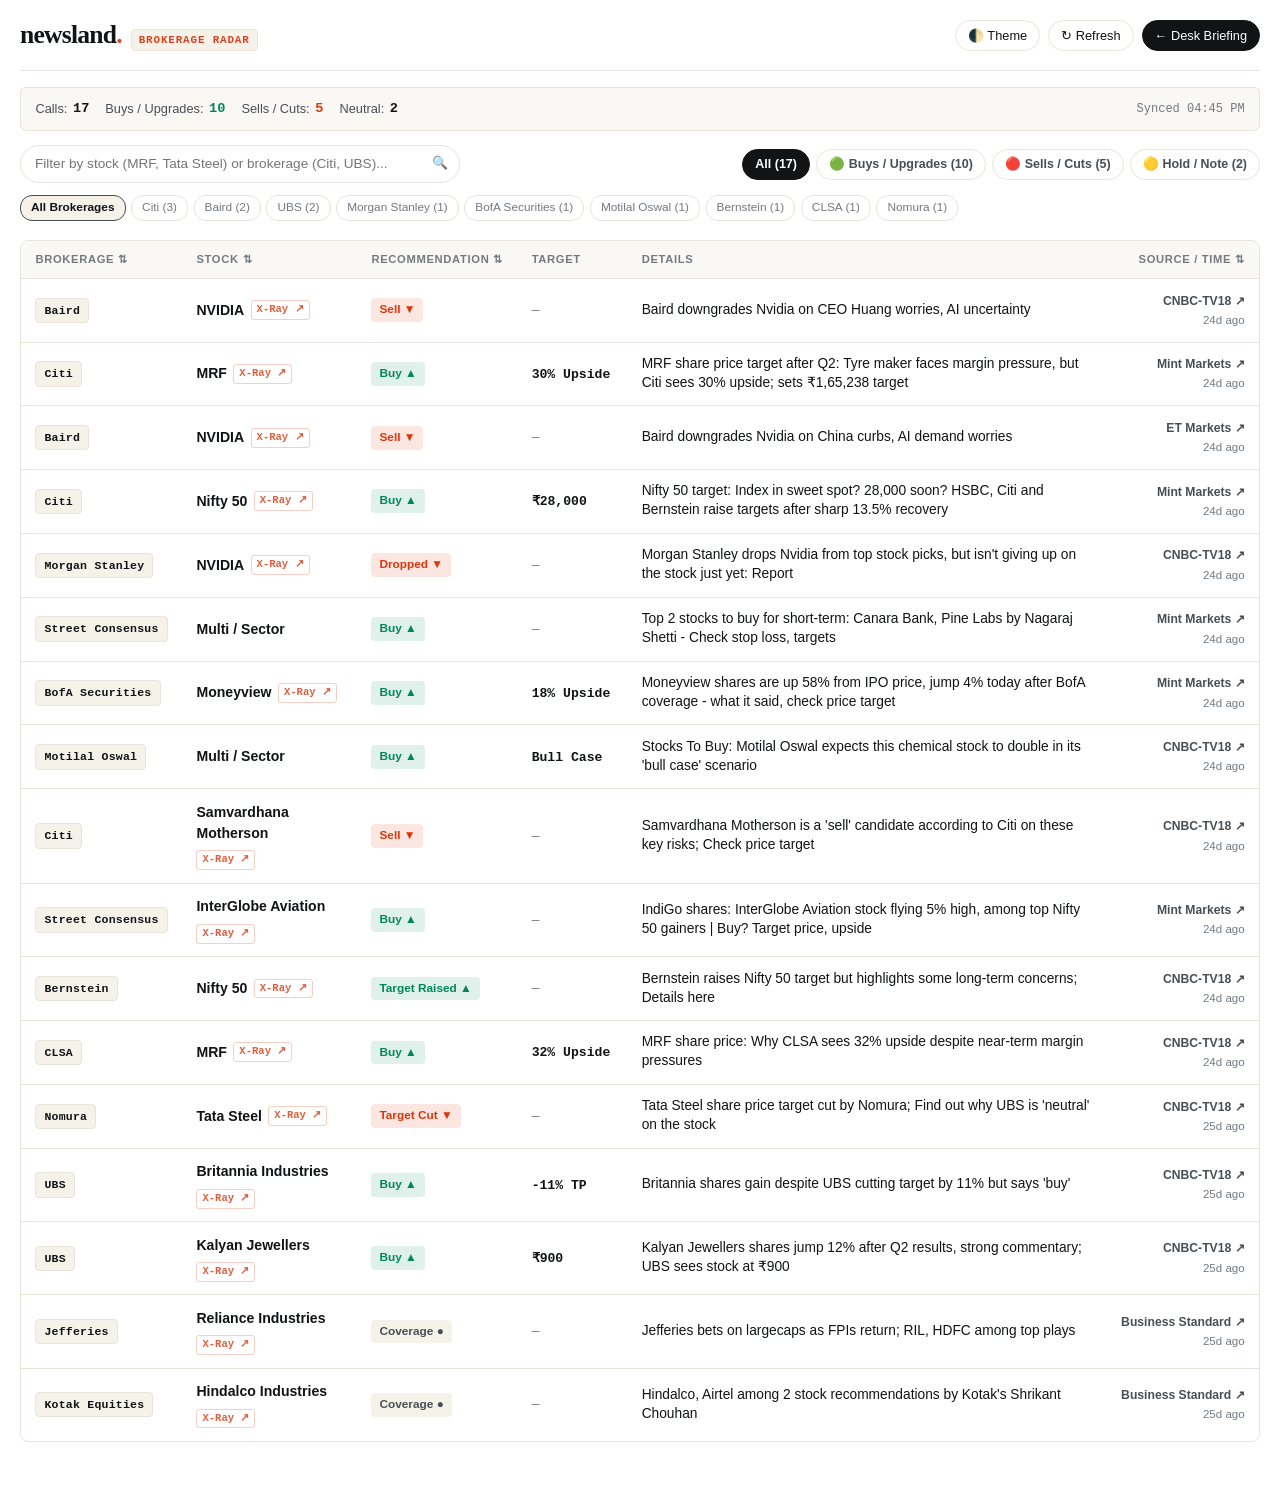
==== commit 7c778bee: "fix(radar): fix JSON theme parsing in localStorage and cache-bust radar.js" ====
--- a/public/radar.html
+++ b/public/radar.html
@@ -8,6 +8,17 @@
   <link rel="icon" type="image/svg+xml" href="favicon.svg">
   <link rel="stylesheet" href="style.css">
   <style>
+    :root {
+      --bg: #ffffff;
+      --bg-subtle: #faf8f5;
+      --ink: #111315;
+      --ink-secondary: #484f54;
+      --ink-muted: #727a80;
+      --border: #e8e4db;
+      --accent: #d9441f;
+      --card-bg: #ffffff;
+      --tag-bg: #f5f2ea;
+    }
     .radar-wrap {
       max-width: var(--max-width);
       margin: 0 auto;
@@ -533,6 +544,6 @@
     </main>
   </div>
 
-  <script src="radar.js"></script>
+  <script src="radar.js?v=3"></script>
 </body>
 </html>
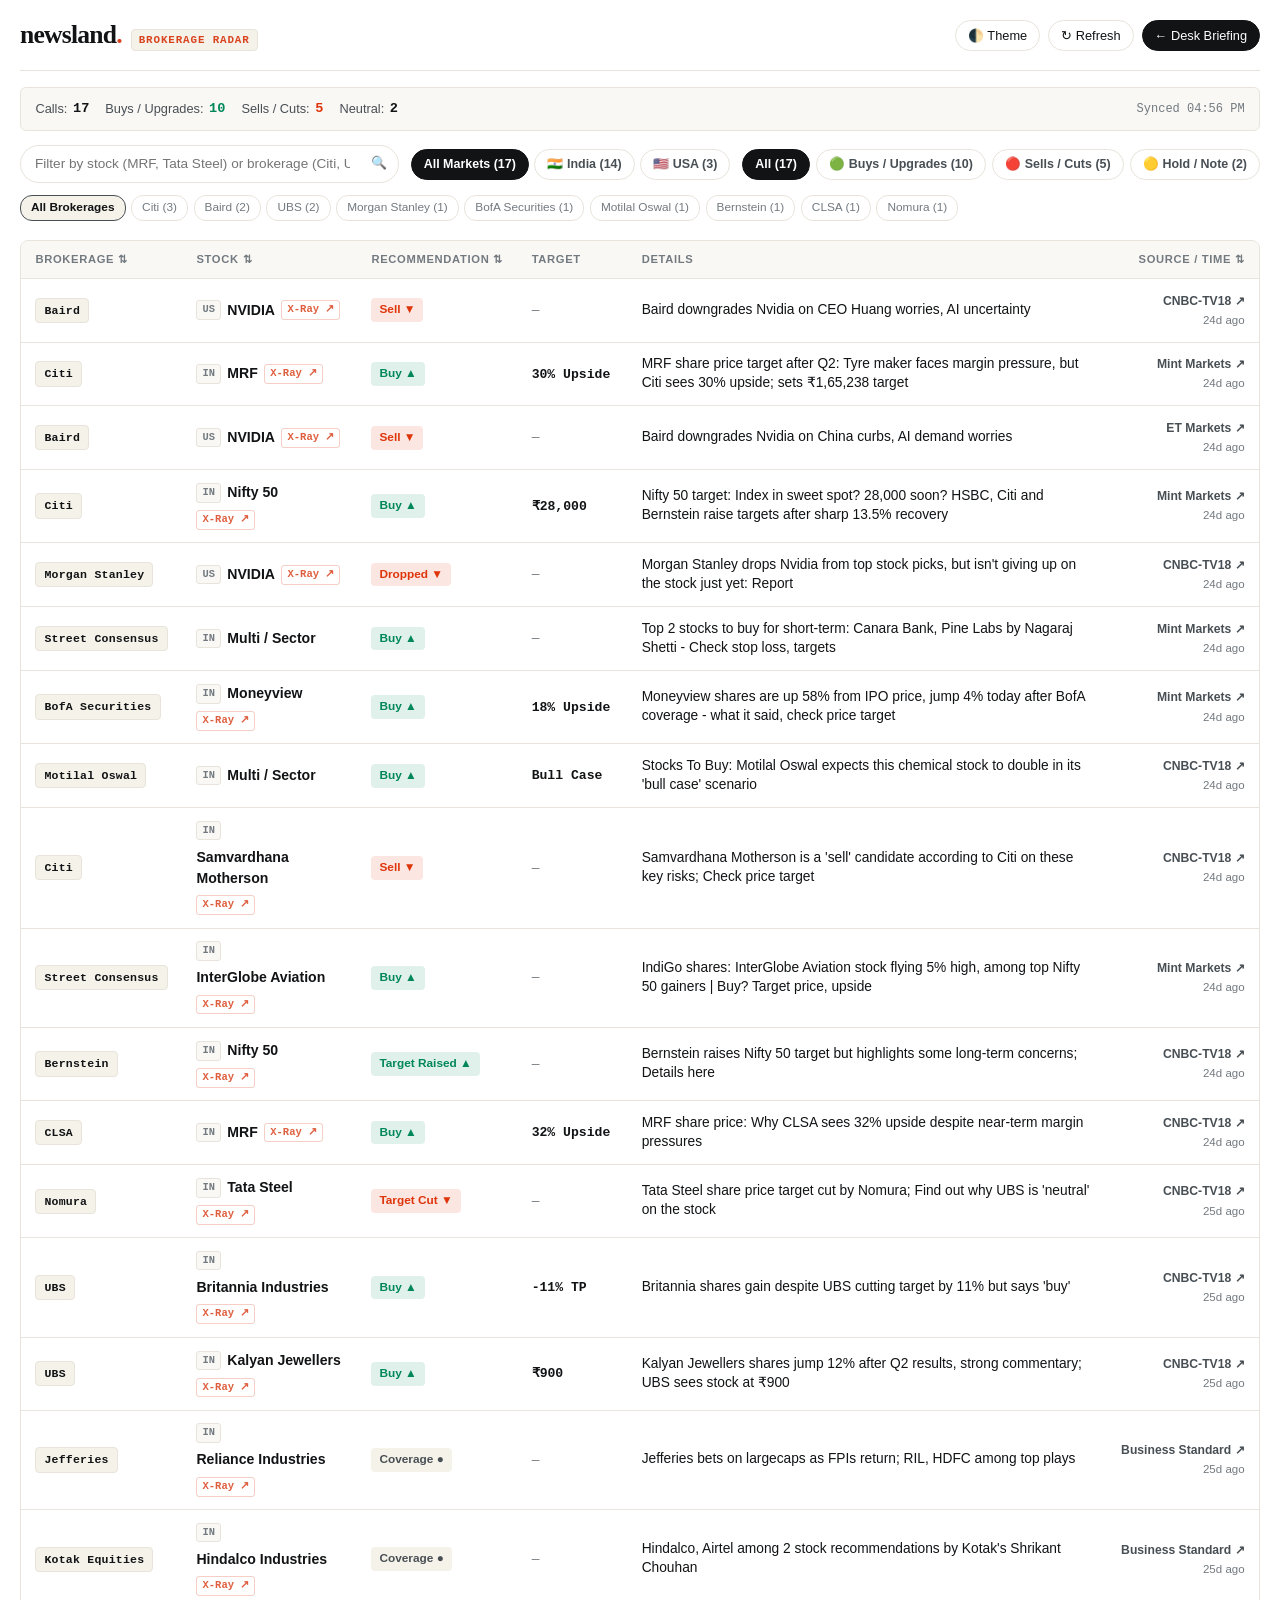
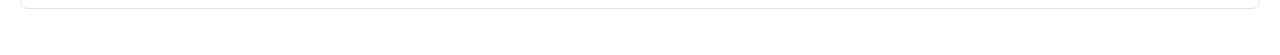
==== commit a3c3fd4e: "feat(radar): add India vs USA market filter and stock badges" ====
--- a/public/radar.html
+++ b/public/radar.html
@@ -204,6 +204,23 @@
     }
     .radar-sent-pills::-webkit-scrollbar { display: none; }
 
+    .radar-mkt-pills {
+      display: flex;
+      align-items: center;
+      gap: 0.35rem;
+    }
+
+    .mkt-badge {
+      font-family: var(--font-mono);
+      font-size: 0.65rem;
+      font-weight: 700;
+      padding: 1px 5px;
+      border-radius: 3px;
+      background: var(--bg-subtle);
+      color: var(--ink-muted);
+      border: 1px solid var(--border);
+    }
+
     .r-pill {
       white-space: nowrap;
       padding: 5px 12px;
@@ -509,11 +526,17 @@
         <span class="radar-search-ico">🔍</span>
       </div>
 
+      <div class="radar-mkt-pills" role="group" aria-label="Filter by Market">
+        <button class="r-pill mkt-pill active" data-market="all">All Markets (<span id="count-mkt-all">0</span>)</button>
+        <button class="r-pill mkt-pill" data-market="India">🇮🇳 India (<span id="count-mkt-india">0</span>)</button>
+        <button class="r-pill mkt-pill" data-market="US">🇺🇸 USA (<span id="count-mkt-us">0</span>)</button>
+      </div>
+
       <div class="radar-sent-pills">
-        <button class="r-pill active" data-action="all">All (<span id="count-all">0</span>)</button>
-        <button class="r-pill" data-action="bullish">🟢 Buys / Upgrades (<span id="count-bull">0</span>)</button>
-        <button class="r-pill" data-action="bearish">🔴 Sells / Cuts (<span id="count-bear">0</span>)</button>
-        <button class="r-pill" data-action="neutral">🟡 Hold / Note (<span id="count-neutral">0</span>)</button>
+        <button class="r-pill sent-pill active" data-action="all">All (<span id="count-all">0</span>)</button>
+        <button class="r-pill sent-pill" data-action="bullish">🟢 Buys / Upgrades (<span id="count-bull">0</span>)</button>
+        <button class="r-pill sent-pill" data-action="bearish">🔴 Sells / Cuts (<span id="count-bear">0</span>)</button>
+        <button class="r-pill sent-pill" data-action="neutral">🟡 Hold / Note (<span id="count-neutral">0</span>)</button>
       </div>
     </section>
 
@@ -544,6 +567,6 @@
     </main>
   </div>
 
-  <script src="radar.js?v=3"></script>
+  <script src="radar.js?v=4"></script>
 </body>
 </html>
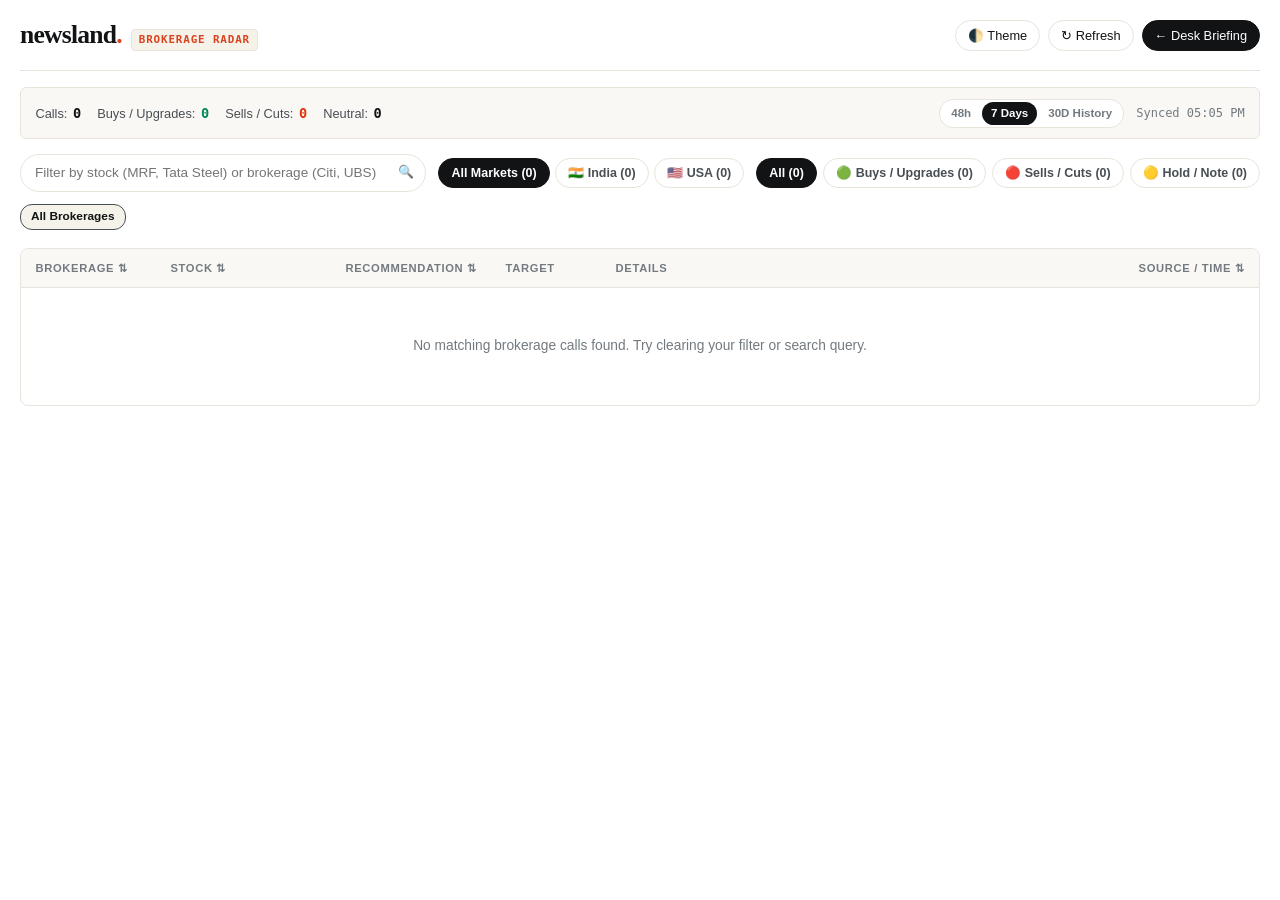
==== commit 27c74256: "feat(radar): add 30-day historical retention and 48h/7D/30D time filter" ====
--- a/public/radar.html
+++ b/public/radar.html
@@ -152,6 +152,42 @@
       font-family: var(--font-mono);
     }
 
+    .pulse-right {
+      display: flex;
+      align-items: center;
+      gap: 0.75rem;
+      flex-wrap: wrap;
+    }
+
+    .radar-time-pills {
+      display: inline-flex;
+      align-items: center;
+      background: var(--card-bg);
+      border: 1px solid var(--border);
+      border-radius: 14px;
+      padding: 2px;
+      gap: 2px;
+    }
+
+    .time-pill {
+      padding: 3px 9px;
+      border-radius: 12px;
+      font-size: 0.72rem;
+      font-weight: 600;
+      font-family: var(--font-sans);
+      color: var(--ink-muted);
+      background: transparent;
+      border: none;
+      cursor: pointer;
+      transition: all 0.12s ease;
+    }
+
+    .time-pill:hover { color: var(--ink); }
+    .time-pill.active {
+      background: var(--ink);
+      color: var(--bg);
+    }
+
     /* Toolbar: Search + Sentiment Pills */
     .radar-toolbar {
       display: flex;
@@ -516,7 +552,14 @@
         <span class="pulse-item bear">Sells / Cuts: <strong id="stat-bearish">--</strong></span>
         <span class="pulse-item">Neutral: <strong id="stat-neutral">--</strong></span>
       </div>
-      <span id="stat-updated" class="pulse-updated">Syncing…</span>
+      <div class="pulse-right">
+        <div class="radar-time-pills" role="group" aria-label="Time Horizon">
+          <button class="time-pill" data-days="2" title="Last 48 Hours">48h</button>
+          <button class="time-pill active" data-days="7" title="Last 7 Days">7 Days</button>
+          <button class="time-pill" data-days="30" title="Last 30 Days Archive">30D History</button>
+        </div>
+        <span id="stat-updated" class="pulse-updated">Syncing…</span>
+      </div>
     </section>
 
     <!-- Search & Filter Toolbar -->
@@ -567,6 +610,6 @@
     </main>
   </div>
 
-  <script src="radar.js?v=4"></script>
+  <script src="radar.js?v=5"></script>
 </body>
 </html>
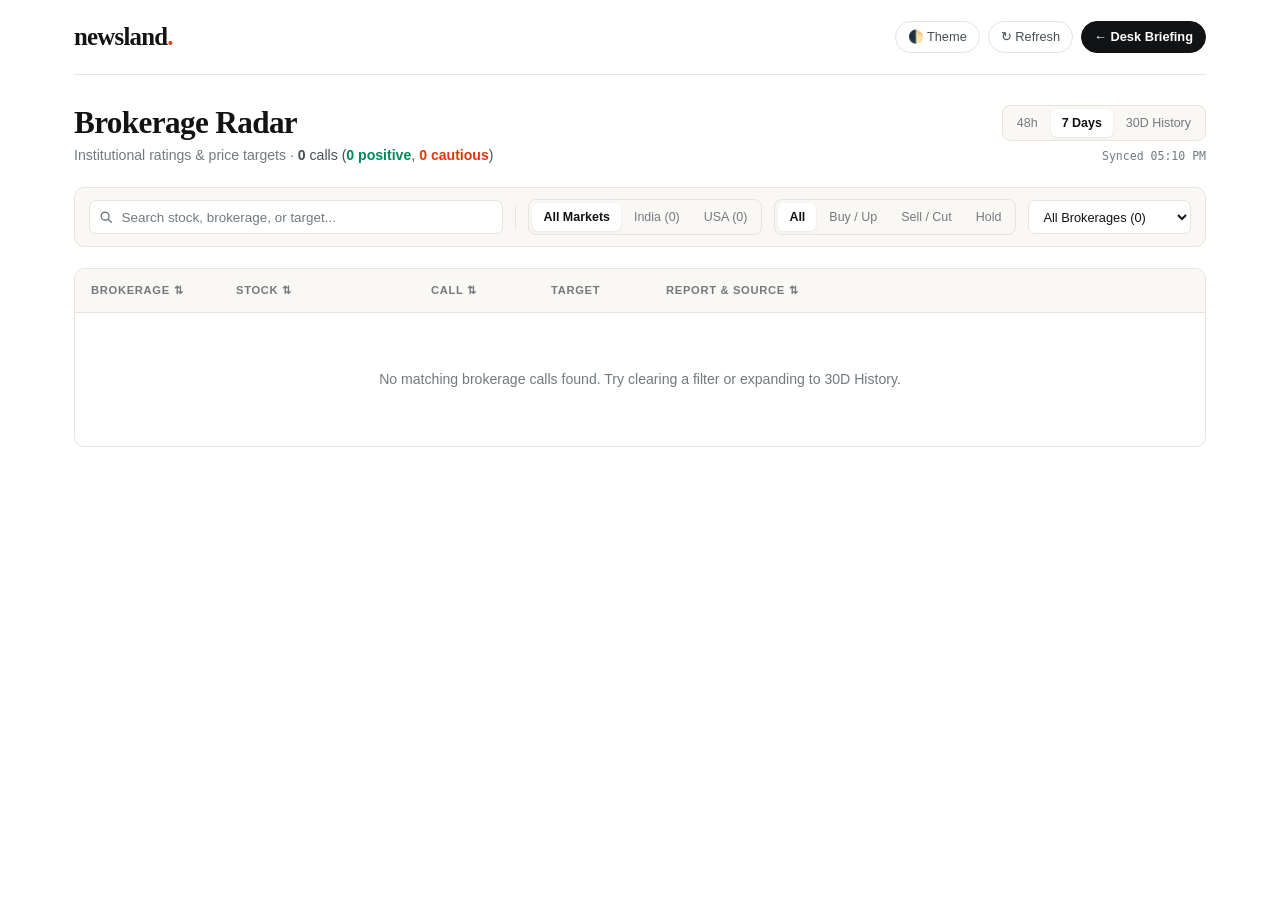
==== commit 84bfc26f: "uplift(radar): calm spacious editorial UI, unified filter bar, and HTML no-cache header" ====
--- a/public/radar.html
+++ b/public/radar.html
@@ -4,7 +4,7 @@
   <meta charset="UTF-8">
   <meta name="viewport" content="width=device-width, initial-scale=1.0, maximum-scale=5.0, viewport-fit=cover">
   <title>Brokerage Radar | Newsland</title>
-  <meta name="description" content="Latest institutional stock recommendations, target prices, and analyst ratings for Indian & global markets.">
+  <meta name="description" content="Calm, structured feed of institutional stock recommendations, target prices, and analyst ratings.">
   <link rel="icon" type="image/svg+xml" href="favicon.svg">
   <link rel="stylesheet" href="style.css">
   <style>
@@ -15,38 +15,43 @@
       --ink-secondary: #484f54;
       --ink-muted: #727a80;
       --border: #e8e4db;
+      --border-light: rgba(0, 0, 0, 0.055);
       --accent: #d9441f;
       --card-bg: #ffffff;
       --tag-bg: #f5f2ea;
     }
-    .radar-wrap {
-      max-width: var(--max-width);
+
+    body {
+      background: var(--bg);
+      color: var(--ink);
+    }
+
+    .radar-shell {
+      max-width: 1180px;
       margin: 0 auto;
-      padding: 0 1.25rem 4rem;
-    }
-
-    /* Header */
-    .radar-header {
+      padding: 0 1.5rem 5rem;
+    }
+
+    /* ── Top Masthead ── */
+    .radar-nav {
       display: flex;
       align-items: center;
       justify-content: space-between;
-      padding: 1rem 0;
+      padding: 1.15rem 0;
       border-bottom: 1px solid var(--border);
-      gap: 0.75rem;
-      flex-wrap: wrap;
+      gap: 1rem;
     }
 
     .radar-brand {
       display: flex;
       align-items: baseline;
-      gap: 0.55rem;
+      gap: 0.65rem;
       text-decoration: none;
-      color: inherit;
-    }
-
-    .radar-logo {
+    }
+
+    .radar-wordmark {
       font-family: var(--font-serif);
-      font-size: 1.6rem;
+      font-size: 1.55rem;
       font-weight: 700;
       letter-spacing: -0.03em;
       color: var(--ink);
@@ -54,272 +59,217 @@
 
     .radar-dot { color: var(--accent); }
 
-    .radar-tag {
-      font-family: var(--font-mono);
-      font-size: 0.68rem;
-      font-weight: 700;
-      letter-spacing: 0.08em;
-      text-transform: uppercase;
-      background: var(--tag-bg);
-      color: var(--accent);
-      padding: 2px 7px;
-      border-radius: 4px;
-      border: 1px solid var(--border);
-    }
-
-    .radar-actions {
+    .radar-nav-right {
       display: flex;
       align-items: center;
       gap: 0.5rem;
     }
 
-    .r-btn {
+    .nav-ghost-btn {
       display: inline-flex;
       align-items: center;
       gap: 0.35rem;
-      padding: 5px 12px;
-      border-radius: 18px;
+      height: 32px;
+      padding: 0 12px;
+      border-radius: 16px;
       font-family: var(--font-sans);
       font-size: 0.8rem;
       font-weight: 500;
+      color: var(--ink-secondary);
+      background: transparent;
+      border: 1px solid var(--border);
+      cursor: pointer;
       text-decoration: none;
-      cursor: pointer;
-      background: var(--card-bg);
-      color: var(--ink);
-      border: 1px solid var(--border);
-      transition: all 0.14s ease;
-    }
-
-    .r-btn:hover {
-      border-color: var(--accent);
-      color: var(--accent);
-    }
-
-    .r-btn.primary {
+      transition: all 0.15s ease;
+    }
+
+    .nav-ghost-btn:hover {
+      color: var(--ink);
+      border-color: var(--ink-secondary);
+      background: var(--bg-subtle);
+    }
+
+    .nav-back-btn {
       background: var(--ink);
       color: var(--bg);
       border-color: var(--ink);
-    }
-
-    .r-btn.primary:hover {
+      font-weight: 600;
+    }
+
+    .nav-back-btn:hover {
       opacity: 0.88;
       color: var(--bg);
-    }
-
-    /* Compact Pulse Strip */
-    .radar-pulse-bar {
-      display: flex;
-      align-items: center;
+      background: var(--ink);
+    }
+
+    /* ── Calm Editorial Hero ── */
+    .radar-hero {
+      display: flex;
+      align-items: flex-end;
       justify-content: space-between;
+      gap: 1.25rem;
+      padding: 1.85rem 0 1.35rem;
       flex-wrap: wrap;
-      gap: 0.75rem;
-      padding: 0.65rem 0.9rem;
-      margin: 1rem 0 0.9rem;
-      background: var(--bg-subtle);
-      border: 1px solid var(--border);
-      border-radius: 6px;
-      font-family: var(--font-sans);
-      font-size: 0.8rem;
-    }
-
-    .pulse-metrics {
-      display: flex;
-      align-items: center;
-      flex-wrap: wrap;
-      gap: 1rem;
-    }
-
-    .pulse-item {
-      display: inline-flex;
-      align-items: center;
-      gap: 0.35rem;
+    }
+
+    .radar-title {
+      font-family: var(--font-serif);
+      font-size: 1.95rem;
+      font-weight: 700;
+      letter-spacing: -0.02em;
+      color: var(--ink);
+      margin: 0 0 0.3rem;
+      line-height: 1.15;
+    }
+
+    .radar-subtitle {
+      font-family: var(--font-sans);
+      font-size: 0.88rem;
+      color: var(--ink-muted);
+      margin: 0;
+      line-height: 1.45;
+    }
+
+    .pulse-inline {
       color: var(--ink-secondary);
       font-weight: 500;
     }
-
-    .pulse-item strong {
-      color: var(--ink);
-      font-family: var(--font-mono);
-      font-size: 0.85rem;
-    }
-
-    .pulse-item.bull strong { color: var(--green-ticker); }
-    .pulse-item.bear strong { color: var(--red-ticker); }
-
-    .pulse-updated {
-      font-size: 0.75rem;
-      color: var(--ink-muted);
-      font-family: var(--font-mono);
-    }
-
-    .pulse-right {
-      display: flex;
-      align-items: center;
-      gap: 0.75rem;
-      flex-wrap: wrap;
-    }
-
-    .radar-time-pills {
+    .pulse-inline .p-bull { color: var(--green-ticker); font-weight: 600; }
+    .pulse-inline .p-bear { color: var(--red-ticker); font-weight: 600; }
+
+    .radar-hero-right {
+      display: flex;
+      flex-direction: column;
+      align-items: flex-end;
+      gap: 0.45rem;
+    }
+
+    .seg-group {
       display: inline-flex;
       align-items: center;
-      background: var(--card-bg);
-      border: 1px solid var(--border);
-      border-radius: 14px;
-      padding: 2px;
+      background: var(--bg-subtle);
+      border: 1px solid var(--border);
+      border-radius: 8px;
+      padding: 3px;
       gap: 2px;
     }
 
-    .time-pill {
-      padding: 3px 9px;
-      border-radius: 12px;
-      font-size: 0.72rem;
-      font-weight: 600;
-      font-family: var(--font-sans);
+    .seg-btn {
+      padding: 5px 11px;
+      border-radius: 6px;
+      font-family: var(--font-sans);
+      font-size: 0.78rem;
+      font-weight: 500;
       color: var(--ink-muted);
       background: transparent;
       border: none;
       cursor: pointer;
-      transition: all 0.12s ease;
-    }
-
-    .time-pill:hover { color: var(--ink); }
-    .time-pill.active {
-      background: var(--ink);
-      color: var(--bg);
-    }
-
-    /* Toolbar: Search + Sentiment Pills */
-    .radar-toolbar {
-      display: flex;
-      align-items: center;
-      justify-content: space-between;
+      white-space: nowrap;
+      transition: all 0.14s ease;
+    }
+
+    .seg-btn:hover { color: var(--ink); }
+
+    .seg-btn.active {
+      background: var(--card-bg);
+      color: var(--ink);
+      font-weight: 600;
+      box-shadow: 0 1px 3px rgba(0, 0, 0, 0.08);
+    }
+
+    .sync-caption {
+      font-family: var(--font-mono);
+      font-size: 0.72rem;
+      color: var(--ink-muted);
+    }
+
+    /* ── Unified Calm Filter Bar ── */
+    .filter-bar {
+      display: flex;
+      align-items: center;
       gap: 0.75rem;
-      margin-bottom: 0.75rem;
+      padding: 0.65rem 0.85rem;
+      margin-bottom: 1.35rem;
+      background: var(--bg-subtle);
+      border: 1px solid var(--border);
+      border-radius: 10px;
       flex-wrap: wrap;
     }
 
-    .radar-search-box {
+    .search-wrap {
       position: relative;
-      flex: 1 1 280px;
-      max-width: 440px;
-    }
-
-    .radar-search-input {
+      flex: 1 1 220px;
+      min-width: 190px;
+    }
+
+    .search-field {
       width: 100%;
-      padding: 8px 34px 8px 14px;
-      font-size: 0.85rem;
-      font-family: var(--font-sans);
-      border: 1px solid var(--border);
-      border-radius: 20px;
+      height: 34px;
+      padding: 0 12px 0 32px;
+      font-family: var(--font-sans);
+      font-size: 0.84rem;
+      color: var(--ink);
       background: var(--card-bg);
-      color: var(--ink);
+      border: 1px solid var(--border);
+      border-radius: 7px;
       outline: none;
       box-sizing: border-box;
-    }
-
-    .radar-search-input:focus {
-      border-color: var(--accent);
-    }
-
-    .radar-search-ico {
+      transition: border-color 0.15s ease;
+    }
+
+    .search-field::placeholder { color: var(--ink-muted); }
+    .search-field:focus { border-color: var(--accent); }
+
+    .search-glyph {
       position: absolute;
-      right: 12px;
+      left: 10px;
       top: 50%;
       transform: translateY(-50%);
+      width: 14px;
+      height: 14px;
+      color: var(--ink-muted);
+      pointer-events: none;
+    }
+
+    .filter-divider {
+      width: 1px;
+      height: 22px;
+      background: var(--border);
+    }
+
+    .firm-select {
+      height: 34px;
+      padding: 0 28px 0 10px;
+      font-family: var(--font-sans);
       font-size: 0.8rem;
-      color: var(--ink-muted);
-      pointer-events: none;
-    }
-
-    .radar-sent-pills {
-      display: flex;
-      align-items: center;
-      gap: 0.4rem;
-      overflow-x: auto;
-      scrollbar-width: none;
-    }
-    .radar-sent-pills::-webkit-scrollbar { display: none; }
-
-    .radar-mkt-pills {
-      display: flex;
-      align-items: center;
-      gap: 0.35rem;
-    }
-
-    .mkt-badge {
-      font-family: var(--font-mono);
-      font-size: 0.65rem;
-      font-weight: 700;
-      padding: 1px 5px;
-      border-radius: 3px;
-      background: var(--bg-subtle);
-      color: var(--ink-muted);
-      border: 1px solid var(--border);
-    }
-
-    .r-pill {
-      white-space: nowrap;
-      padding: 5px 12px;
-      border-radius: 16px;
+      font-weight: 500;
+      color: var(--ink);
+      background: var(--card-bg);
+      border: 1px solid var(--border);
+      border-radius: 7px;
+      outline: none;
+      cursor: pointer;
+    }
+
+    .firm-select:focus { border-color: var(--accent); }
+
+    .reset-link {
+      font-family: var(--font-sans);
       font-size: 0.78rem;
       font-weight: 600;
-      font-family: var(--font-sans);
+      color: var(--accent);
+      background: transparent;
+      border: none;
+      padding: 4px 6px;
+      cursor: pointer;
+    }
+    .reset-link:hover { text-decoration: underline; }
+
+    /* ── Spacious 5-Column Financial Table ── */
+    .table-surface {
       background: var(--card-bg);
-      color: var(--ink-secondary);
-      border: 1px solid var(--border);
-      cursor: pointer;
-      transition: all 0.12s ease;
-    }
-
-    .r-pill:hover {
-      border-color: var(--ink);
-      color: var(--ink);
-    }
-
-    .r-pill.active {
-      background: var(--ink);
-      color: var(--bg);
-      border-color: var(--ink);
-    }
-
-    /* Brokerage Chips Bar */
-    .radar-firms-bar {
-      display: flex;
-      align-items: center;
-      gap: 0.35rem;
-      overflow-x: auto;
-      padding-bottom: 0.65rem;
-      margin-bottom: 0.5rem;
-      scrollbar-width: none;
-    }
-    .radar-firms-bar::-webkit-scrollbar { display: none; }
-
-    .firm-chip {
-      white-space: nowrap;
-      padding: 3px 10px;
-      border-radius: 12px;
-      font-size: 0.74rem;
-      font-weight: 500;
-      font-family: var(--font-sans);
-      background: transparent;
-      color: var(--ink-muted);
-      border: 1px solid var(--border);
-      cursor: pointer;
-      transition: all 0.12s ease;
-    }
-
-    .firm-chip:hover, .firm-chip.active {
-      background: var(--tag-bg);
-      color: var(--ink);
-      border-color: var(--ink-secondary);
-      font-weight: 600;
-    }
-
-    /* Institutional Table Layout */
-    .radar-table-wrap {
-      background: var(--card-bg);
-      border: 1px solid var(--border);
-      border-radius: 8px;
+      border: 1px solid var(--border);
+      border-radius: 10px;
       overflow: hidden;
     }
 
@@ -331,157 +281,167 @@
     }
 
     .radar-table thead th {
-      background: var(--bg-subtle);
-      color: var(--ink-muted);
+      padding: 0.8rem 1rem;
       font-size: 0.7rem;
       font-weight: 700;
       text-transform: uppercase;
       letter-spacing: 0.06em;
-      padding: 0.65rem 0.9rem;
+      color: var(--ink-muted);
+      background: var(--bg-subtle);
       border-bottom: 1px solid var(--border);
       white-space: nowrap;
       user-select: none;
     }
 
-    .radar-table thead th.sortable {
-      cursor: pointer;
-    }
-    .radar-table thead th.sortable:hover {
-      color: var(--ink);
-    }
+    .radar-table thead th.sortable { cursor: pointer; }
+    .radar-table thead th.sortable:hover { color: var(--ink); }
 
     .radar-table tbody tr {
-      border-bottom: 1px solid var(--border);
-      transition: background 0.1s ease;
-    }
-
-    .radar-table tbody tr:last-child {
-      border-bottom: none;
-    }
-
-    .radar-table tbody tr:hover {
+      border-bottom: 1px solid var(--border-light);
+      transition: background 0.12s ease;
+    }
+
+    .radar-table tbody tr:last-child { border-bottom: none; }
+    .radar-table tbody tr:hover { background: var(--bg-subtle); }
+
+    .radar-table td {
+      padding: 1rem 1rem;
+      vertical-align: top;
+      font-size: 0.88rem;
+      color: var(--ink);
+    }
+
+    .col-firm { width: 145px; }
+    .col-stock { width: 195px; }
+    .col-call { width: 120px; white-space: nowrap; }
+    .col-target { width: 115px; white-space: nowrap; }
+    .col-report { min-width: 280px; }
+
+    /* Cell Typography */
+    .firm-name {
+      font-weight: 600;
+      color: var(--ink);
+      font-size: 0.86rem;
+      line-height: 1.4;
+    }
+
+    .stock-link {
+      display: inline-flex;
+      align-items: center;
+      gap: 0.35rem;
+      font-weight: 600;
+      color: var(--ink);
+      text-decoration: none;
+      line-height: 1.4;
+    }
+
+    .stock-link:hover {
+      color: var(--accent);
+    }
+
+    .stock-link .xray-arrow {
+      font-size: 0.72rem;
+      color: var(--ink-muted);
+      opacity: 0;
+      transition: opacity 0.12s ease;
+    }
+
+    .stock-link:hover .xray-arrow {
+      opacity: 1;
+      color: var(--accent);
+    }
+
+    .mkt-micro {
+      font-family: var(--font-mono);
+      font-size: 0.64rem;
+      font-weight: 600;
+      color: var(--ink-muted);
       background: var(--bg-subtle);
-    }
-
-    .radar-table td {
-      padding: 0.78rem 0.9rem;
-      vertical-align: middle;
-      font-size: 0.86rem;
-      color: var(--ink);
-    }
-
-    /* Table Cell Components */
-    .col-broker { width: 135px; white-space: nowrap; }
-    .col-stock { width: 175px; }
-    .col-reco { width: 130px; white-space: nowrap; }
-    .col-target { width: 110px; white-space: nowrap; }
-    .col-details { min-width: 280px; }
-    .col-meta { width: 135px; text-align: right; white-space: nowrap; }
-
-    .firm-pill {
-      display: inline-block;
+      border: 1px solid var(--border);
+      padding: 0 4px;
+      border-radius: 3px;
+      line-height: 1.5;
+    }
+
+    .call-pill {
+      display: inline-flex;
+      align-items: center;
+      font-size: 0.75rem;
+      font-weight: 600;
+      padding: 3px 9px;
+      border-radius: 5px;
+    }
+    .call-pill.bullish { background: rgba(0, 135, 90, 0.1); color: var(--green-ticker); }
+    .call-pill.bearish { background: rgba(222, 53, 11, 0.1); color: var(--red-ticker); }
+    .call-pill.neutral { background: var(--tag-bg); color: var(--ink-secondary); }
+
+    .target-num {
       font-family: var(--font-mono);
-      font-size: 0.72rem;
-      font-weight: 700;
-      letter-spacing: 0.02em;
-      padding: 3px 8px;
-      border-radius: 4px;
-      background: var(--tag-bg);
-      color: var(--ink);
-      border: 1px solid var(--border);
-    }
-
-    .stock-cell {
-      display: flex;
-      align-items: center;
-      gap: 0.4rem;
-      flex-wrap: wrap;
-    }
-
-    .stock-name {
-      font-weight: 700;
-      color: var(--ink);
-      font-size: 0.88rem;
-    }
-
-    .xray-mini-link {
+      font-size: 0.83rem;
+      font-weight: 600;
+      color: var(--ink);
+    }
+
+    .target-dash {
       font-family: var(--font-mono);
-      font-size: 0.66rem;
-      font-weight: 600;
+      font-size: 0.83rem;
+      color: var(--ink-muted);
+    }
+
+    .report-link {
+      display: block;
+      font-family: var(--font-sans);
+      font-size: 0.9rem;
+      font-weight: 500;
+      color: var(--ink);
+      text-decoration: none;
+      line-height: 1.42;
+    }
+
+    .report-link:hover {
       color: var(--accent);
-      text-decoration: none;
-      padding: 1px 5px;
-      border-radius: 3px;
-      border: 1px solid rgba(217, 68, 31, 0.3);
-      opacity: 0.85;
-    }
-    .xray-mini-link:hover {
-      opacity: 1;
-      background: rgba(217, 68, 31, 0.08);
-    }
-
-    .reco-badge {
-      display: inline-flex;
-      align-items: center;
-      font-size: 0.74rem;
-      font-weight: 700;
-      padding: 3px 8px;
-      border-radius: 4px;
-    }
-    .reco-badge.bullish { background: rgba(0, 135, 90, 0.12); color: var(--green-ticker); }
-    .reco-badge.bearish { background: rgba(222, 53, 11, 0.12); color: var(--red-ticker); }
-    .reco-badge.neutral { background: var(--tag-bg); color: var(--ink-secondary); }
-
-    .target-val {
-      font-family: var(--font-mono);
-      font-size: 0.82rem;
-      font-weight: 700;
-      color: var(--ink);
-    }
-    .target-empty {
-      color: var(--ink-muted);
-      font-family: var(--font-mono);
-      font-size: 0.8rem;
-    }
-
-    .detail-headline {
-      display: block;
-      color: var(--ink);
-      text-decoration: none;
-      font-weight: 500;
-      line-height: 1.38;
-    }
-    .detail-headline:hover {
-      color: var(--accent);
-      text-decoration: underline;
-    }
-
-    .meta-source {
-      display: block;
-      font-size: 0.76rem;
-      font-weight: 600;
-      color: var(--ink-secondary);
-      text-decoration: none;
-    }
-    .meta-source:hover {
-      color: var(--accent);
-    }
-    .meta-time {
-      display: block;
-      font-size: 0.72rem;
-      color: var(--ink-muted);
-      margin-top: 2px;
-    }
-
-    .radar-empty-row td {
+    }
+
+    .report-meta {
+      display: flex;
+      align-items: center;
+      gap: 0.45rem;
+      margin-top: 0.3rem;
+      font-size: 0.75rem;
+      color: var(--ink-muted);
+    }
+
+    .empty-cell {
       text-align: center;
-      padding: 3rem 1rem;
-      color: var(--ink-muted);
-    }
-
-    /* Mobile Responsive List Transformation */
-    @media (max-width: 820px) {
-      .radar-wrap { padding: 0 0.75rem 3rem; }
+      padding: 3.5rem 1.5rem !important;
+      color: var(--ink-muted) !important;
+      font-size: 0.9rem;
+    }
+
+    /* ── Responsive Tablet / Mobile ── */
+    @media (max-width: 860px) {
+      .filter-divider { display: none; }
+      .radar-hero { padding: 1.25rem 0 1rem; }
+      .radar-hero-right { align-items: flex-start; }
+    }
+
+    @media (max-width: 720px) {
+      .radar-shell { padding: 0 0.85rem 3.5rem; }
+      .radar-title { font-size: 1.55rem; }
+
+      .filter-bar {
+        padding: 0.65rem;
+        gap: 0.55rem;
+      }
+
+      .seg-group {
+        max-width: 100%;
+        overflow-x: auto;
+        scrollbar-width: none;
+      }
+      .seg-group::-webkit-scrollbar { display: none; }
+
+      .firm-select { width: 100%; }
 
       .radar-table thead { display: none; }
       .radar-table, .radar-table tbody, .radar-table tr, .radar-table td {
@@ -491,125 +451,121 @@
       }
 
       .radar-table tbody tr {
-        padding: 0.9rem 0.95rem;
+        padding: 1rem;
         display: grid;
         grid-template-columns: 1fr auto;
         grid-template-areas:
-          "broker reco"
+          "firm call"
           "stock target"
-          "details details"
-          "meta meta";
-        gap: 0.35rem 0.65rem;
+          "report report";
+        gap: 0.35rem 0.75rem;
         align-items: center;
       }
 
       .radar-table td {
         padding: 0;
-        border: none;
         width: auto !important;
         min-width: 0 !important;
-        text-align: left !important;
       }
 
-      .col-broker { grid-area: broker; }
-      .col-reco { grid-area: reco; justify-self: end; }
-      .col-stock { grid-area: stock; margin-top: 2px; }
+      .col-firm { grid-area: firm; }
+      .col-call { grid-area: call; justify-self: end; }
+      .col-stock { grid-area: stock; }
       .col-target { grid-area: target; justify-self: end; }
-      .col-details { grid-area: details; margin-top: 4px; }
-      .col-meta {
-        grid-area: meta;
-        display: flex !important;
-        align-items: center;
-        justify-content: space-between;
-        margin-top: 6px;
-        padding-top: 6px !important;
-        border-top: 1px dashed var(--border) !important;
-      }
-      .meta-time { margin-top: 0; }
+      .col-report { grid-area: report; margin-top: 0.35rem; }
     }
   </style>
 </head>
 <body>
-  <div class="radar-wrap">
-    <!-- Top Header -->
-    <header class="radar-header">
+  <div class="radar-shell">
+    <!-- Top Masthead -->
+    <header class="radar-nav">
       <a href="index.html" class="radar-brand">
-        <span class="radar-logo">newsland<span class="radar-dot">.</span></span>
-        <span class="radar-tag">BROKERAGE RADAR</span>
+        <span class="radar-wordmark">newsland<span class="radar-dot">.</span></span>
       </a>
-      <div class="radar-actions">
-        <button id="theme-btn" class="r-btn" title="Switch Theme">🌓 Theme</button>
-        <button id="refresh-btn" class="r-btn" title="Sync Latest Calls">↻ Refresh</button>
-        <a href="index.html" class="r-btn primary">← Desk Briefing</a>
+      <div class="radar-nav-right">
+        <button id="theme-btn" class="nav-ghost-btn" title="Switch Reading Theme">🌓 Theme</button>
+        <button id="refresh-btn" class="nav-ghost-btn" title="Refresh Feed">↻ Refresh</button>
+        <a href="index.html" class="nav-ghost-btn nav-back-btn">← Desk Briefing</a>
       </div>
     </header>
 
-    <!-- Compact 1-Line Pulse Strip -->
-    <section class="radar-pulse-bar">
-      <div class="pulse-metrics">
-        <span class="pulse-item">Calls: <strong id="stat-total">--</strong></span>
-        <span class="pulse-item bull">Buys / Upgrades: <strong id="stat-bullish">--</strong></span>
-        <span class="pulse-item bear">Sells / Cuts: <strong id="stat-bearish">--</strong></span>
-        <span class="pulse-item">Neutral: <strong id="stat-neutral">--</strong></span>
+    <!-- Calm Hero Header -->
+    <section class="radar-hero">
+      <div>
+        <h1 class="radar-title">Brokerage Radar</h1>
+        <p class="radar-subtitle">
+          Institutional ratings &amp; price targets &middot;
+          <span class="pulse-inline">
+            <strong id="stat-total">--</strong> calls
+            (<span class="p-bull"><span id="stat-bullish">--</span> positive</span>,
+            <span class="p-bear"><span id="stat-bearish">--</span> cautious</span>)
+          </span>
+        </p>
       </div>
-      <div class="pulse-right">
-        <div class="radar-time-pills" role="group" aria-label="Time Horizon">
-          <button class="time-pill" data-days="2" title="Last 48 Hours">48h</button>
-          <button class="time-pill active" data-days="7" title="Last 7 Days">7 Days</button>
-          <button class="time-pill" data-days="30" title="Last 30 Days Archive">30D History</button>
+      <div class="radar-hero-right">
+        <div class="seg-group" role="group" aria-label="Time Window">
+          <button class="seg-btn time-pill" data-days="2">48h</button>
+          <button class="seg-btn time-pill active" data-days="7">7 Days</button>
+          <button class="seg-btn time-pill" data-days="30">30D History</button>
         </div>
-        <span id="stat-updated" class="pulse-updated">Syncing…</span>
+        <span id="stat-updated" class="sync-caption">Syncing…</span>
       </div>
     </section>
 
-    <!-- Search & Filter Toolbar -->
-    <section class="radar-toolbar">
-      <div class="radar-search-box">
-        <input id="radar-search" type="search" class="radar-search-input" placeholder="Filter by stock (MRF, Tata Steel) or brokerage (Citi, UBS)..." autocomplete="off">
-        <span class="radar-search-ico">🔍</span>
+    <!-- One Calm Unified Filter Bar -->
+    <section class="filter-bar" aria-label="Filter recommendations">
+      <div class="search-wrap">
+        <svg class="search-glyph" viewBox="0 0 16 16" fill="none" stroke="currentColor" stroke-width="1.6" aria-hidden="true">
+          <circle cx="7" cy="7" r="4.5"/>
+          <path d="m10.5 10.5 3.5 3.5" stroke-linecap="round"/>
+        </svg>
+        <input id="radar-search" type="search" class="search-field" placeholder="Search stock, brokerage, or target..." autocomplete="off">
       </div>
 
-      <div class="radar-mkt-pills" role="group" aria-label="Filter by Market">
-        <button class="r-pill mkt-pill active" data-market="all">All Markets (<span id="count-mkt-all">0</span>)</button>
-        <button class="r-pill mkt-pill" data-market="India">🇮🇳 India (<span id="count-mkt-india">0</span>)</button>
-        <button class="r-pill mkt-pill" data-market="US">🇺🇸 USA (<span id="count-mkt-us">0</span>)</button>
+      <span class="filter-divider" aria-hidden="true"></span>
+
+      <div class="seg-group" role="group" aria-label="Filter by Market">
+        <button class="seg-btn mkt-pill active" data-market="all">All Markets</button>
+        <button class="seg-btn mkt-pill" data-market="India">India (<span id="count-mkt-india">0</span>)</button>
+        <button class="seg-btn mkt-pill" data-market="US">USA (<span id="count-mkt-us">0</span>)</button>
       </div>
 
-      <div class="radar-sent-pills">
-        <button class="r-pill sent-pill active" data-action="all">All (<span id="count-all">0</span>)</button>
-        <button class="r-pill sent-pill" data-action="bullish">🟢 Buys / Upgrades (<span id="count-bull">0</span>)</button>
-        <button class="r-pill sent-pill" data-action="bearish">🔴 Sells / Cuts (<span id="count-bear">0</span>)</button>
-        <button class="r-pill sent-pill" data-action="neutral">🟡 Hold / Note (<span id="count-neutral">0</span>)</button>
+      <div class="seg-group" role="group" aria-label="Filter by Rating">
+        <button class="seg-btn sent-pill active" data-action="all">All</button>
+        <button class="seg-btn sent-pill" data-action="bullish">Buy / Up</button>
+        <button class="seg-btn sent-pill" data-action="bearish">Sell / Cut</button>
+        <button class="seg-btn sent-pill" data-action="neutral">Hold</button>
       </div>
+
+      <select id="firm-select" class="firm-select" aria-label="Filter by Brokerage Firm">
+        <option value="all">All Brokerages</option>
+      </select>
+
+      <button id="reset-filters-btn" class="reset-link" hidden>Reset</button>
     </section>
 
-    <!-- Brokerage Firm Filter Chips -->
-    <div id="broker-chips-row" class="radar-firms-bar">
-      <button class="firm-chip active" data-broker="all">All Brokerages</button>
-    </div>
-
-    <!-- Institutional Table / Mobile List -->
-    <main class="radar-table-wrap">
+    <!-- Spacious 5-Column Financial Table -->
+    <main class="table-surface">
       <table class="radar-table" aria-label="Brokerage Recommendations">
         <thead>
           <tr>
-            <th class="col-broker sortable" data-sort="brokerage">Brokerage ⇅</th>
+            <th class="col-firm sortable" data-sort="brokerage">Brokerage ⇅</th>
             <th class="col-stock sortable" data-sort="stock">Stock ⇅</th>
-            <th class="col-reco sortable" data-sort="action_label">Recommendation ⇅</th>
+            <th class="col-call sortable" data-sort="action_label">Call ⇅</th>
             <th class="col-target">Target</th>
-            <th class="col-details">Details</th>
-            <th class="col-meta sortable" data-sort="published">Source / Time ⇅</th>
+            <th class="col-report sortable" data-sort="published">Report &amp; Source ⇅</th>
           </tr>
         </thead>
         <tbody id="radar-tbody">
-          <tr class="radar-empty-row">
-            <td colspan="6">Loading brokerage recommendations…</td>
+          <tr>
+            <td colspan="5" class="empty-cell">Loading brokerage recommendations…</td>
           </tr>
         </tbody>
       </table>
     </main>
   </div>
 
-  <script src="radar.js?v=5"></script>
+  <script src="radar.js?v=6"></script>
 </body>
 </html>
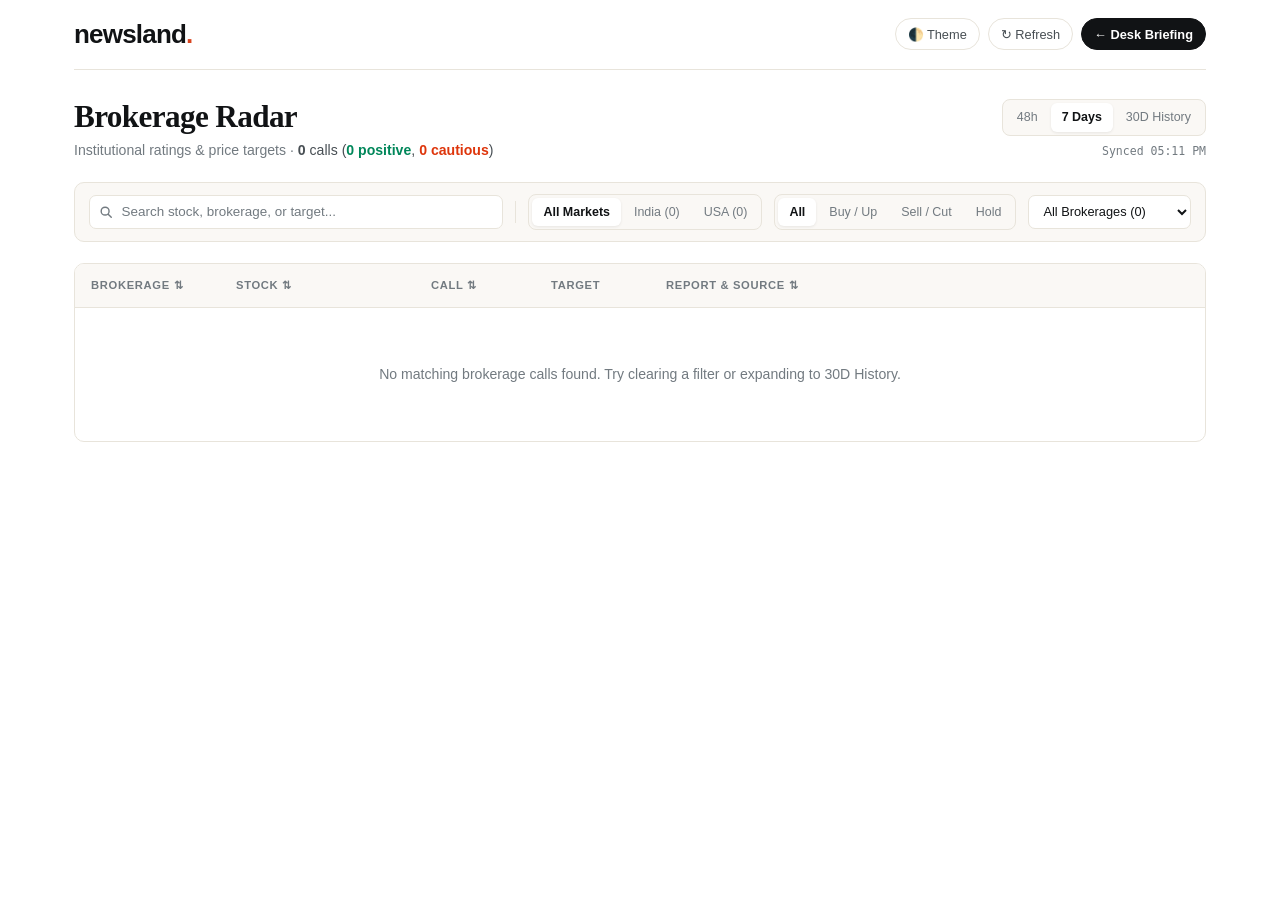
==== commit e3163cee: "fix(radar): match home page .wordmark and .ink-dot logo" ====
--- a/public/radar.html
+++ b/public/radar.html
@@ -42,23 +42,6 @@
       gap: 1rem;
     }
 
-    .radar-brand {
-      display: flex;
-      align-items: baseline;
-      gap: 0.65rem;
-      text-decoration: none;
-    }
-
-    .radar-wordmark {
-      font-family: var(--font-serif);
-      font-size: 1.55rem;
-      font-weight: 700;
-      letter-spacing: -0.03em;
-      color: var(--ink);
-    }
-
-    .radar-dot { color: var(--accent); }
-
     .radar-nav-right {
       display: flex;
       align-items: center;
@@ -480,9 +463,9 @@
   <div class="radar-shell">
     <!-- Top Masthead -->
     <header class="radar-nav">
-      <a href="index.html" class="radar-brand">
-        <span class="radar-wordmark">newsland<span class="radar-dot">.</span></span>
-      </a>
+      <div class="brand-block">
+        <a class="wordmark" href="index.html" aria-label="Newsland home">newsland<span class="ink-dot">.</span></a>
+      </div>
       <div class="radar-nav-right">
         <button id="theme-btn" class="nav-ghost-btn" title="Switch Reading Theme">🌓 Theme</button>
         <button id="refresh-btn" class="nav-ghost-btn" title="Refresh Feed">↻ Refresh</button>
